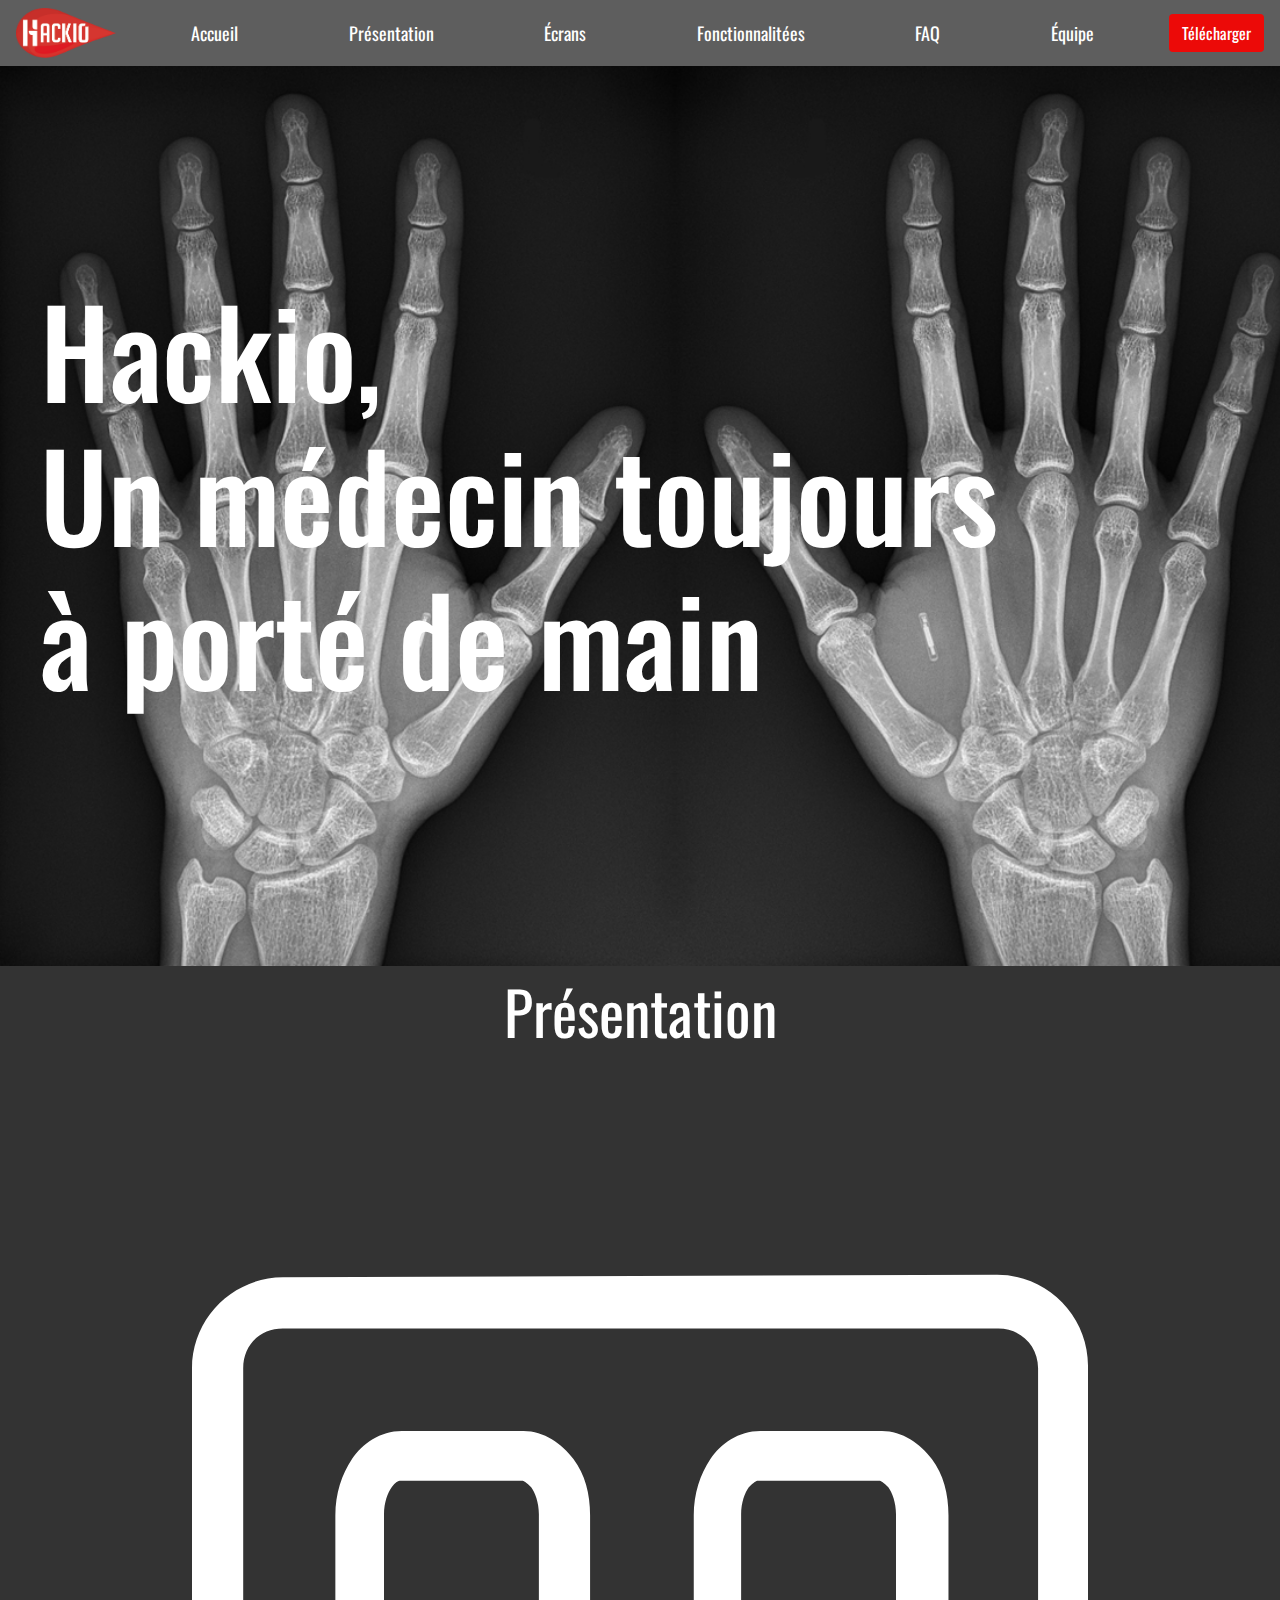
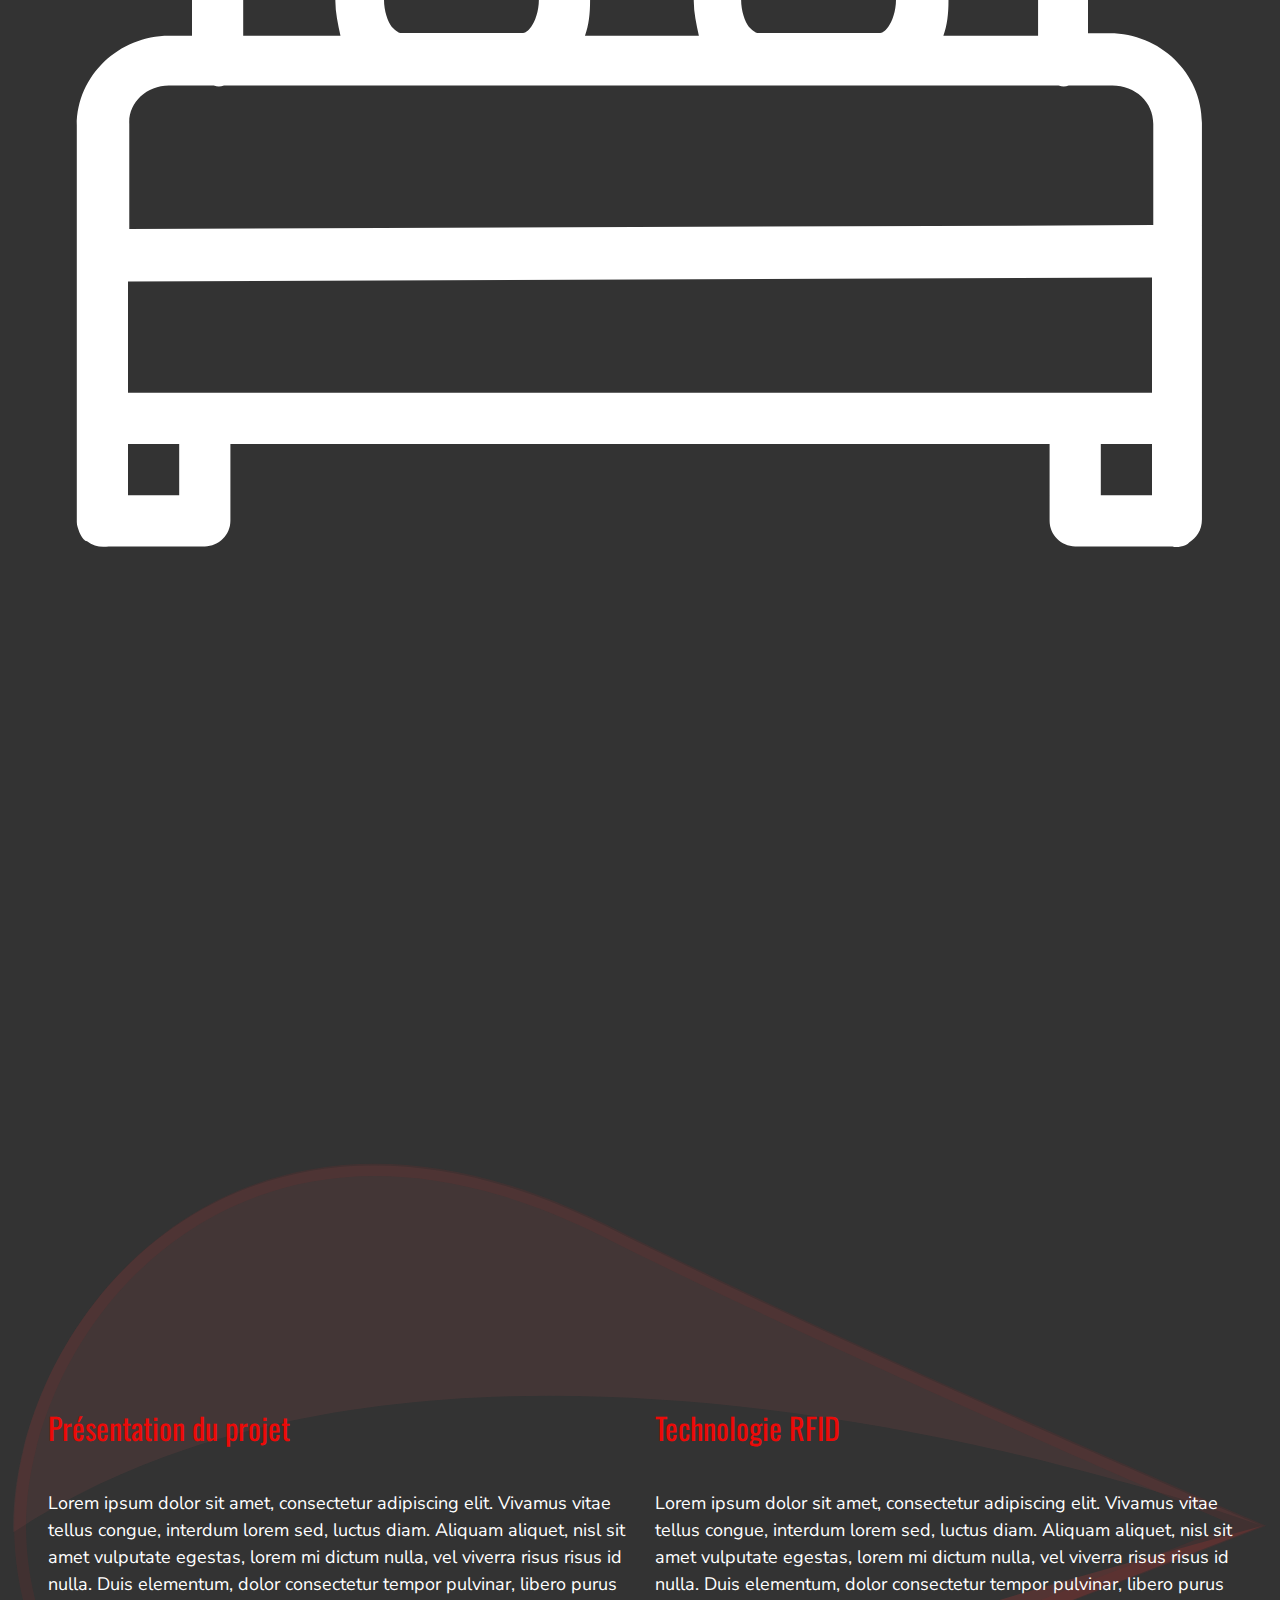
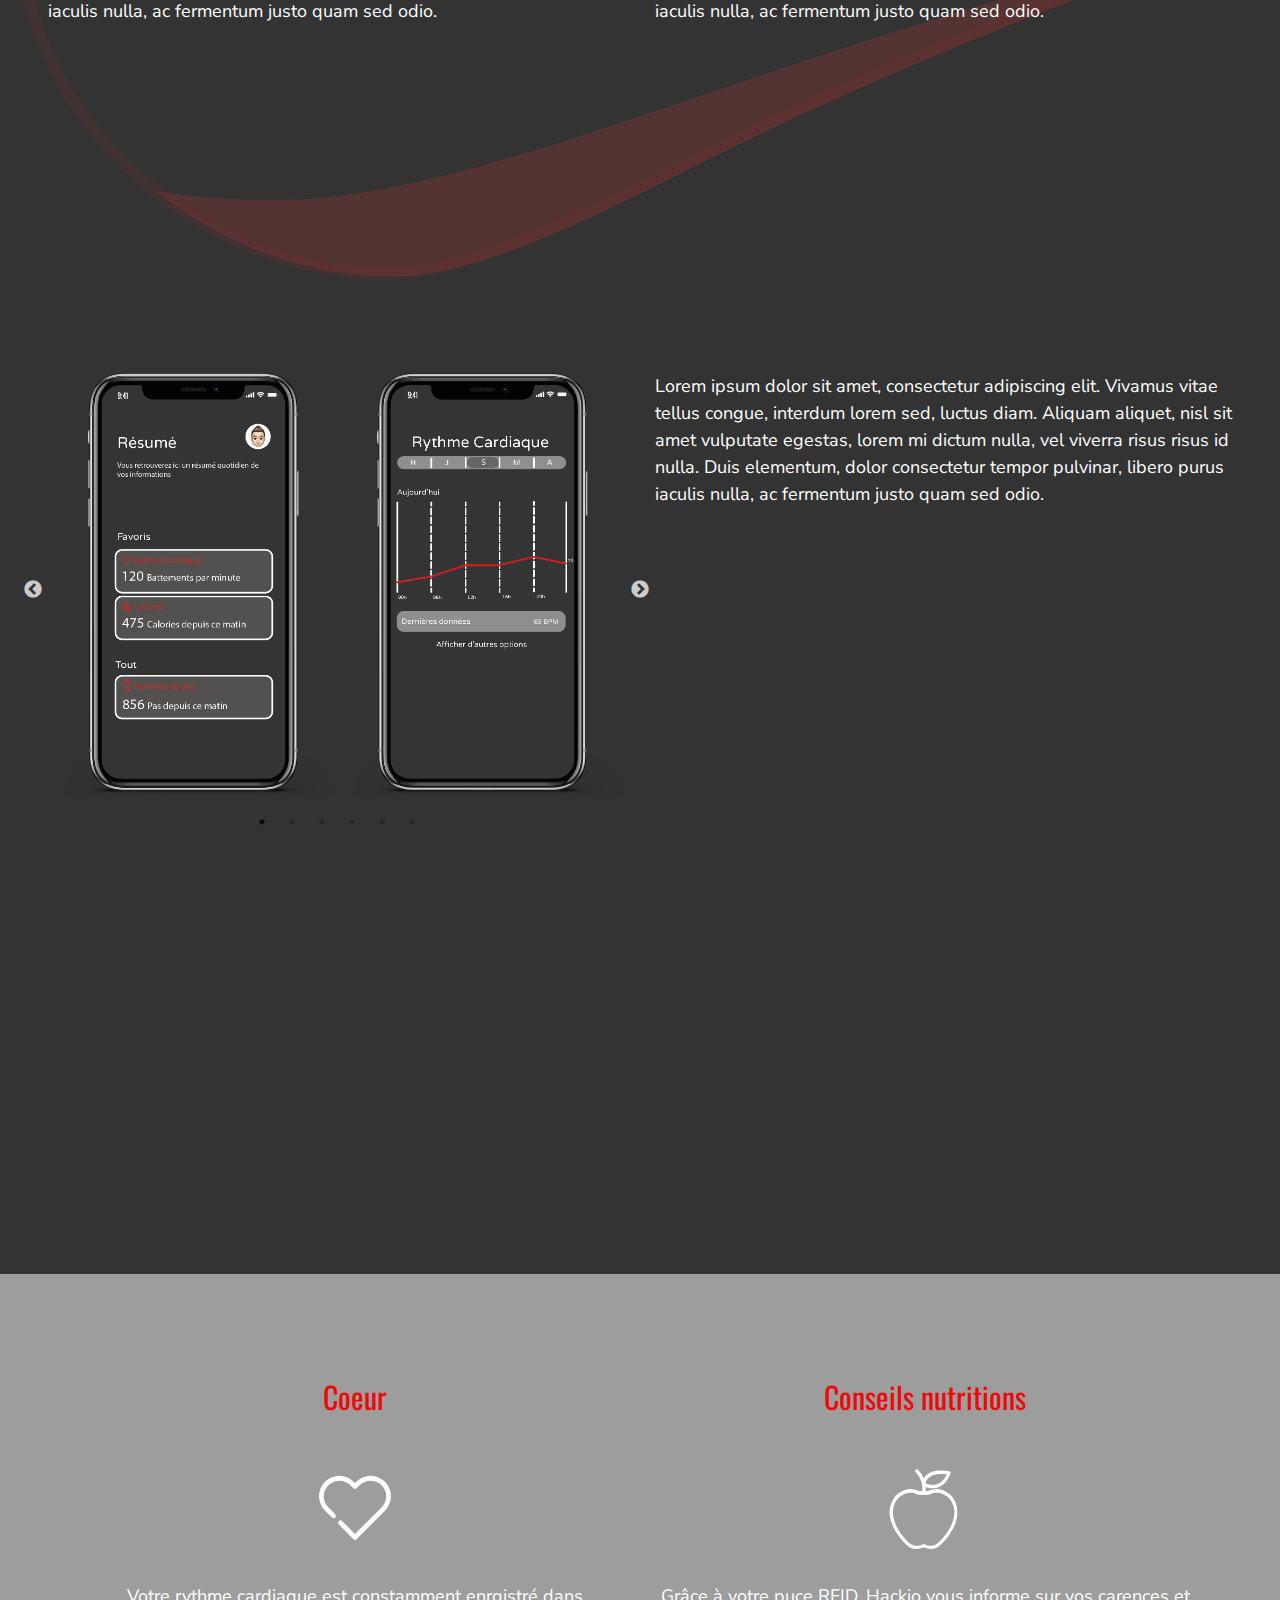
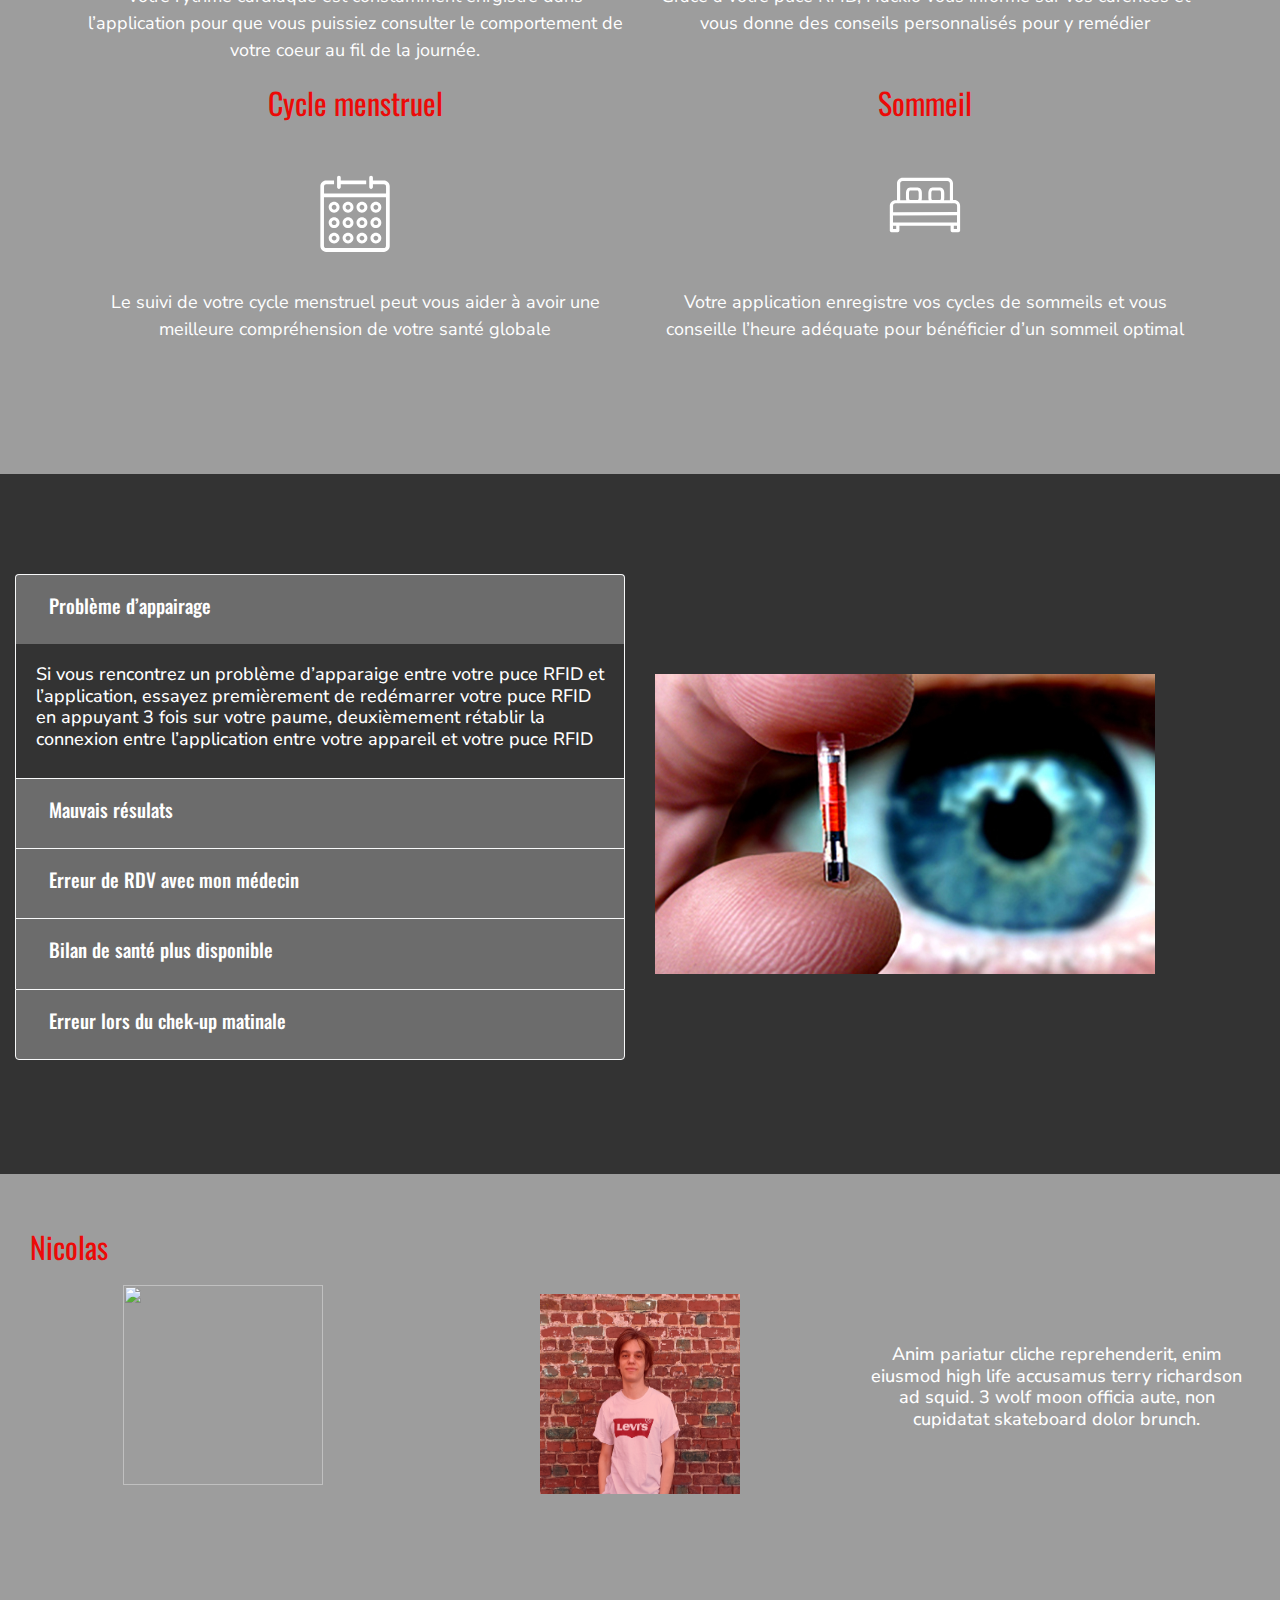
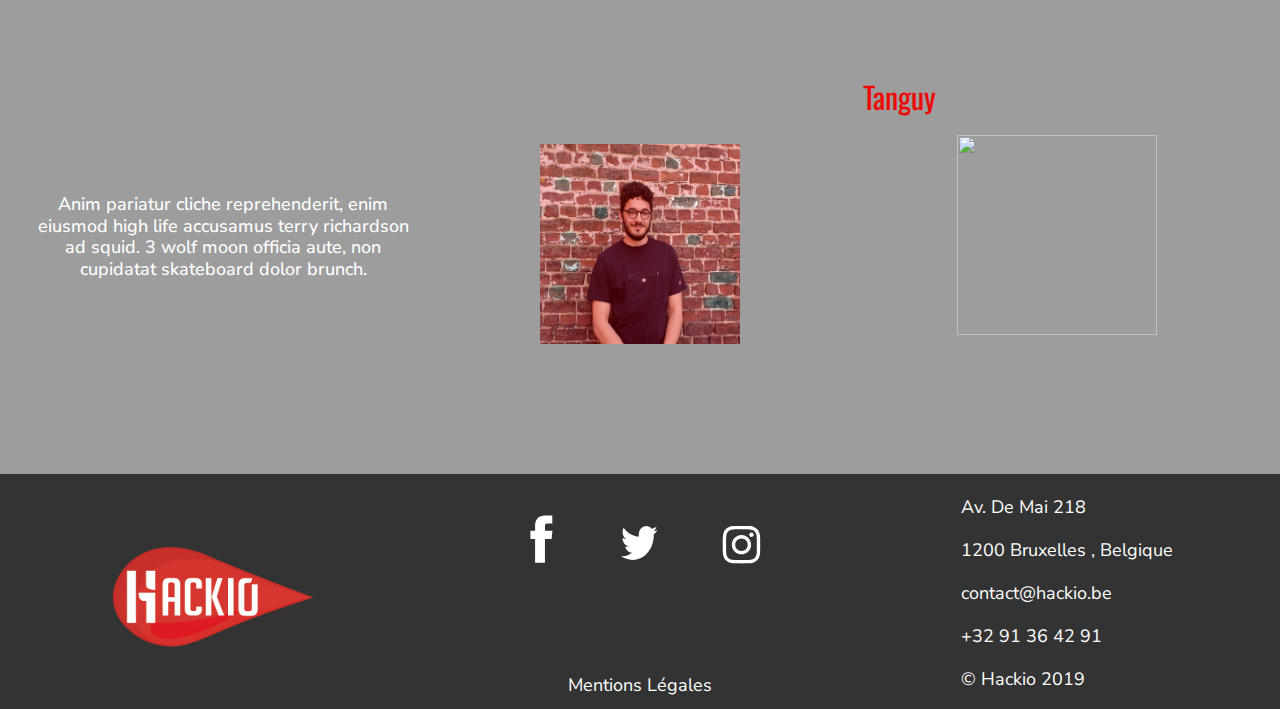
==== index.html @ a970614d "Final integration day3" ====
<!DOCTYPE html>
<!--
 ___  ___  ________  ________  ___  __    ___  ________     
|\  \|\  \|\   __  \|\   ____\|\  \|\  \ |\  \|\   __  \    
\ \  \\\  \ \  \|\  \ \  \___|\ \  \/  /|\ \  \ \  \|\  \   
 \ \   __  \ \   __  \ \  \    \ \   ___  \ \  \ \  \\\  \  
  \ \  \ \  \ \  \ \  \ \  \____\ \  \\ \  \ \  \ \  \\\  \ 
   \ \__\ \__\ \__\ \__\ \_______\ \__\\ \__\ \__\ \_______\
    \|__|\|__|\|__|\|__|\|_______|\|__| \|__|\|__|\|_______|                                                                                                                         
-->
<html lang="fr">
<head>
    <meta charset="UTF-8">
    <meta name="viewport" content="width=device-width, initial-scale=1.0">
    <meta http-equiv="X-UA-Compatible" content="ie=edge">
    <link href="https://fonts.googleapis.com/css?family=Nunito+Sans&display=swap" rel="stylesheet">
    <link href="https://fonts.googleapis.com/css?family=Oswald:400,700&display=swap" rel="stylesheet">
    <link rel="stylesheet" href="https://stackpath.bootstrapcdn.com/bootstrap/4.4.1/css/bootstrap.min.css" integrity="sha384-Vkoo8x4CGsO3+Hhxv8T/Q5PaXtkKtu6ug5TOeNV6gBiFeWPGFN9MuhOf23Q9Ifjh" crossorigin="anonymous">
    <link rel="stylesheet" href="style.css">
    <link rel="stylesheet" type="text/css" href="slick/slick.css"/>
    <link rel="stylesheet" type="text/css" href="slick/slick-theme.css"/>
    <title>Hackio</title>
</head>
<body class="body">

<!--NAV BAR-->
    <nav class="navbar navbar-expand-lg navbar-light mynavbar-bg sticky-top">
      <img src="images/Logogo.png" class="logo" alt="Responsive image">
        <button class="navbar-toggler" type="button" data-toggle="collapse" data-target="#navbarSupportedContent" aria-controls="navbarSupportedContent" aria-expanded="false" aria-label="Toggle navigation">
          <span class="navbar-toggler-icon"></span>
        </button>

        <div class="collapse navbar-collapse" id="navbarSupportedContent">
          <ul class="navbar-nav mr-auto">
            <li class="nav-item active navelement">
              <a class="nav-link" href="#">Accueil </a>
            </li>
            <li class="nav-item navelement">
              <a class="nav-link" href="#">Présentation</a>
            </li>
            <li class="nav-item navelement">
              <a class="nav-link" href="#">Écrans</a>
            </li>
            <li class="nav-item navelement">
              <a class="nav-link" href="#functions">Fonctionnalitées </a>
            </li>
            <li class="nav-item navelement">
              <a class="nav-link" href="#">FAQ</a>
            </li>
            <li class="nav-item navelement">
             <a class="nav-link" href="#">Équipe</a>
            </li>
          </ul>
          <button class="btn  btncolor:hover btncolor" href="#">Télécharger</button>
        </div>
    </nav>

<!--HOME-->
<div class="containerhome container-fluid">
  <h1 class="titre paddingtitre"> Hackio, <br> Un médecin toujours <br> à porté de main</h1>
</div>

<!--PRESENTATION-->
<p class="titresection text-center">Présentation</p>
<img classe="icon rounded mx-auto d-block" src="images/sommeil.svg">

<div class="containerpres">


<section class="min-vh-100 d-flex align-items-center px-5">
  
  <div class="row">
    <div class="col-md-6">
      <p class="soustitre">Présentation du projet</p>
      <br>
      <p class="txt">Lorem ipsum dolor sit amet, consectetur adipiscing elit. Vivamus vitae tellus congue, interdum lorem sed, luctus diam. Aliquam aliquet, nisl sit amet vulputate egestas, lorem mi dictum nulla, vel viverra risus risus id nulla. Duis elementum, dolor consectetur tempor pulvinar, libero purus iaculis nulla, ac fermentum justo quam sed odio. </p>
    </div>

    <div class="col-md-6">
        <p class="soustitre">Technologie RFID</p>
        <br>
        <p class="txt">Lorem ipsum dolor sit amet, consectetur adipiscing elit. Vivamus vitae tellus congue, interdum lorem sed, luctus diam. Aliquam aliquet, nisl sit amet vulputate egestas, lorem mi dictum nulla, vel viverra risus risus id nulla. Duis elementum, dolor consectetur tempor pulvinar, libero purus iaculis nulla, ac fermentum justo quam sed odio. </p>
    </div>
  </div>

</section>

<section class="w-100 min-vh-100 px-5">

  <div class="row">
    <div class="col-md-6">
      <div class="slider">
        <div>
          <img src="images/CA1.png" class="imgslider">
        </div>
        <div>
          <img src="images/CA2.png" class="imgslider">
        </div>
        <div>
          <img src="images/CA3.png" class="imgslider">
        </div>
        <div>
          <img src="images/CA1.png" class="imgslider">
        </div>
        <div>
          <img src="images/CA2.png" class="imgslider">
        </div>
        <div>
          <img src="images/CA3.png" class="imgslider">
        </div>
      </div>
    </div>

    <div class="col-md-6">
        <p class="txt">Lorem ipsum dolor sit amet, consectetur adipiscing elit. Vivamus vitae tellus congue, interdum lorem sed, luctus diam. Aliquam aliquet, nisl sit amet vulputate egestas, lorem mi dictum nulla, vel viverra risus risus id nulla. Duis elementum, dolor consectetur tempor pulvinar, libero purus iaculis nulla, ac fermentum justo quam sed odio. </p>
    </div>
  </div>

</section>

</div>

<!--ÉCRANS-->

<!--FONCTIONNALITES-->
<div class="container-fluid fonctionnaliteesbkn" id="#functions">

  <div class="container paddingfonctio">
     <div class="row">
      <div class="col-md">
       <p class="soustitre text-center">Coeur</p>
       <br>
       <img class="icon rounded mx-auto d-block" src="images/coeur.svg">
       <br>
       <p class="txt text-center">Votre rythme cardiaque est constamment enrgistré dans l’application pour que vous puissiez consulter le comportement de votre coeur au fil de la journée. </p>
      </div>
      <div class="col-md">
       <p class="soustitre text-center">Conseils nutritions</p>
       <br>
       <img class="icon rounded mx-auto d-block" src="images/nutri.svg">
       <br>
       <p class="txt text-center">Grâce à votre puce RFID, Hackio vous informe sur vos carences et vous donne des conseils personnalisés pour y remédier</p>
      </div>
    </div>
  </div>

  <div class="container">
    <div class="row">
      <div class="col-md">
       <p class="soustitre text-center">Cycle menstruel</p>
       <br>
       <img class="icon rounded mx-auto d-block" src="images/calendrier.svg">
       <br>
       <p class="txt text-center">Le suivi de votre cycle menstruel peut vous aider à avoir une meilleure compréhension de votre santé globale </p>
      </div>
      <div class="col-md">
        <p class="soustitre text-center">Sommeil</p>
        <br>
        <img class="icon rounded mx-auto d-block" src="images/sommeil.svg">
        <br>
        <p class="txt text-center">Votre application enregistre vos cycles de sommeils et vous conseille l’heure adéquate pour bénéficier d’un sommeil optimal</p>
      </div>
    </div>
  </div>

</div>

<!--FAQ-->
<div class="container-fluid paddingfaq">
  <div class="row">
    <div class="col-md">
      <div class="accordion" id="accordionExample">

      <div class="card faqsections border-light">
        <div class="card-header" id="headingOne">
            <button class="btn btn-link" type="button" data-toggle="collapse" data-target="#collapseOne" aria-expanded="true" aria-controls="collapseOne">
              <h1 class="titrefaq">Problème d’appairage</h1>
            </button>
        </div>
        <div id="collapseOne" class="collapse show faqsousections" aria-labelledby="headingOne" data-parent="#accordionExample">
          <div class="card-body">
            <h1 class="txt">Si vous rencontrez un problème d’apparaige entre votre puce RFID et l’application, essayez premièrement de redémarrer votre puce RFID en appuyant 3 fois sur votre paume, deuxièmement rétablir la connexion entre l’application entre votre appareil et votre puce RFID </h1>
          </div>
        </div>
      </div>

      <div class="card faqsections border-light">
        <div class="card-header" id="headingTwo">
            <button class="btn btn-link collapsed" type="button" data-toggle="collapse" data-target="#collapseTwo" aria-expanded="false" aria-controls="collapseTwo"> 
              <h1 class="titrefaq">Mauvais résulats</h1>
            </button>
       </div>
        <div id="collapseTwo" class="collapse faqsousections" aria-labelledby="headingTwo" data-parent="#accordionExample">
          <div class="card-body">
            <h1 class="txt">Anim pariatur cliche reprehenderit, enim eiusmod high life accusamus terry richardson ad squid. 3 wolf moon officia aute, non cupidatat skateboard dolor brunch. Food truck quinoa nesciunt laborum eiusmod. Brunch 3 wolf moon tempor, sunt aliqua put a bird on it squid single-origin coffee nulla assumenda shoreditch et. Nihil anim keffiyeh helvetica, craft beer labore wes anderson cred nesciunt sapiente ea proident. Ad vegan excepteur butcher vice lomo. Leggings occaecat craft beer farm-to-table, raw denim aesthetic synth nesciunt you probably haven't heard of them accusamus labore sustainable VHS.</h1>
          </div>
        </div>
      </div>

      <div class="card faqsections border-light">
        <div class="card-header" id="headingThree">
            <button class="btn btn-link collapsed" type="button" data-toggle="collapse" data-target="#collapseThree" aria-expanded="false" aria-controls="collapseThree">
              <h1 class="titrefaq">Erreur de RDV avec mon médecin</h1>
            </button>
        </div>
        <div id="collapseThree" class="collapse faqsousections" aria-labelledby="headingThree" data-parent="#accordionExample">
          <div class="card-body">
            <h1 class="txt">Anim pariatur cliche reprehenderit, enim eiusmod high life accusamus terry richardson ad squid. 3 wolf moon officia aute, non cupidatat skateboard dolor brunch. Food truck quinoa nesciunt laborum eiusmod. Brunch 3 wolf moon tempor, sunt aliqua put a bird on it squid single-origin coffee nulla assumenda shoreditch et. Nihil anim keffiyeh helvetica, craft beer labore wes anderson cred nesciunt sapiente ea proident. Ad vegan excepteur butcher vice lomo. Leggings occaecat craft beer farm-to-table, raw denim aesthetic synth nesciunt you probably haven't heard of them accusamus labore sustainable VHS.</h1>
          </div>
        </div>
      </div>

      <div class="card faqsections border-light">
        <div class="card-header" id="headingFour">
            <button class="btn btn-link collapsed" type="button" data-toggle="collapse" data-target="#collapseFour" aria-expanded="false" aria-controls="collapseFour">
              <h1 class="titrefaq">Bilan de santé plus disponible</h1>
            </button>
        </div>
        <div id="collapseFour" class="collapse faqsousections" aria-labelledby="headingFour" data-parent="#accordionExample">
          <div class="card-body">
            <h1 class="txt">Anim pariatur cliche reprehenderit, enim eiusmod high life accusamus terry richardson ad squid. 3 wolf moon officia aute, non cupidatat skateboard dolor brunch. Food truck quinoa nesciunt laborum eiusmod. Brunch 3 wolf moon tempor, sunt aliqua put a bird on it squid single-origin coffee nulla assumenda shoreditch et. Nihil anim keffiyeh helvetica, craft beer labore wes anderson cred nesciunt sapiente ea proident. Ad vegan excepteur butcher vice lomo. Leggings occaecat craft beer farm-to-table, raw denim aesthetic synth nesciunt you probably haven't heard of them accusamus labore sustainable VHS.</h1>
          </div>
        </div>
      </div>

      <div class="card faqsections border-light">
        <div class="card-header" id="headingFive">
            <button class="btn btn-link collapsed" type="button" data-toggle="collapse" data-target="#collapseFive" aria-expanded="false" aria-controls="collapseFive">
              <h1 class="titrefaq">Erreur lors du chek-up matinale </h1>
            </button>
        </div>
        <div id="collapseFive" class="collapse faqsousections" aria-labelledby="headingThree" data-parent="#accordionExample">
          <div class="card-body">
            <h1 class="txt">Anim pariatur cliche reprehenderit, enim eiusmod high life accusamus terry richardson ad squid. 3 wolf moon officia aute, non cupidatat skateboard dolor brunch. Food truck quinoa nesciunt laborum eiusmod. Brunch 3 wolf moon tempor, sunt aliqua put a bird on it squid single-origin coffee nulla assumenda shoreditch et. Nihil anim keffiyeh helvetica, craft beer labore wes anderson cred nesciunt sapiente ea proident. Ad vegan excepteur butcher vice lomo. Leggings occaecat craft beer farm-to-table, raw denim aesthetic synth nesciunt you probably haven't heard of them accusamus labore sustainable VHS.</h1>
          </div>
        </div>
      </div>
    </div>
  </div>

    <div class="col-md paddingfaq ">
      <img class="img-fluid" src="images/petition-img-31184-fr.jpeg" alt="Responsive image">
    </div>

  </div>
</div>

<!--Équipe-->
<div class="container-fluid equipebkn paddingequipe">
  <div class="container-fluid">
    <div class="row">
      <div class="col-md">
        <p class="soustitre">Nicolas</p>
        <img class="imgequipe mx-auto d-block" src="images/nicolo.png">
      </div>

      <div class="col-md paddingphotoequipe">
          <img class="imgequipe mx-auto d-block" src="images/photonico.jpg">
      </div>

      <div class="col-md">
        <h1 class="txt text-center paddingtxtequipe">Anim pariatur cliche reprehenderit, enim eiusmod high life accusamus terry richardson ad squid. 3 wolf moon officia aute, non cupidatat skateboard dolor brunch.</h1>
      </div>
    </div> 
  </div>
</div>

<div class="container-fluid equipebkn paddingequipe">
    <div class="container-fluid">
      <div class="row">
        <div class="col-md order-3 order-md-1">
          <h1 class="txt text-center paddingtxtequipe">Anim pariatur cliche reprehenderit, enim eiusmod high life accusamus terry richardson ad squid. 3 wolf moon officia aute, non cupidatat skateboard dolor brunch.</h1>
        </div>

        <div class="col-md paddingphotoequipe order-2">
            <img class="imgequipe mx-auto d-block" src="images/phototang.jpg">
        </div>
  
        <div class="col-md order-1 order-md-3">
            <p class="soustitre">Tanguy</p>
            <img class="imgequipe mx-auto d-block" src="images/tanguyte.png">
        </div>
      </div> 
    </div>
  </div>

<!--Footer-->
<footer class="footer paddingfooter">
  <div class="container-fluid">
    <div class="row">

      <div class="col-md footer_column">
        <img src="images/Logogo.png" class="logo2" alt="Responsive image">
      </div>

      <div class="col-md footer_column flexml">
          <ul class="flexicon list-unstyled">
            <li>
              <img class="icon rounded mx-auto d-block" src="images/face.svg">
            </li>
            <li>
              <img class="icon rounded mx-auto d-block" src="images/twitter.svg">
            </li>
            <li>
              <img class="icon rounded mx-auto d-block" src="images/lebonDuFinaldeInsta.svg">
            </li>
          </ul>
          <br>
            <a class="txt text-center" href="mentionslegales.html"> Mentions Légales </a>
      </div>

      <div class="col-md footer_column paddingfooter">
          <div>
            <p class="txt">Av. De Mai 218</p>
            <p class="txt">1200 Bruxelles , Belgique</p>
            <p class="txt">contact@hackio.be</p>
            <p class="txt">+32 91 36 42 91</p>
            <p class="txt">© Hackio 2019</p>
          </div>
       </div>

    </div>
  </div>
</footer>


<script src="https://code.jquery.com/jquery-3.4.1.slim.min.js" integrity="sha384-J6qa4849blE2+poT4WnyKhv5vZF5SrPo0iEjwBvKU7imGFAV0wwj1yYfoRSJoZ+n" crossorigin="anonymous"></script>
<script src="https://cdn.jsdelivr.net/npm/popper.js@1.16.0/dist/umd/popper.min.js" integrity="sha384-Q6E9RHvbIyZFJoft+2mJbHaEWldlvI9IOYy5n3zV9zzTtmI3UksdQRVvoxMfooAo" crossorigin="anonymous"></script>
<script src="https://stackpath.bootstrapcdn.com/bootstrap/4.4.1/js/bootstrap.min.js" integrity="sha384-wfSDF2E50Y2D1uUdj0O3uMBJnjuUD4Ih7YwaYd1iqfktj0Uod8GCExl3Og8ifwB6" crossorigin="anonymous"></script>
<script type="text/javascript" src="//code.jquery.com/jquery-1.11.0.min.js"></script>
<script type="text/javascript" src="//code.jquery.com/jquery-migrate-1.2.1.min.js"></script>
<script type="text/javascript" src="slick/slick.min.js"></script>
<script src="caroussel.js"></script>

</body>
</html>
---- style.css ----
/*ALL*/
.imgresponsive {
    object-fit: cover;
    width: 100%;
    height: 100%;
}

.txt {
    color:white !important;
    font-family: 'Nunito Sans', sans-serif;
    font-size: large;
    justify-content: flex-start;
}

.titre {
    font-family: 'Oswald', sans-serif;
    font-size: 120px;
    color: white;
    margin-left:40px;
    margin-top: 60px;
    margin-bottom: 60px;
}

.soustitre {
    font-family: 'Oswald', sans-serif;
    font-size: 30px;
    color: #EC0A08;
}

.body {
    background-color: #333333;
}

.titresection{
    font-family: 'Oswald', sans-serif;
    font-size: 60px;
    color: white;
}

.sizeicon{
    height: 10px;
    width: 10px;
}

/*NAVBAR*/
.logo {
    width: 100px;
    height: 50px;
}

.mynavbar-bg {
    background-color: #5E5E5E;
}

nav>div>ul>li>a {
    color:white !important;
    font-family: 'Oswald', sans-serif;
    font-size: large;
    justify-content: flex-start;
}

.navelement:hover {
    text-decoration: underline;
    text-decoration-color:#EC0A08;
}

.myburger {
    color: white;
}

.btncolor {
    background-color: #EC0A08;
    color: white;
    font-family: 'Oswald', sans-serif;
}

.btncolor:hover {
    background-color:white;
    color:#EC0A08;
    font-family: 'Oswald', sans-serif;
}

.navbar-nav {
    justify-content: space-around;
    width: 100%;
    padding-left: 20px;
    padding-right: 20px;
}

/*HOME*/
.containerhome {
    background-image: url(images/clafoutis.jpg);
    background-size: cover;
    height: 100vh;
    padding:1px 0;
}

.paddingtitre {
    padding-top: 150px;
}

/*PRESENTATION*/
.containerpres{
    background-image: url(images/Sans\ titre\ -\ 2.svg);
    background-size: auto;
    background-repeat: no-repeat;
    padding:1px 0;
}

.marginpres{
    margin-top: 200px;
}

@media (min-width: 320px) and (max-width: 480px) {
    .txt{
      text-align: center;
    }
  }

/*ÉCRANS*/
.containerecrans{
    min-height: 600px;
}

.imgslider {
    width: 100%;
    height: auto;
}

/*FONCTIONNALITÉ*/
.fonctionnaliteesbkn{
    background-size: cover;
    background-color: #9D9D9D;
    min-height: 800px;
}

.icon {
    width: 100px;
    height: 100px;
}

.paddingfonctio {
    padding-top: 100px;
}

/*FAQ*/
.btn-link:hover {
    text-decoration: none;
}

.faqsections {
    background-color: #707070;
    color:white !important;
    font-family: 'Oswald', sans-serif;
    font-size: large;
    justify-content: flex-start;
}

.faqsousections {
    background-color: #333333;
    color:white !important;
    font-family: 'Oswald', sans-serif;
    font-size: large;
    justify-content: flex-start;
}

@media (min-width: 320px) and (max-width: 480px) {
    .titre{
      font-size: 65px;
    }
  }

  .titrefaq {
    font-family: 'Oswald', sans-serif;
    font-size: larger;
    color: white;
}

.paddingfaq {
    padding-bottom: 100px;
    padding-top: 100px;
}

/*ÉQUIPE*/
.equipebkn{
    background-color: #9D9D9D;
    min-height: 450px;
}

.imgequipe {
    width: 200px;
    height: 200px;
}

.paddingequipe {
    padding-top: 50px;
    padding-bottom: 50px;
}

.paddingphotoequipe{
    padding-top: 70px;
}

.paddingtxtequipe {
    padding-top:120px;
}

/*FOOTER*/
.paddingfooter{
    padding-top: 10px;
}

.footer {
    text-align: none;
}

.footer_column {
    display:flex;
    justify-content:center; 
    align-items: center;
}

.flexicon {
    display: flex;
    flex-direction: row;
    flex-wrap: nowrap;
    justify-content: center;
    align-items: center;
    align-content: stretch;
}

.flexml {
    display: flex;
    flex-direction: column;
    flex-wrap: nowrap;
    justify-content: space-around;
    align-items: stretch;
    align-content: center;
}
.logo2 {
    width: 200px;
    height: 100px;
}

@media (min-width: 320px) and (max-width: 480px) {
    .paddingfooter{
      padding-top: 50px;
    }
}

/*Mentionslégales*/
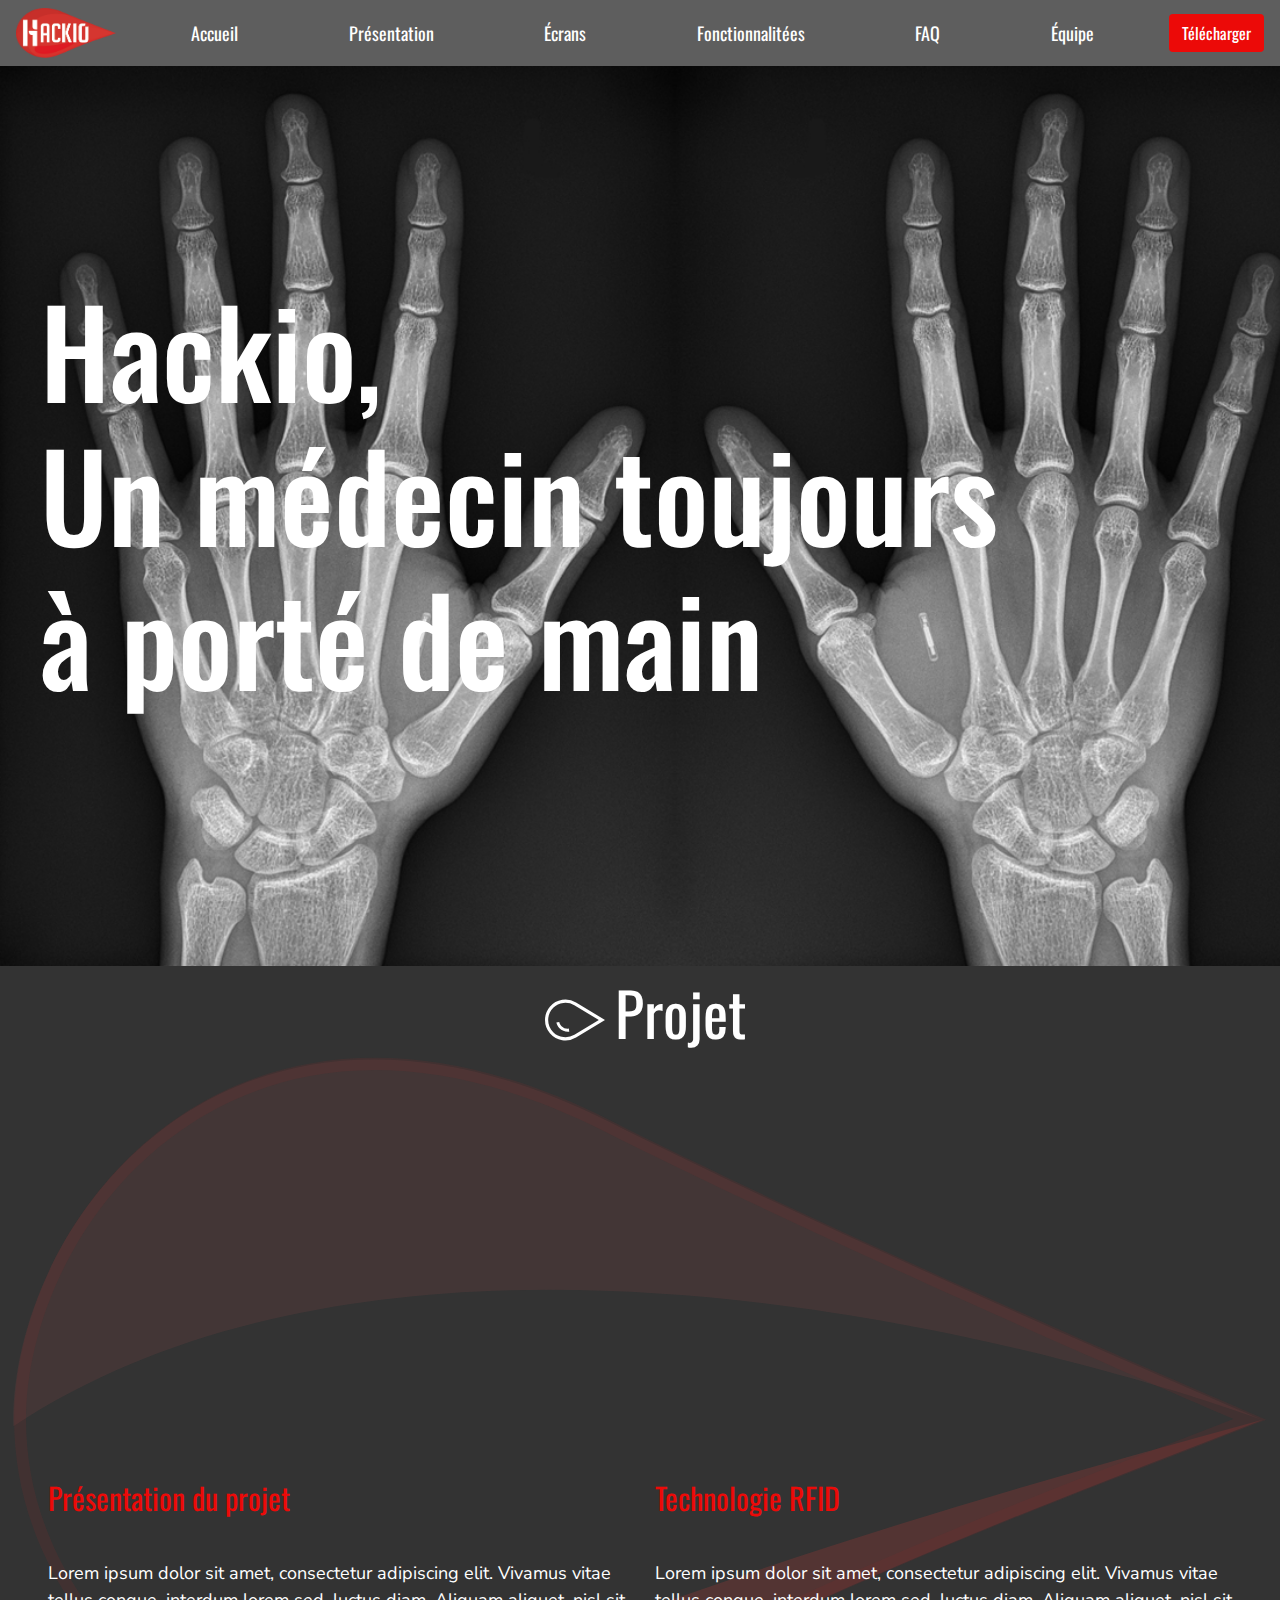
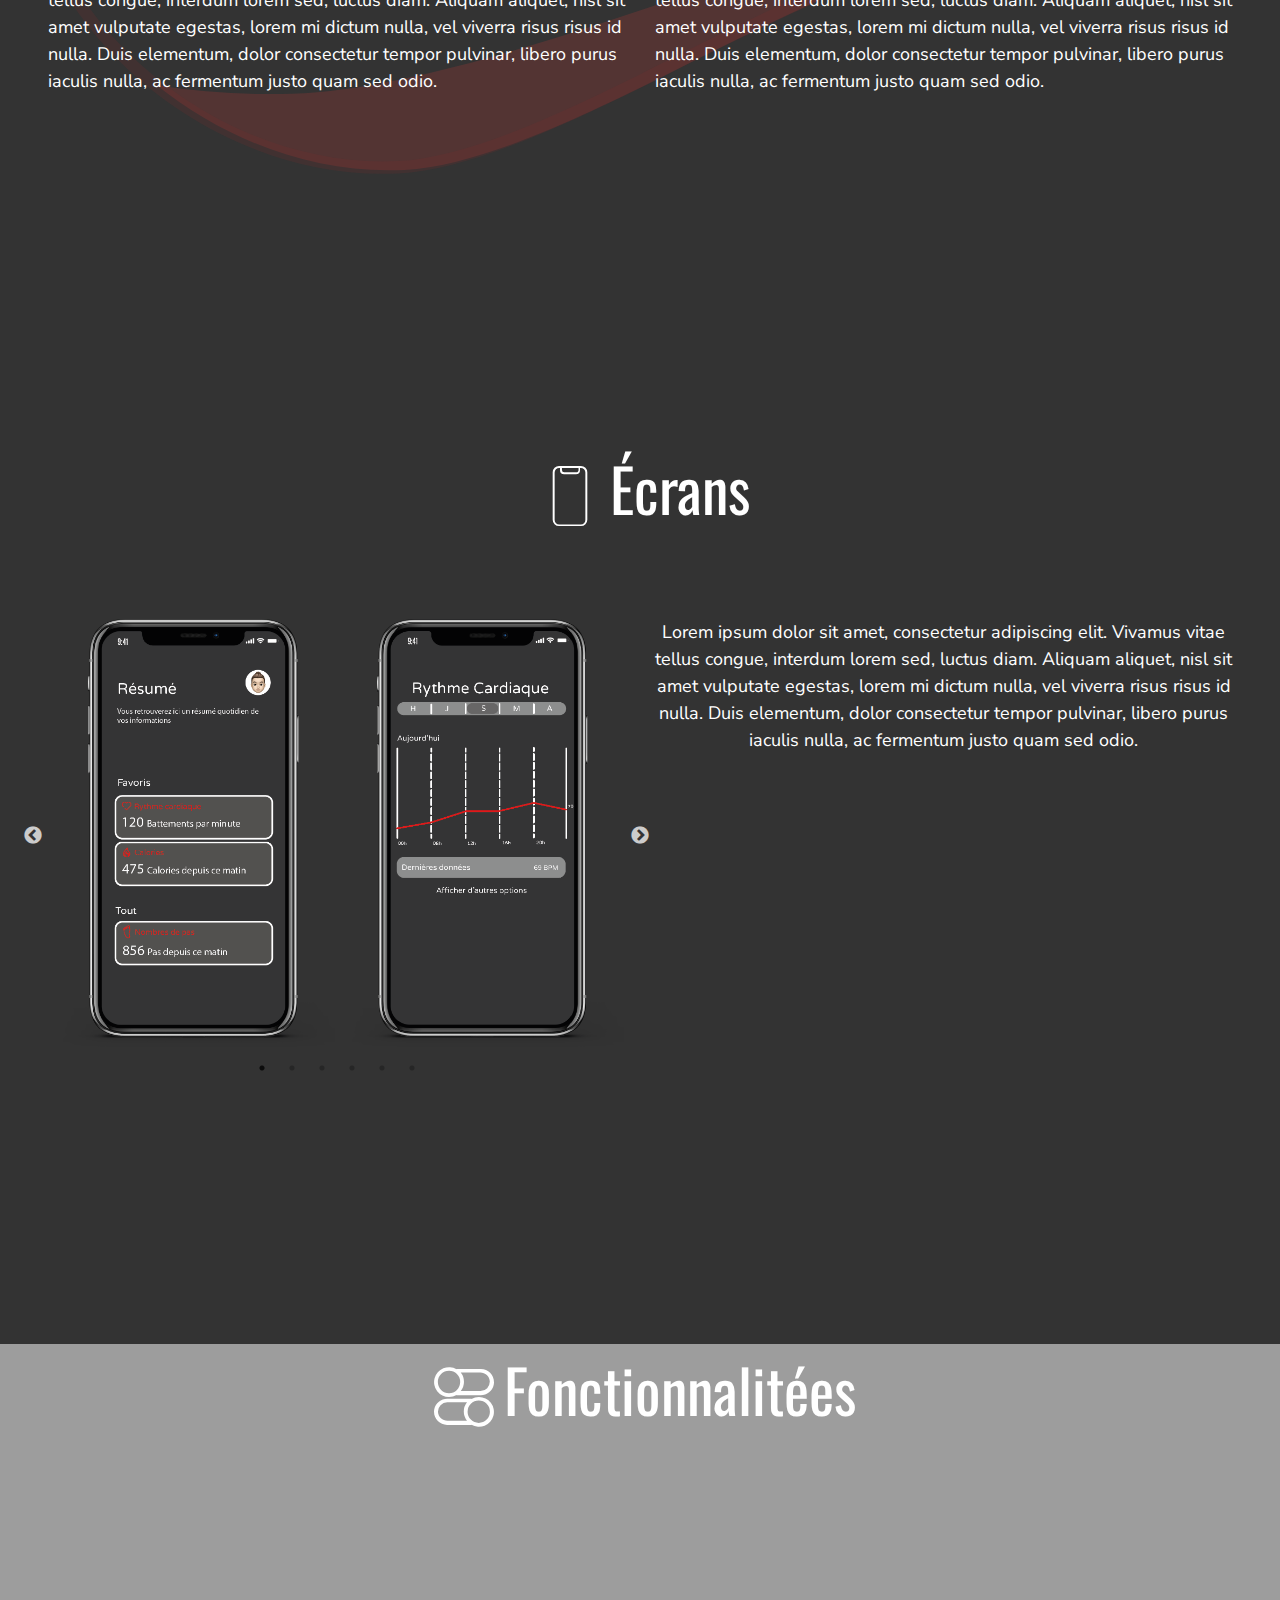
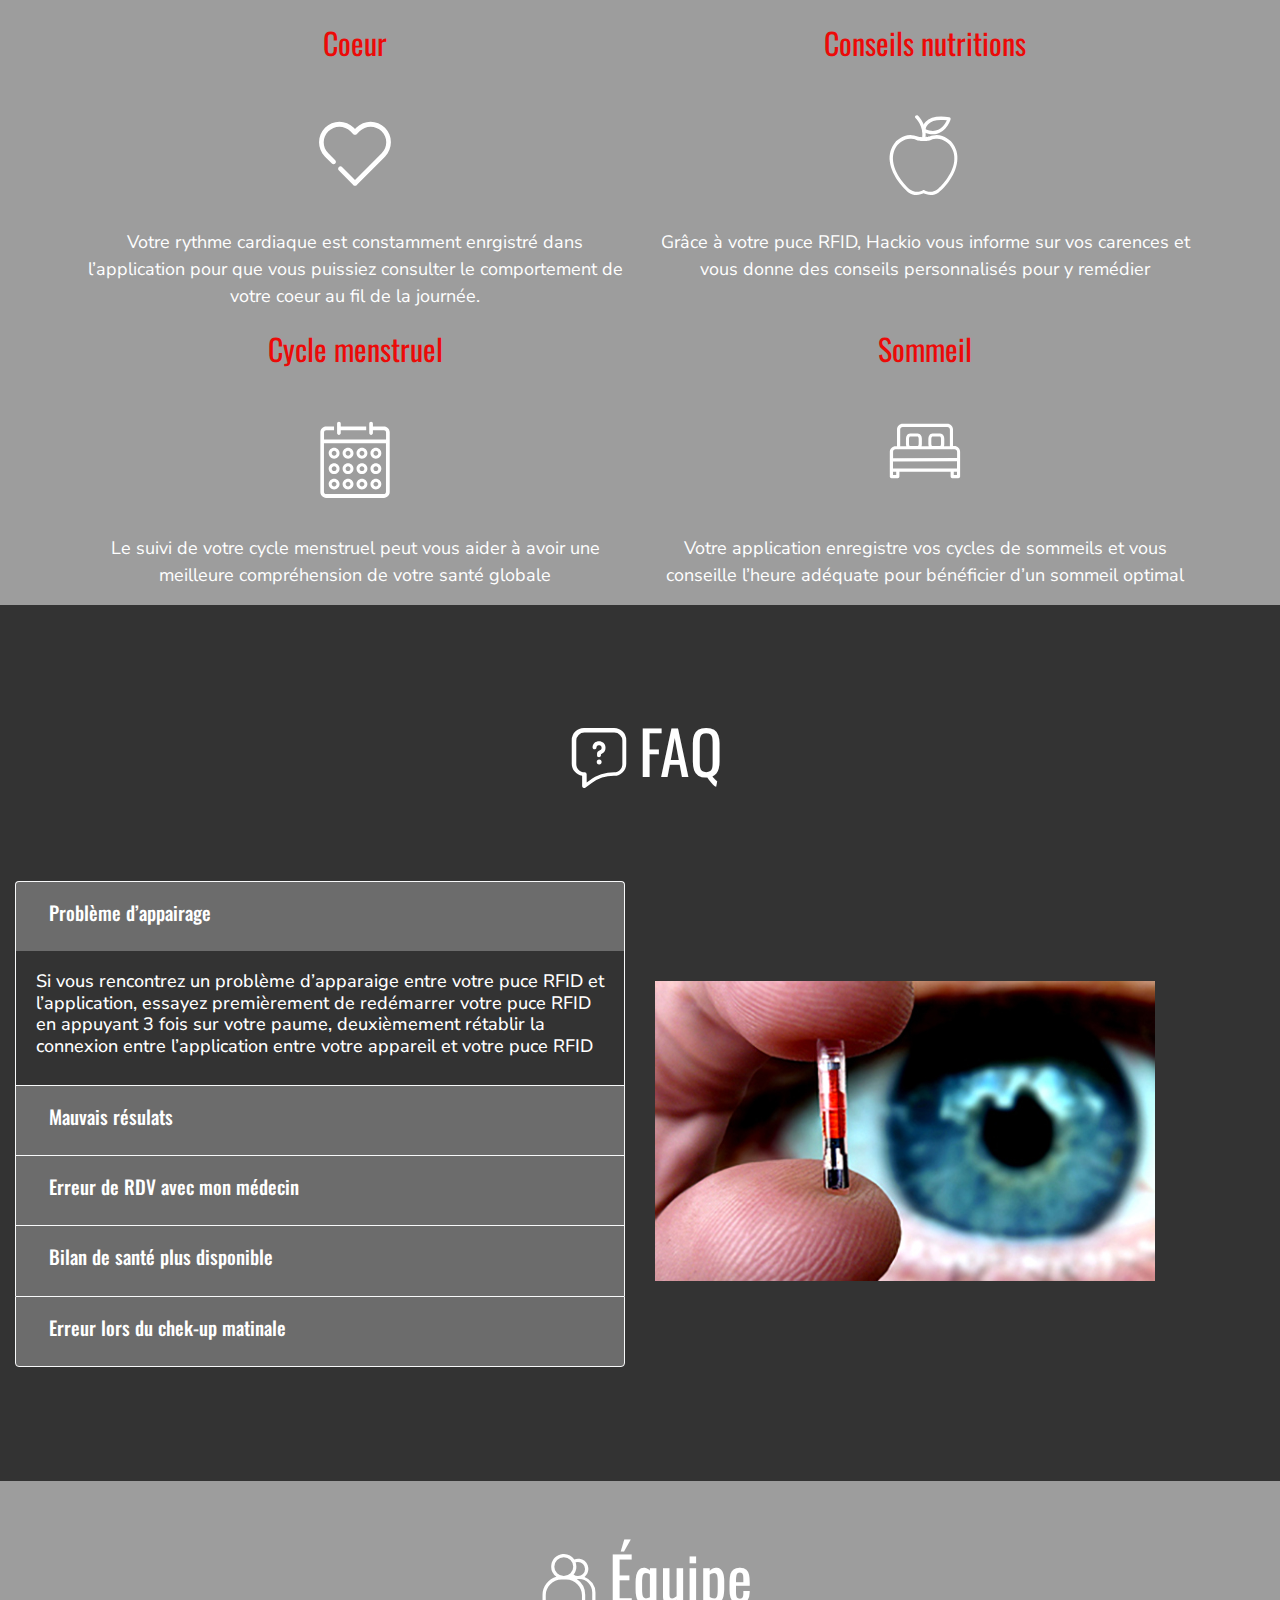
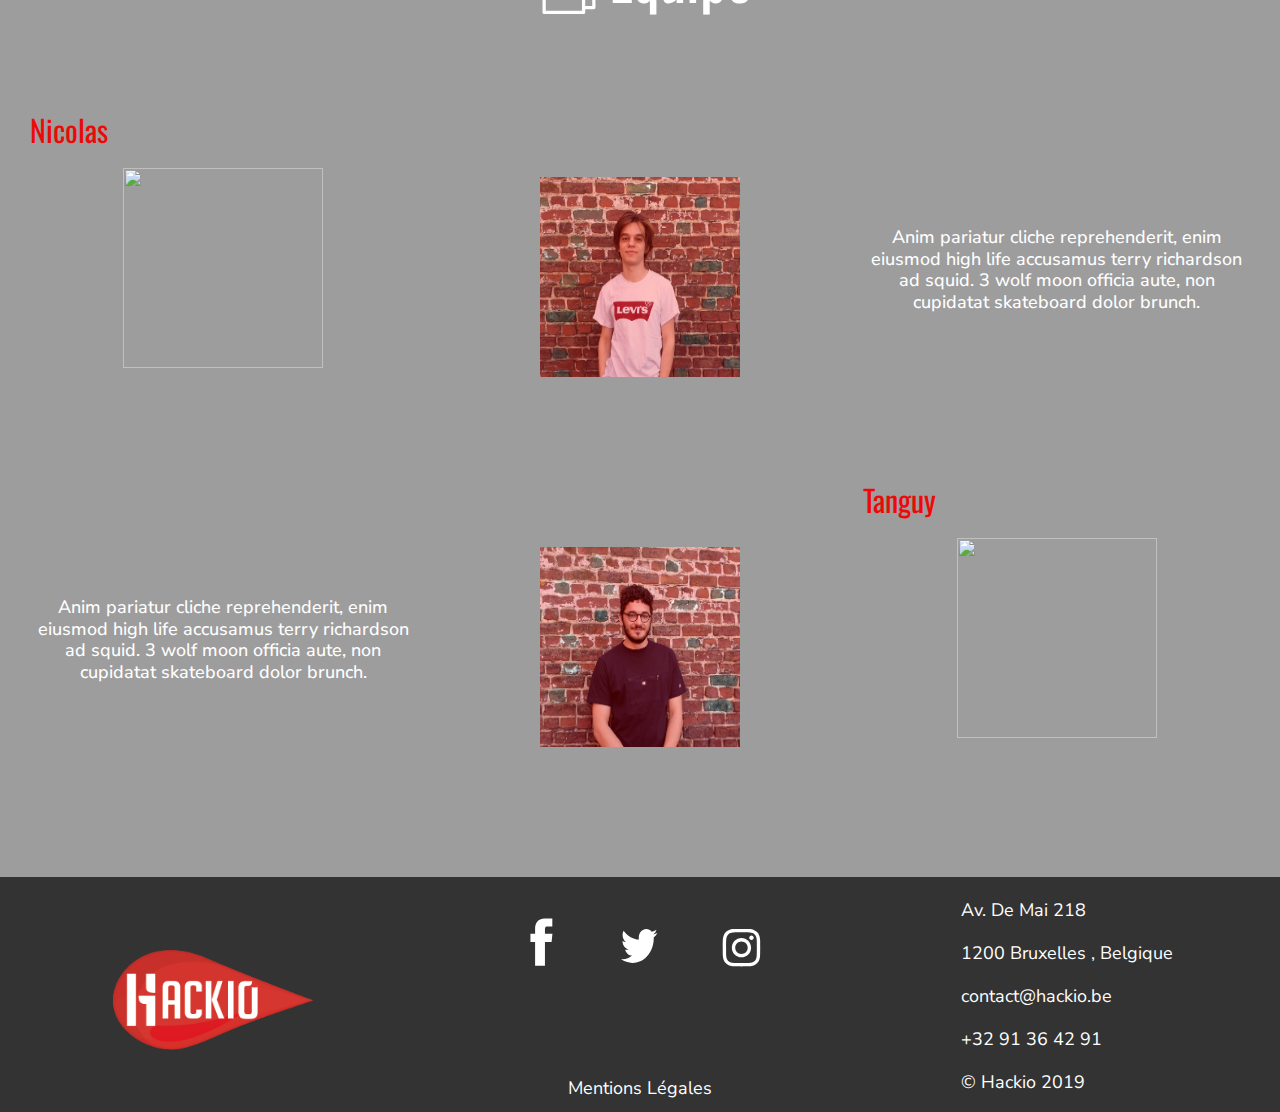
==== commit 076f3163: "titres sections + icones" ====
--- a/index.html
+++ b/index.html
@@ -61,11 +61,12 @@
 </div>
 
 <!--PRESENTATION-->
-<p class="titresection text-center">Présentation</p>
-<img classe="icon rounded mx-auto d-block" src="images/sommeil.svg">
-
 <div class="containerpres">
 
+<div class="goute">
+    <img class="sizeicon" src="images/Projet.svg">
+  <p class="titresection text-center">Projet</p>
+</div>
 
 <section class="min-vh-100 d-flex align-items-center px-5">
   
@@ -85,7 +86,13 @@
 
 </section>
 
+<!--ÉCRANS-->
 <section class="w-100 min-vh-100 px-5">
+
+    <div class="goute">
+        <img class="sizeicon" src="images/ecrans.svg">
+      <p class="titresection text-center">Écrans</p>
+    </div>
 
   <div class="row">
     <div class="col-md-6">
@@ -112,18 +119,21 @@
     </div>
 
     <div class="col-md-6">
-        <p class="txt">Lorem ipsum dolor sit amet, consectetur adipiscing elit. Vivamus vitae tellus congue, interdum lorem sed, luctus diam. Aliquam aliquet, nisl sit amet vulputate egestas, lorem mi dictum nulla, vel viverra risus risus id nulla. Duis elementum, dolor consectetur tempor pulvinar, libero purus iaculis nulla, ac fermentum justo quam sed odio. </p>
+        <p class="txt text-center">Lorem ipsum dolor sit amet, consectetur adipiscing elit. Vivamus vitae tellus congue, interdum lorem sed, luctus diam. Aliquam aliquet, nisl sit amet vulputate egestas, lorem mi dictum nulla, vel viverra risus risus id nulla. Duis elementum, dolor consectetur tempor pulvinar, libero purus iaculis nulla, ac fermentum justo quam sed odio. </p>
     </div>
   </div>
 
 </section>
 
 </div>
-
-<!--ÉCRANS-->
 
 <!--FONCTIONNALITES-->
 <div class="container-fluid fonctionnaliteesbkn" id="#functions">
+
+    <div class="goute">
+        <img class="sizeicon" src="images/Fonction.svg">
+      <p class="titresection text-center">Fonctionnalitées</p>
+    </div>
 
   <div class="container paddingfonctio">
      <div class="row">
@@ -167,6 +177,12 @@
 
 <!--FAQ-->
 <div class="container-fluid paddingfaq">
+
+    <div class="goute">
+        <img class="sizeicon" src="images/faq.svg">
+      <p class="titresection text-center">FAQ</p>
+    </div>
+
   <div class="row">
     <div class="col-md">
       <div class="accordion" id="accordionExample">
@@ -247,6 +263,12 @@
 
 <!--Équipe-->
 <div class="container-fluid equipebkn paddingequipe">
+
+    <div class="goute">
+        <img class="sizeicon" src="images/equipo.svg">
+      <p class="titresection text-center">Équipe</p>
+    </div>
+
   <div class="container-fluid">
     <div class="row">
       <div class="col-md">
--- a/style.css
+++ b/style.css
@@ -38,8 +38,25 @@
 }
 
 .sizeicon{
-    height: 10px;
-    width: 10px;
+    height: 80px;
+    width: 80px;
+    padding: 10px;
+}
+
+.goute{
+        display: flex;
+        flex-direction: row;
+        flex-wrap: nowrap;
+        justify-content: center;
+        align-items: center;
+        align-content: center;
+        padding-bottom: 70px;
+    }
+
+@media (min-width: 320px) and (max-width: 480px) {
+    .titresection{
+          font-size: 40px;
+    }
 }
 
 /*NAVBAR*/
@@ -108,7 +125,7 @@
 }
 
 .marginpres{
-    margin-top: 200px;
+    margin-top: 10px;
 }
 
 @media (min-width: 320px) and (max-width: 480px) {
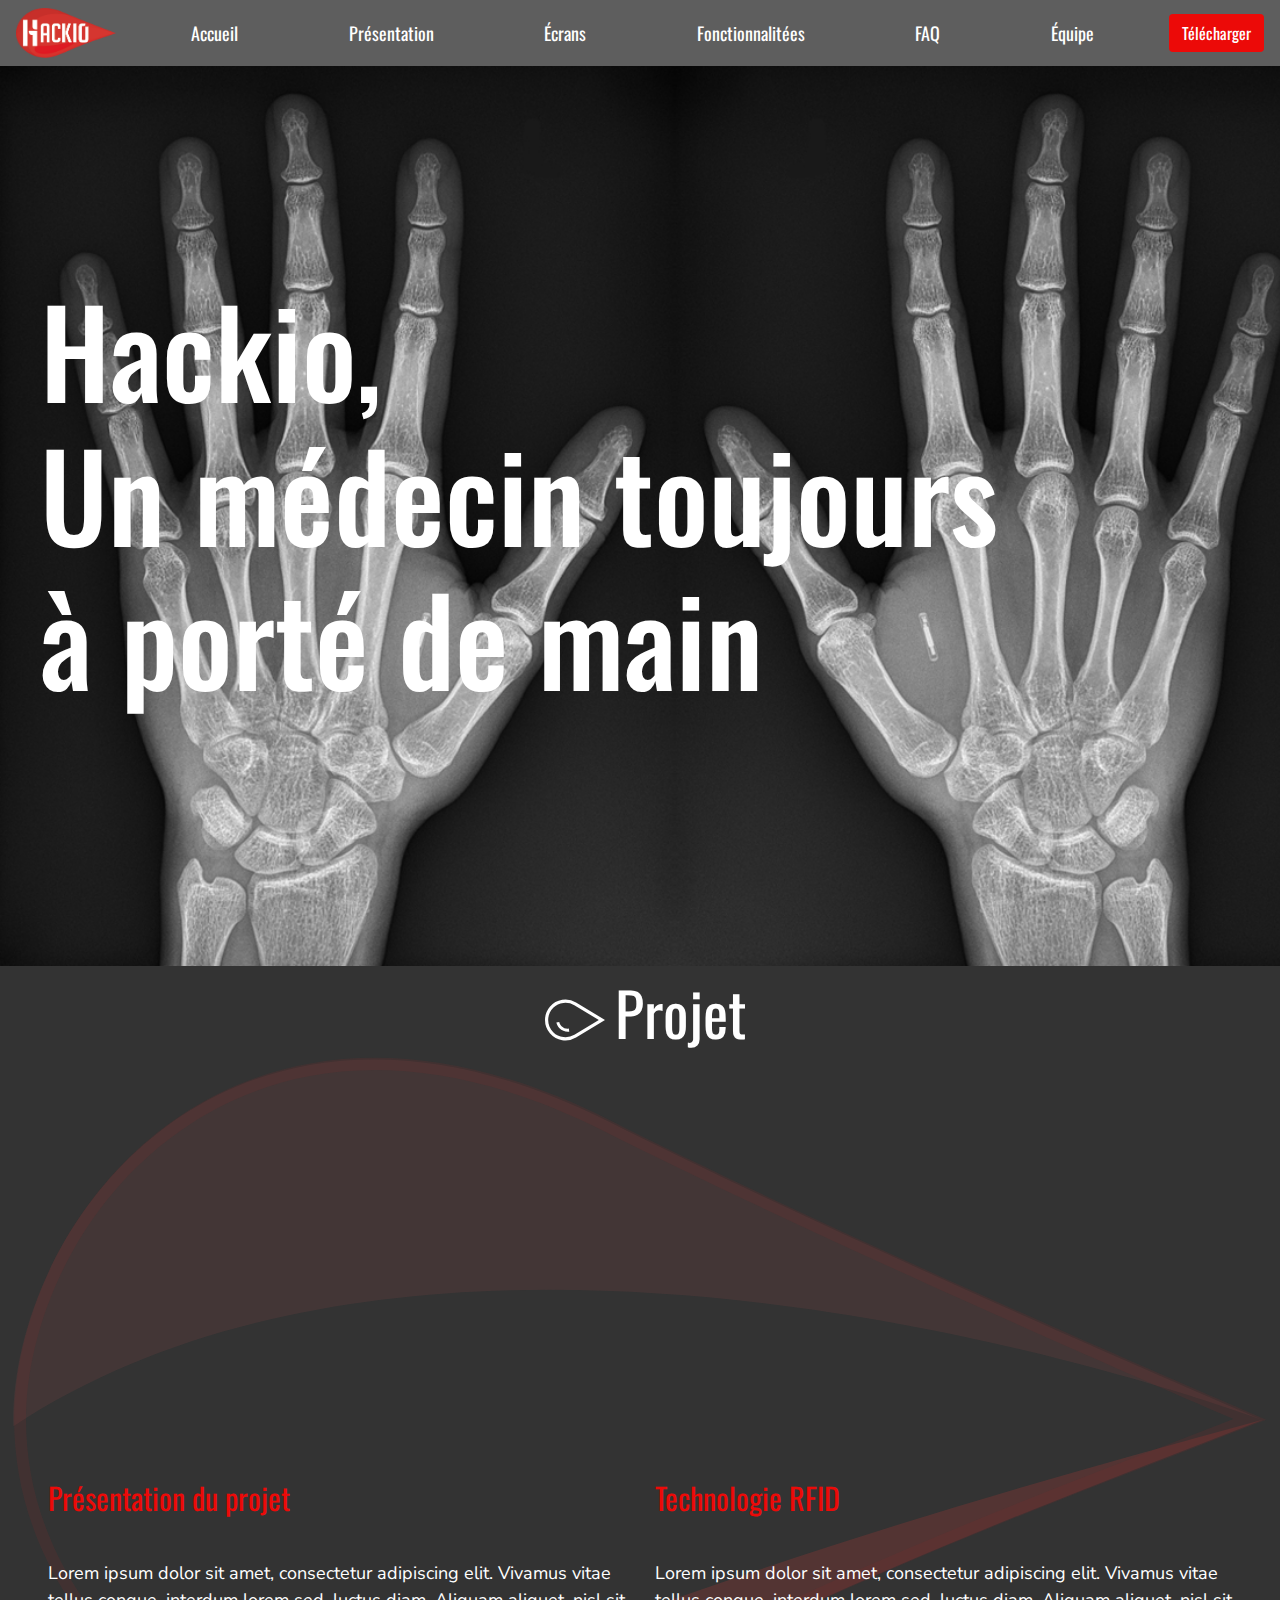
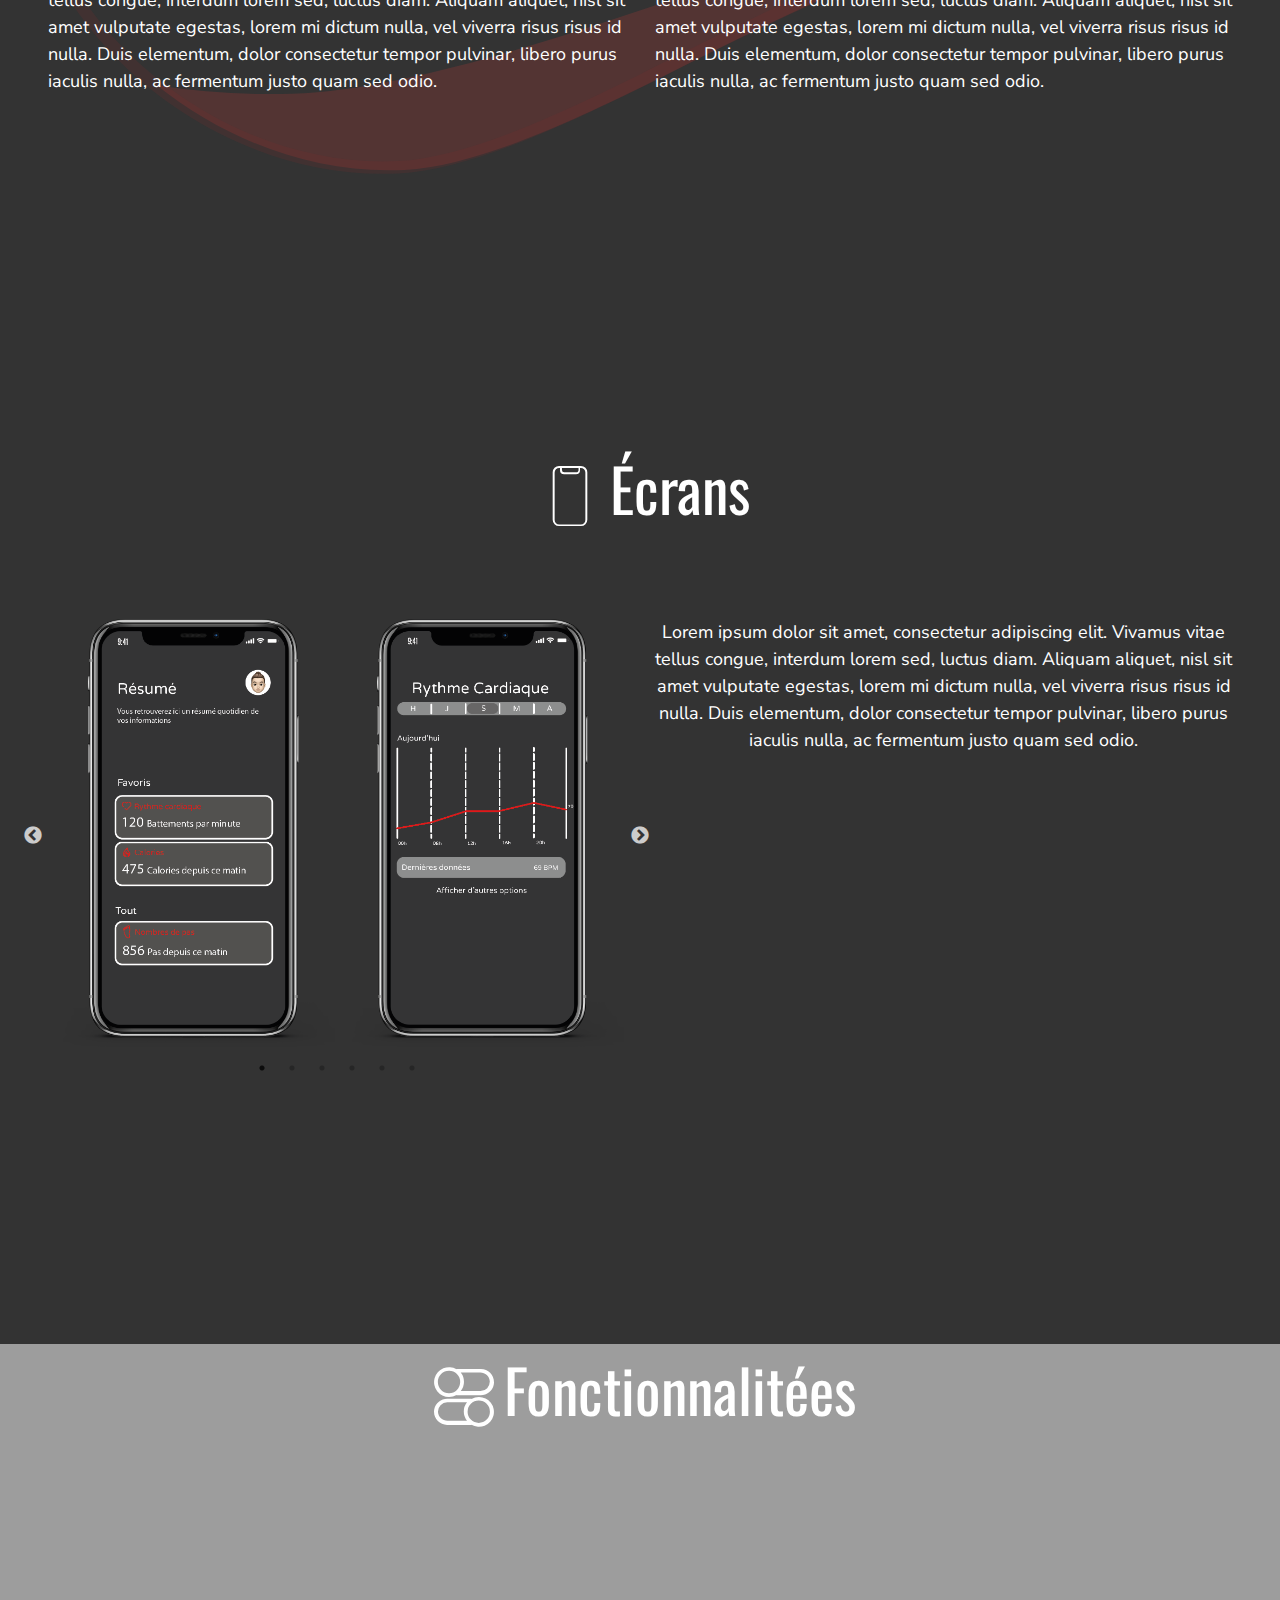
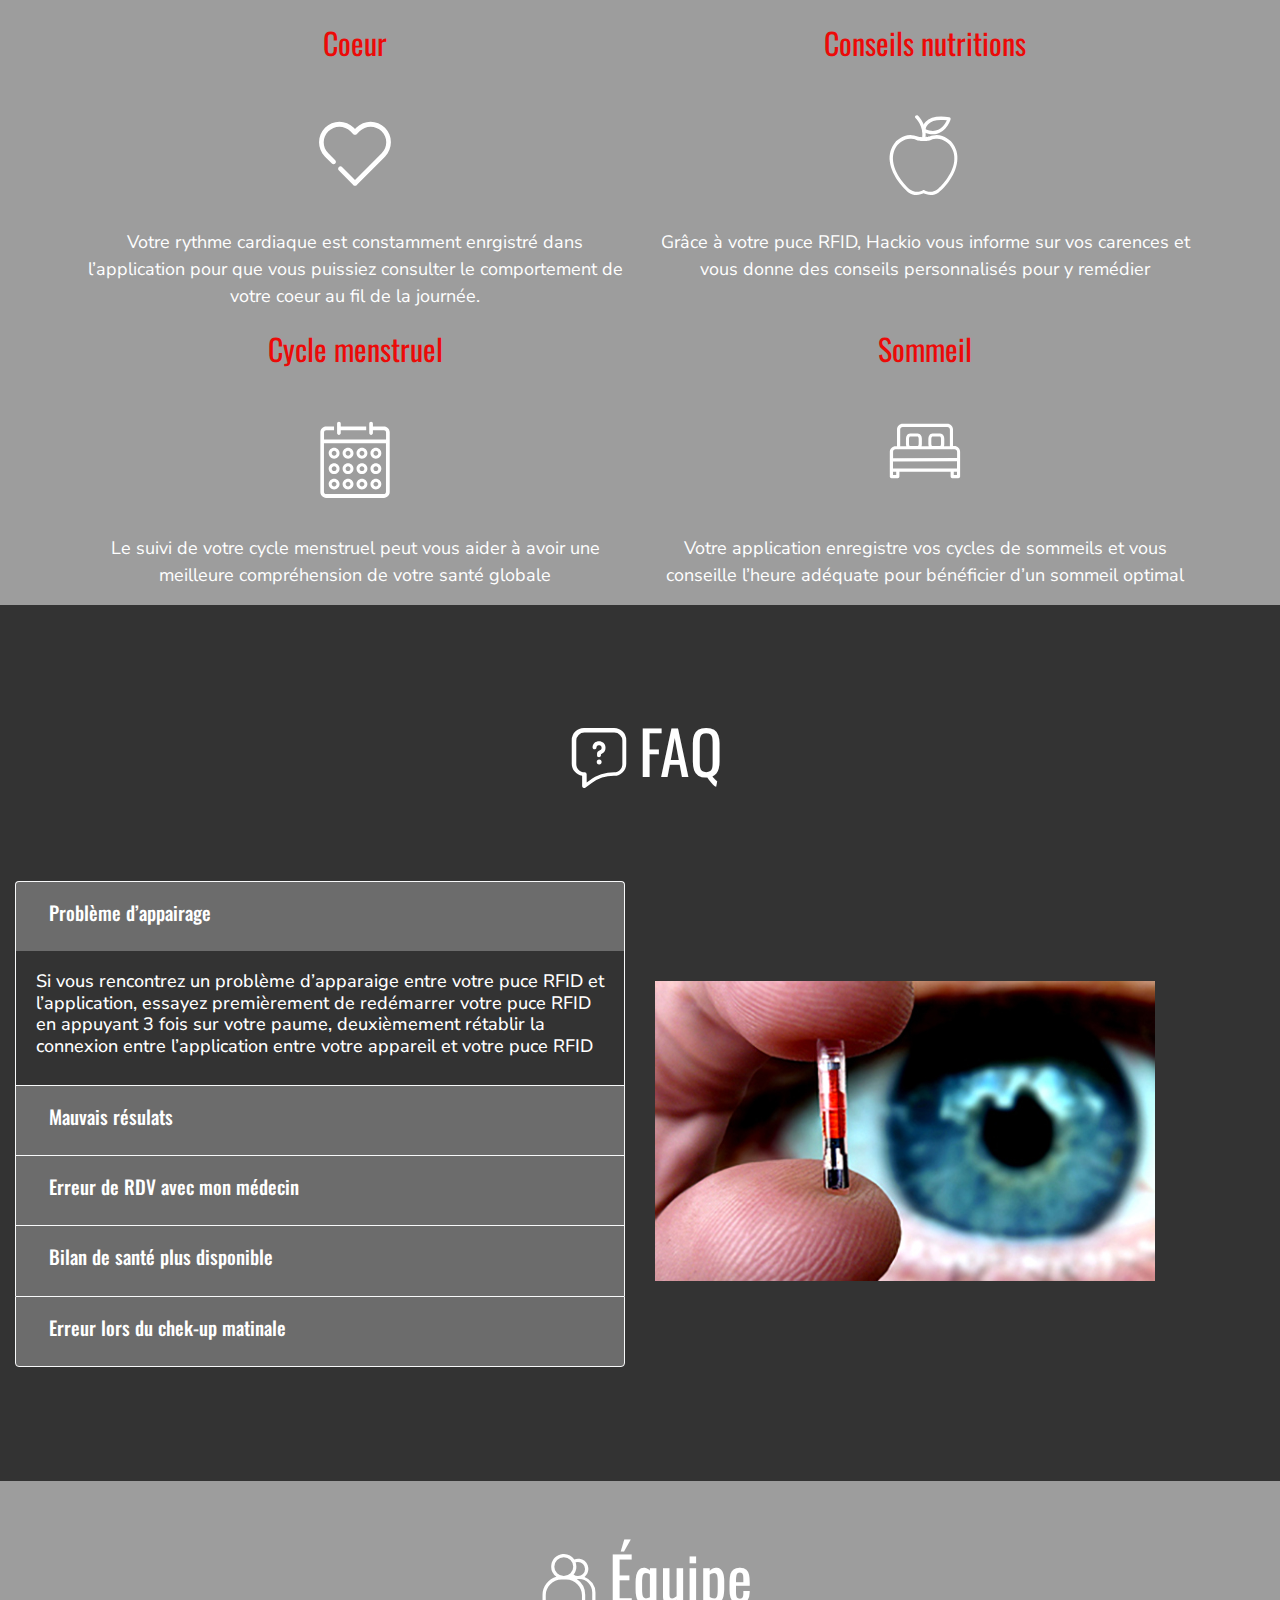
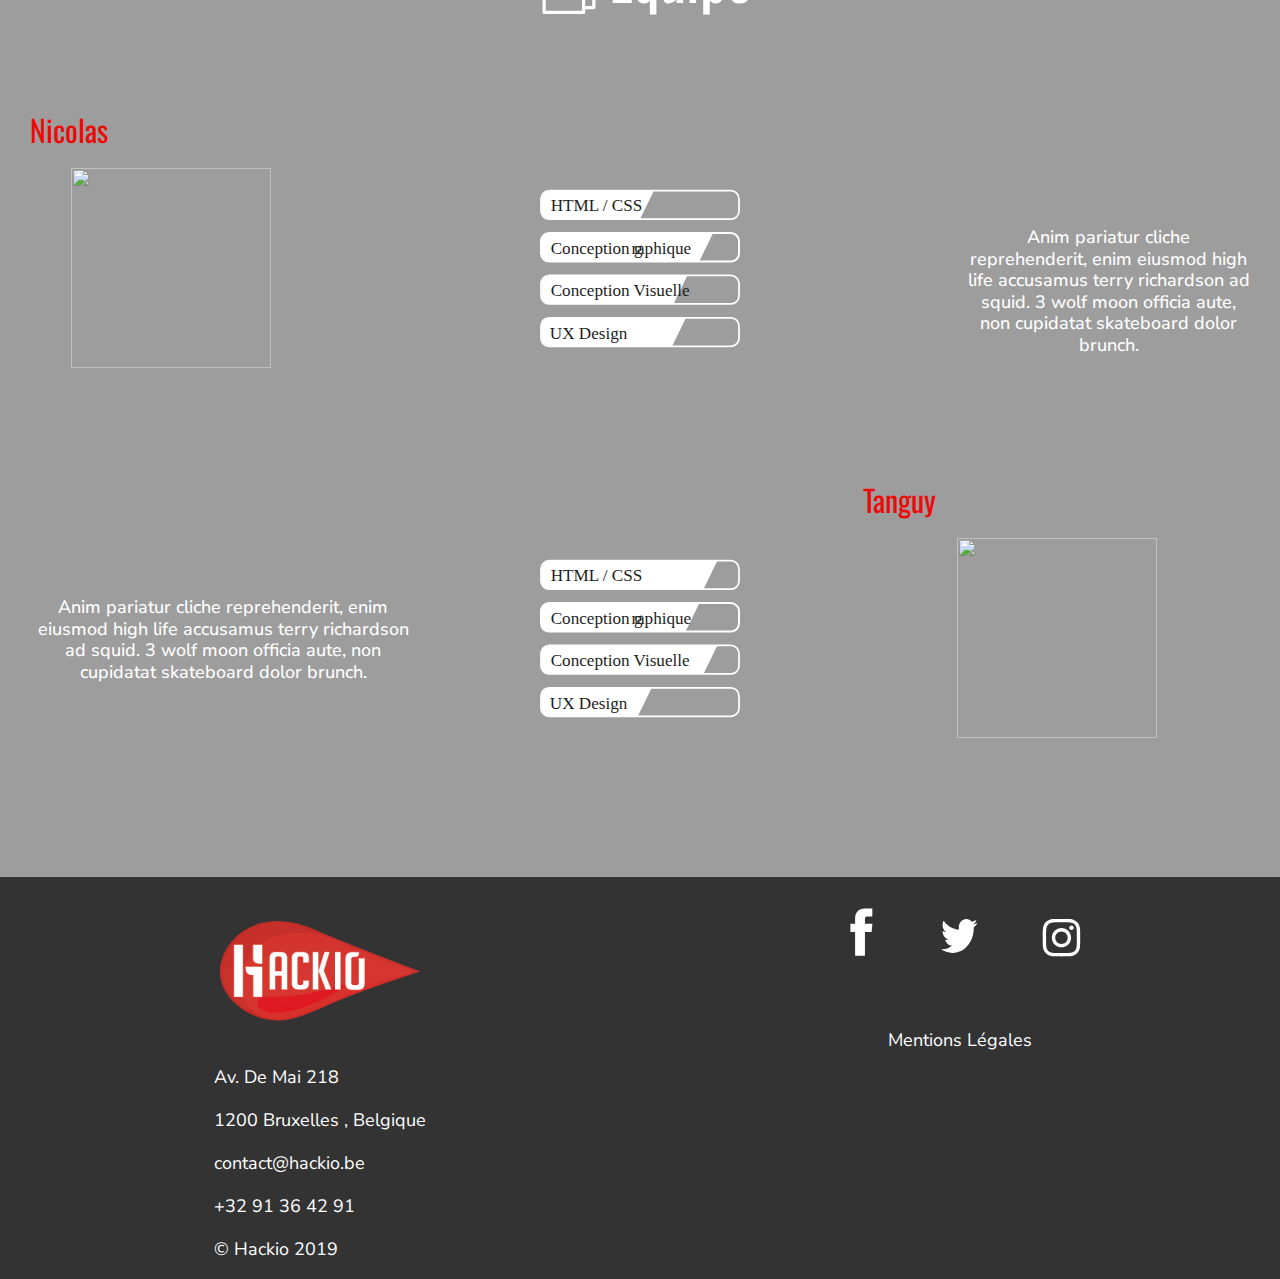
==== commit f0f2993b: "hh" ====
--- a/index.html
+++ b/index.html
@@ -137,7 +137,7 @@
 
   <div class="container paddingfonctio">
      <div class="row">
-      <div class="col-md">
+      <div class="col-md-6">
        <p class="soustitre text-center">Coeur</p>
        <br>
        <img class="icon rounded mx-auto d-block" src="images/coeur.svg">
@@ -156,14 +156,14 @@
 
   <div class="container">
     <div class="row">
-      <div class="col-md">
+      <div class="col-md-6">
        <p class="soustitre text-center">Cycle menstruel</p>
        <br>
        <img class="icon rounded mx-auto d-block" src="images/calendrier.svg">
        <br>
        <p class="txt text-center">Le suivi de votre cycle menstruel peut vous aider à avoir une meilleure compréhension de votre santé globale </p>
       </div>
-      <div class="col-md">
+      <div class="col-md-6">
         <p class="soustitre text-center">Sommeil</p>
         <br>
         <img class="icon rounded mx-auto d-block" src="images/sommeil.svg">
@@ -184,7 +184,7 @@
     </div>
 
   <div class="row">
-    <div class="col-md">
+    <div class="col-md-6">
       <div class="accordion" id="accordionExample">
 
       <div class="card faqsections border-light">
@@ -254,7 +254,7 @@
     </div>
   </div>
 
-    <div class="col-md paddingfaq ">
+    <div class="col-md-6 paddingfaq">
       <img class="img-fluid" src="images/petition-img-31184-fr.jpeg" alt="Responsive image">
     </div>
 
@@ -276,8 +276,8 @@
         <img class="imgequipe mx-auto d-block" src="images/nicolo.png">
       </div>
 
-      <div class="col-md paddingphotoequipe">
-          <img class="imgequipe mx-auto d-block" src="images/photonico.jpg">
+      <div class="col-md-6 paddingphotoequipe">
+          <img class="imgequipe mx-auto d-block" src="images/Quali1.svg">
       </div>
 
       <div class="col-md">
@@ -295,7 +295,7 @@
         </div>
 
         <div class="col-md paddingphotoequipe order-2">
-            <img class="imgequipe mx-auto d-block" src="images/phototang.jpg">
+            <img class="imgequipe mx-auto d-block" src="images/Quali2.svg">
         </div>
   
         <div class="col-md order-1 order-md-3">
@@ -311,11 +311,11 @@
   <div class="container-fluid">
     <div class="row">
 
-      <div class="col-md footer_column">
+      <div class="col-md-6 footer_column">
         <img src="images/Logogo.png" class="logo2" alt="Responsive image">
       </div>
 
-      <div class="col-md footer_column flexml">
+      <div class="col-md-6 footer_column flexml">
           <ul class="flexicon list-unstyled">
             <li>
               <img class="icon rounded mx-auto d-block" src="images/face.svg">
@@ -331,14 +331,14 @@
             <a class="txt text-center" href="mentionslegales.html"> Mentions Légales </a>
       </div>
 
-      <div class="col-md footer_column paddingfooter">
-          <div>
-            <p class="txt">Av. De Mai 218</p>
-            <p class="txt">1200 Bruxelles , Belgique</p>
-            <p class="txt">contact@hackio.be</p>
-            <p class="txt">+32 91 36 42 91</p>
-            <p class="txt">© Hackio 2019</p>
-          </div>
+      <div class="col-md-6 footer_column paddingfooter">
+        <div>
+          <p class="txt">Av. De Mai 218</p>
+          <p class="txt">1200 Bruxelles , Belgique</p>
+          <p class="txt">contact@hackio.be</p>
+          <p class="txt">+32 91 36 42 91</p>
+          <p class="txt">© Hackio 2019</p>
+        </div>
        </div>
 
     </div>
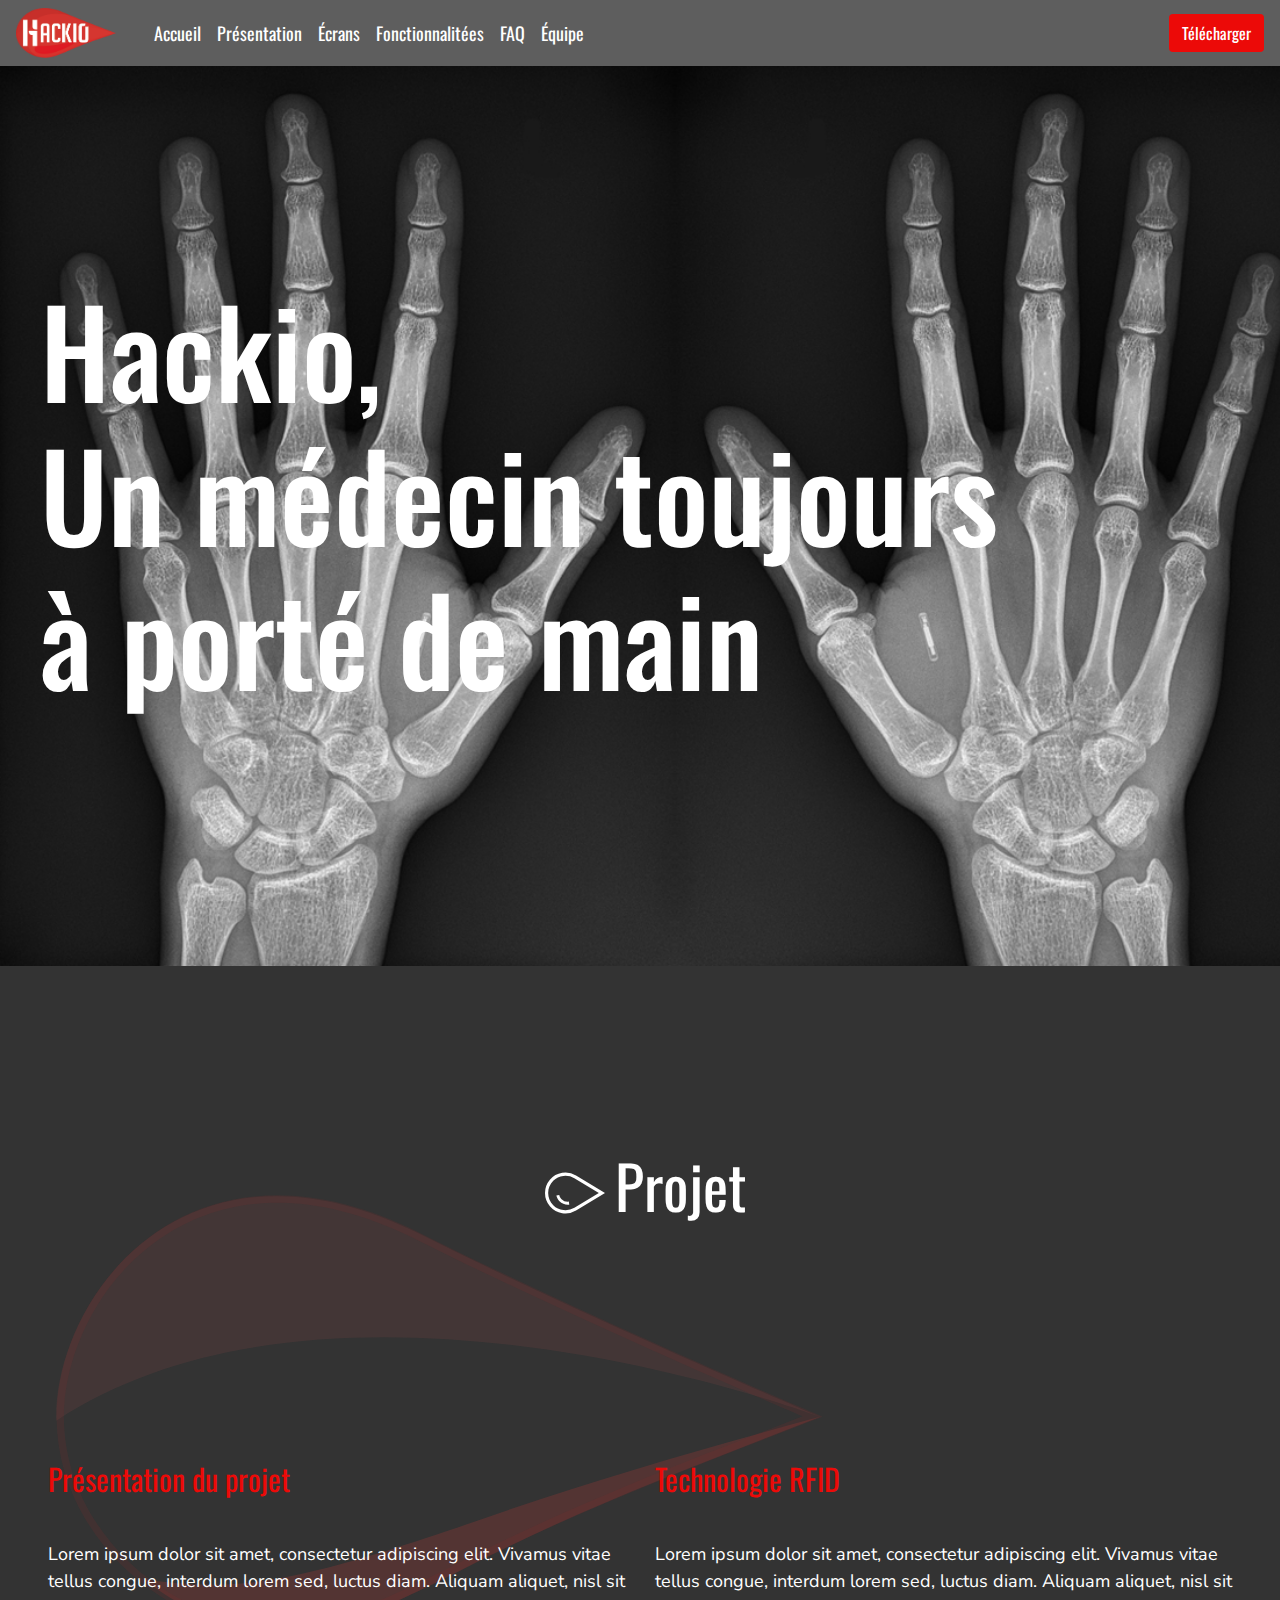
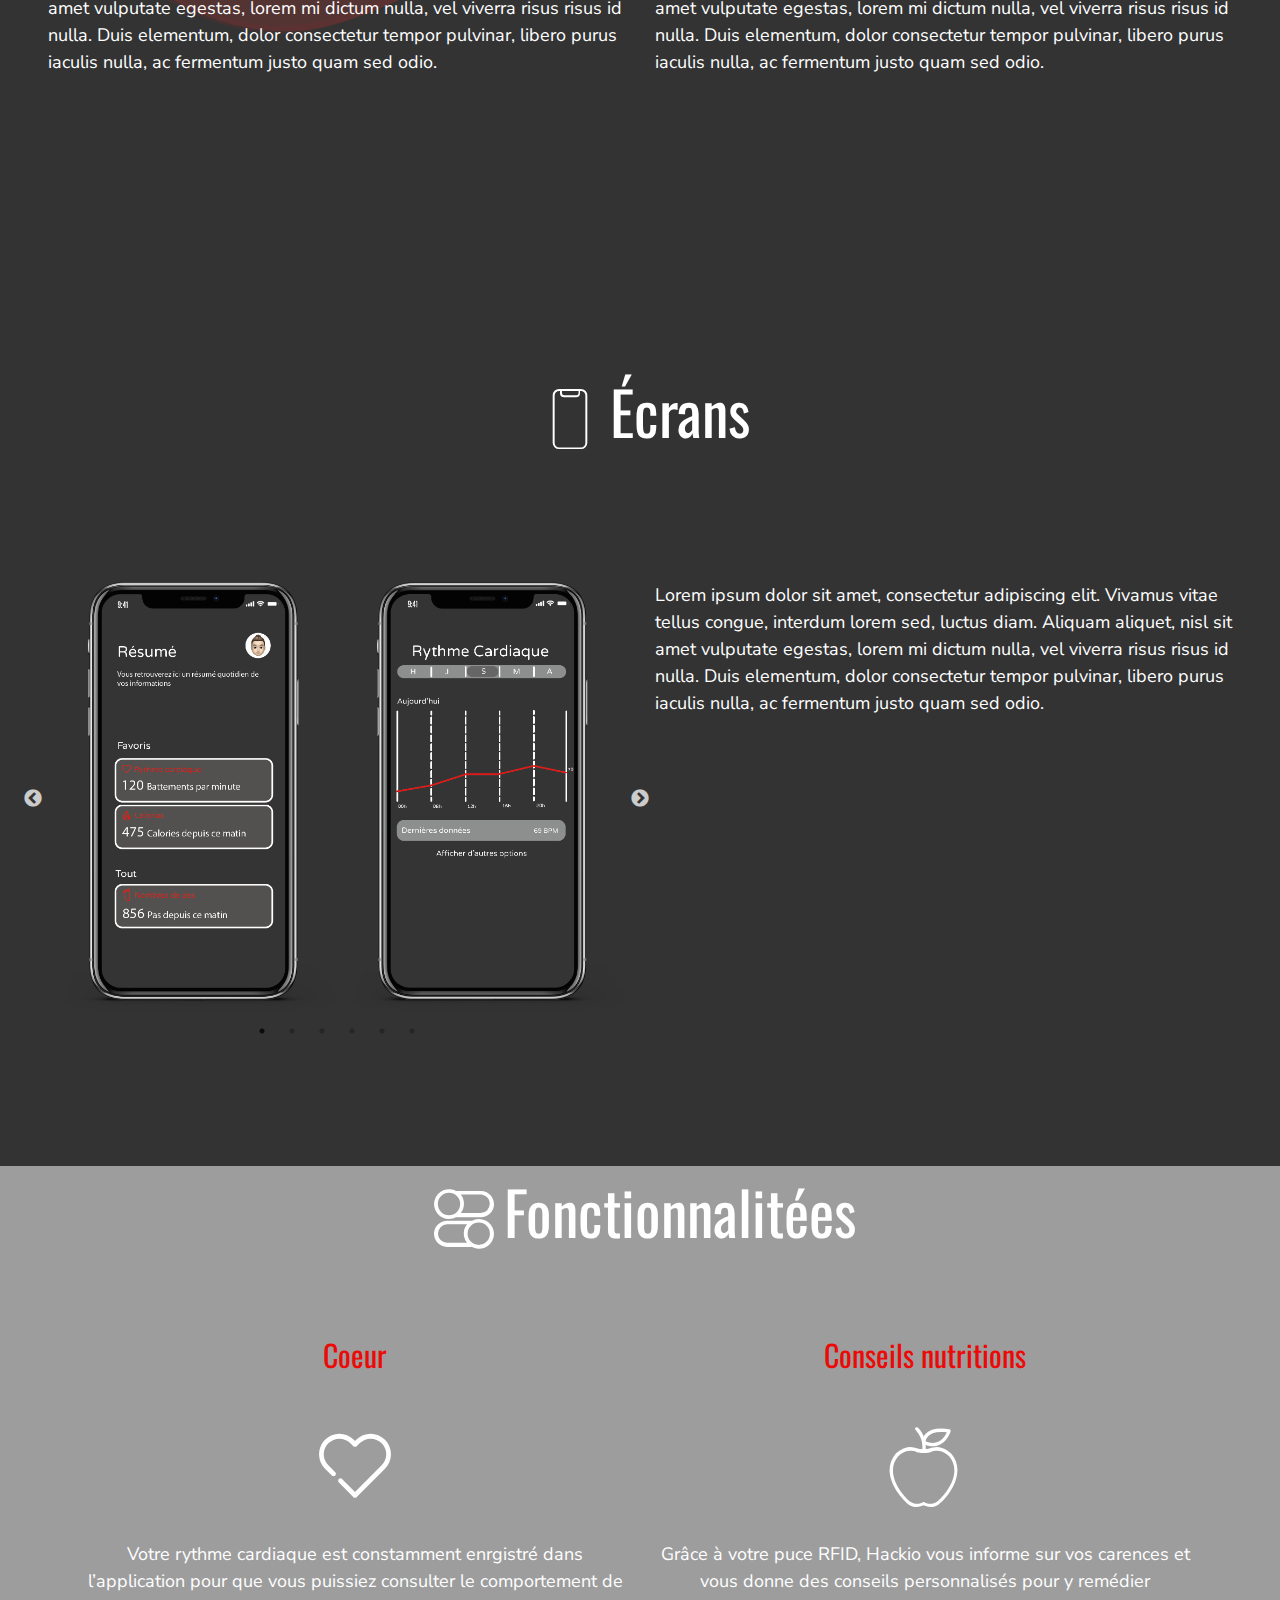
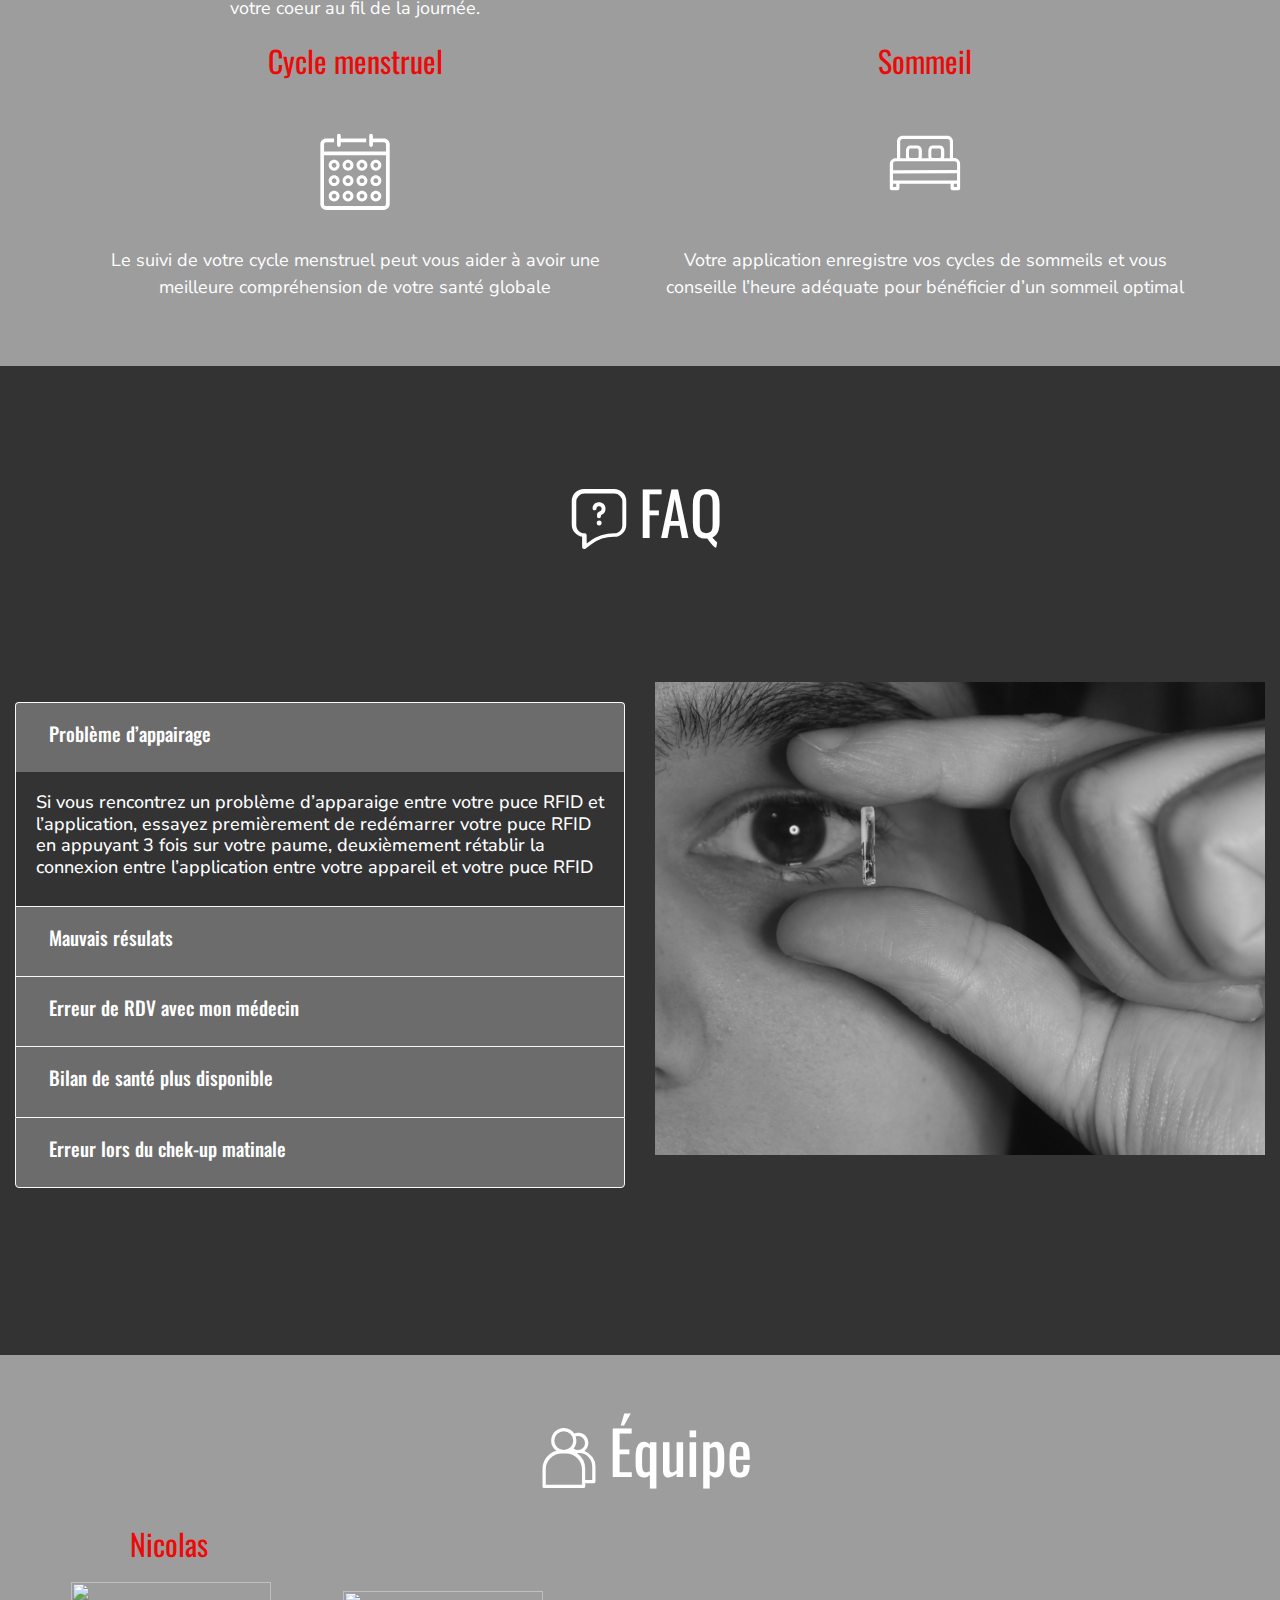
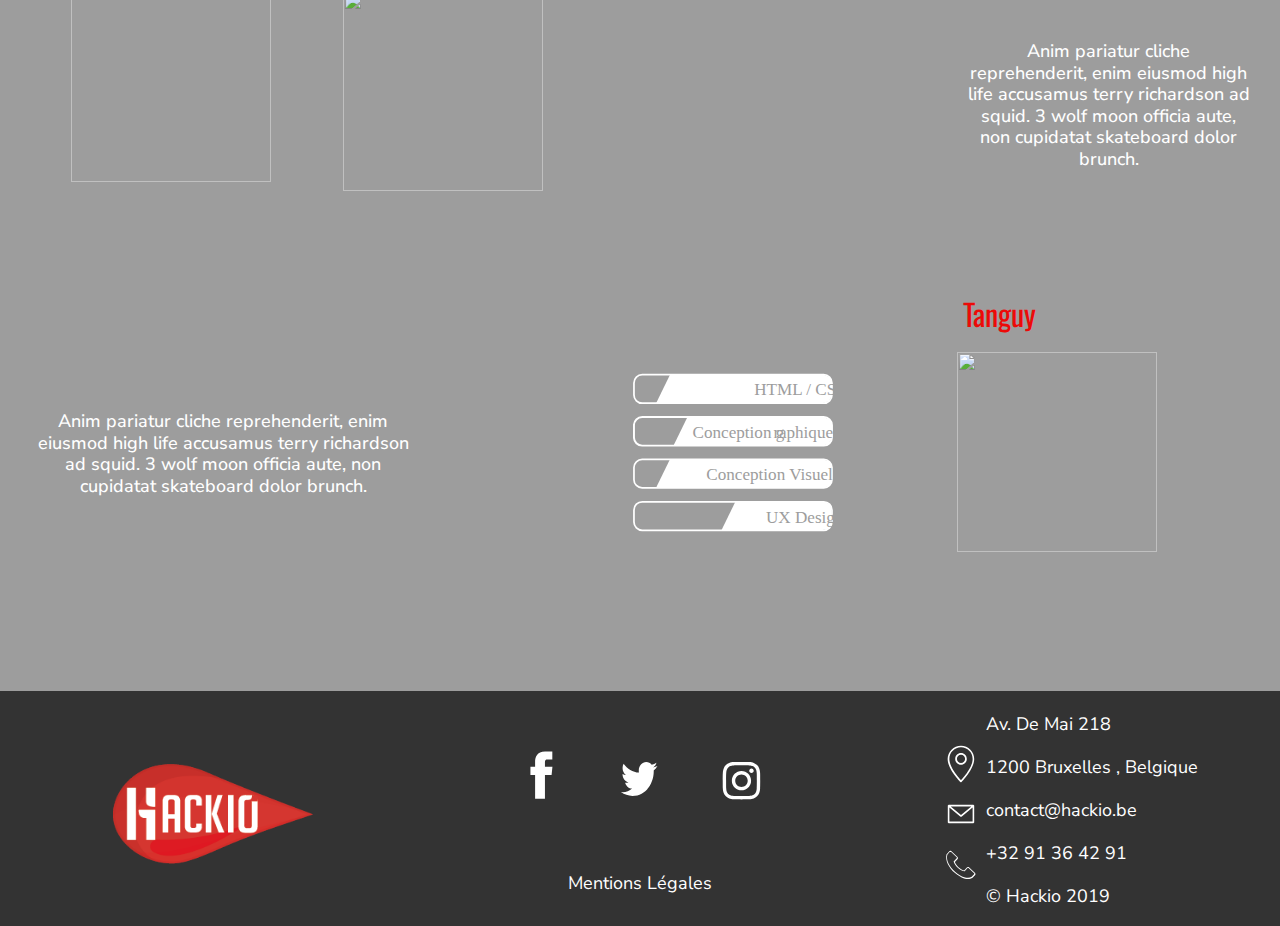
==== commit d203dc0a: "integration day4" ====
--- a/index.html
+++ b/index.html
@@ -61,16 +61,18 @@
 </div>
 
 <!--PRESENTATION-->
+<section class="min-vh-100 d-flex align-items-center px-5">
+
 <div class="containerpres">
 
-<div class="goute">
-    <img class="sizeicon" src="images/Projet.svg">
-  <p class="titresection text-center">Projet</p>
-</div>
-
-<section class="min-vh-100 d-flex align-items-center px-5">
+    <div class="goute">
+        <img class="sizeicon" src="images/Projet.svg">
+      <p class="titresection text-center">Projet</p>
+    </div>
+
+
   
-  <div class="row">
+  <div class="row paddingpres">
     <div class="col-md-6">
       <p class="soustitre">Présentation du projet</p>
       <br>
@@ -89,12 +91,12 @@
 <!--ÉCRANS-->
 <section class="w-100 min-vh-100 px-5">
 
-    <div class="goute">
+    <div class="goute paddingecrans">
         <img class="sizeicon" src="images/ecrans.svg">
       <p class="titresection text-center">Écrans</p>
     </div>
 
-  <div class="row">
+  <div class="row paddingecrans">
     <div class="col-md-6">
       <div class="slider">
         <div>
@@ -119,7 +121,7 @@
     </div>
 
     <div class="col-md-6">
-        <p class="txt text-center">Lorem ipsum dolor sit amet, consectetur adipiscing elit. Vivamus vitae tellus congue, interdum lorem sed, luctus diam. Aliquam aliquet, nisl sit amet vulputate egestas, lorem mi dictum nulla, vel viverra risus risus id nulla. Duis elementum, dolor consectetur tempor pulvinar, libero purus iaculis nulla, ac fermentum justo quam sed odio. </p>
+        <p class="txt">Lorem ipsum dolor sit amet, consectetur adipiscing elit. Vivamus vitae tellus congue, interdum lorem sed, luctus diam. Aliquam aliquet, nisl sit amet vulputate egestas, lorem mi dictum nulla, vel viverra risus risus id nulla. Duis elementum, dolor consectetur tempor pulvinar, libero purus iaculis nulla, ac fermentum justo quam sed odio. </p>
     </div>
   </div>
 
@@ -144,7 +146,7 @@
        <br>
        <p class="txt text-center">Votre rythme cardiaque est constamment enrgistré dans l’application pour que vous puissiez consulter le comportement de votre coeur au fil de la journée. </p>
       </div>
-      <div class="col-md">
+      <div class="col-md-6">
        <p class="soustitre text-center">Conseils nutritions</p>
        <br>
        <img class="icon rounded mx-auto d-block" src="images/nutri.svg">
@@ -184,7 +186,7 @@
     </div>
 
   <div class="row">
-    <div class="col-md-6">
+    <div class="col-md-6 paddingfaq2">
       <div class="accordion" id="accordionExample">
 
       <div class="card faqsections border-light">
@@ -255,7 +257,7 @@
   </div>
 
     <div class="col-md-6 paddingfaq">
-      <img class="img-fluid" src="images/petition-img-31184-fr.jpeg" alt="Responsive image">
+      <img class="img-fluid" src="images/photo_faq.jpg" alt="Responsive image">
     </div>
 
   </div>
@@ -272,12 +274,12 @@
   <div class="container-fluid">
     <div class="row">
       <div class="col-md">
-        <p class="soustitre">Nicolas</p>
+        <p class="soustitre marginnico">Nicolas</p>
         <img class="imgequipe mx-auto d-block" src="images/nicolo.png">
       </div>
 
       <div class="col-md-6 paddingphotoequipe">
-          <img class="imgequipe mx-auto d-block" src="images/Quali1.svg">
+          <img class="imgequipe mr-auto d-block" src="images/Quali1.1.svg">
       </div>
 
       <div class="col-md">
@@ -295,12 +297,12 @@
         </div>
 
         <div class="col-md paddingphotoequipe order-2">
-            <img class="imgequipe mx-auto d-block" src="images/Quali2.svg">
+            <img class="imgequipe ml-auto d-block" src="images/quali2.2.svg">
         </div>
   
         <div class="col-md order-1 order-md-3">
-            <p class="soustitre">Tanguy</p>
-            <img class="imgequipe mx-auto d-block" src="images/tanguyte.png">
+            <p class="soustitre margintang">Tanguy</p>
+            <img  class="imgequipe mx-auto d-block" src="images/tanguyte.png">
         </div>
       </div> 
     </div>
@@ -309,13 +311,13 @@
 <!--Footer-->
 <footer class="footer paddingfooter">
   <div class="container-fluid">
-    <div class="row">
-
-      <div class="col-md-6 footer_column">
+    <div class="row flexfooter">
+
+      <div class="col-md-4 footer_column">
         <img src="images/Logogo.png" class="logo2" alt="Responsive image">
       </div>
 
-      <div class="col-md-6 footer_column flexml">
+      <div class="col-md-4 footer_column flexml">
           <ul class="flexicon list-unstyled">
             <li>
               <img class="icon rounded mx-auto d-block" src="images/face.svg">
@@ -331,7 +333,12 @@
             <a class="txt text-center" href="mentionslegales.html"> Mentions Légales </a>
       </div>
 
-      <div class="col-md-6 footer_column paddingfooter">
+      <div class="col-md-4 footer_column paddingfooter">
+        <div>
+            <img class="icon rounded mx-auto d-block sizeicones" src="images/gps.svg">
+            <img class="icon rounded mx-auto d-block sizeicones" src="images/mail.svg">
+            <img class="icon rounded mx-auto d-block sizeicones" src="images/tel.svg">
+        </div>
         <div>
           <p class="txt">Av. De Mai 218</p>
           <p class="txt">1200 Bruxelles , Belgique</p>
@@ -339,7 +346,7 @@
           <p class="txt">+32 91 36 42 91</p>
           <p class="txt">© Hackio 2019</p>
         </div>
-       </div>
+      </div>
 
     </div>
   </div>
--- a/style.css
+++ b/style.css
@@ -43,16 +43,6 @@
     padding: 10px;
 }
 
-.goute{
-        display: flex;
-        flex-direction: row;
-        flex-wrap: nowrap;
-        justify-content: center;
-        align-items: center;
-        align-content: center;
-        padding-bottom: 70px;
-    }
-
 @media (min-width: 320px) and (max-width: 480px) {
     .titresection{
           font-size: 40px;
@@ -98,10 +88,9 @@
 }
 
 .navbar-nav {
-    justify-content: space-around;
     width: 100%;
-    padding-left: 20px;
-    padding-right: 20px;
+    padding-left: 30px;
+    padding-right: 300px;
 }
 
 /*HOME*/
@@ -117,6 +106,19 @@
 }
 
 /*PRESENTATION*/
+.paddingpres{
+    padding-top: 200px;
+}
+.goute{
+    display: flex;
+    flex-direction: row;
+    flex-wrap: nowrap;
+    justify-content: center;
+    align-items: center;
+    align-content: center;
+    padding-bottom: 10px;
+}
+
 .containerpres{
     background-image: url(images/Sans\ titre\ -\ 2.svg);
     background-size: auto;
@@ -144,6 +146,10 @@
     height: auto;
 }
 
+.paddingecrans{
+    padding-top: 100px ;
+}
+
 /*FONCTIONNALITÉ*/
 .fonctionnaliteesbkn{
     background-size: cover;
@@ -157,7 +163,7 @@
 }
 
 .paddingfonctio {
-    padding-top: 100px;
+    padding-top: 50px;
 }
 
 /*FAQ*/
@@ -198,7 +204,19 @@
     padding-top: 100px;
 }
 
+.paddingfaq2 {
+    padding-top: 120px;
+}
+
 /*ÉQUIPE*/
+.marginnico {
+    margin-left: 100px;
+}
+
+.margintang {
+    margin-left: 100px;
+}
+
 .equipebkn{
     background-color: #9D9D9D;
     min-height: 450px;
@@ -246,6 +264,15 @@
     align-content: stretch;
 }
 
+.flexfooter {
+        display: flex;
+        flex-direction: row;
+        flex-wrap: nowrap;
+        justify-content: center;
+        align-items: center;
+        align-content: stretch;
+}
+
 .flexml {
     display: flex;
     flex-direction: column;
@@ -263,7 +290,23 @@
     .paddingfooter{
       padding-top: 50px;
     }
-}
-
-/*Mentionslégales*/
-
+    .flexfooter {
+            display: flex;
+            flex-direction: column;
+            flex-wrap: nowrap;
+            justify-content: center;
+            align-items: center;
+            align-content: stretch;
+    }
+}
+
+.sizeicones{
+    height: 50px;
+    width: 50px;
+}
+
+.paddingiconegps{
+    padding-top: 30px;
+}
+
+/*Mentionslégales*/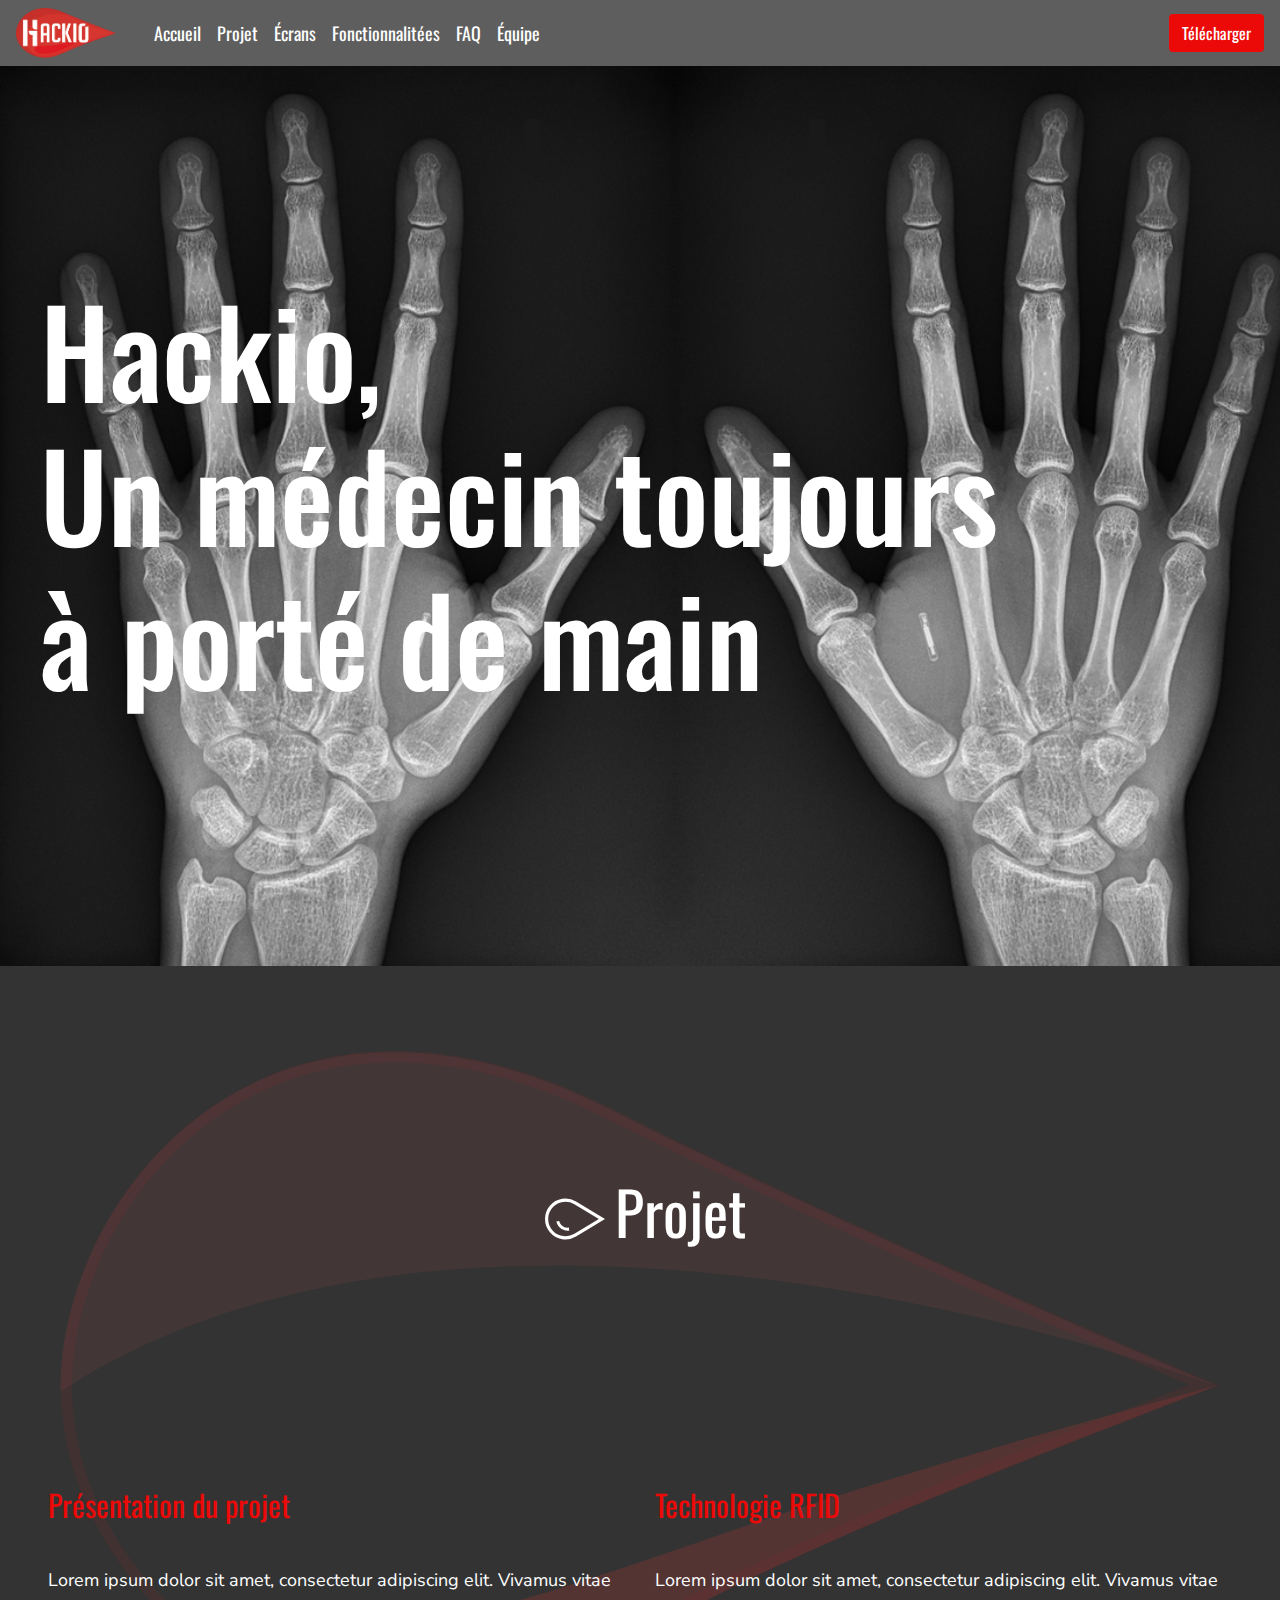
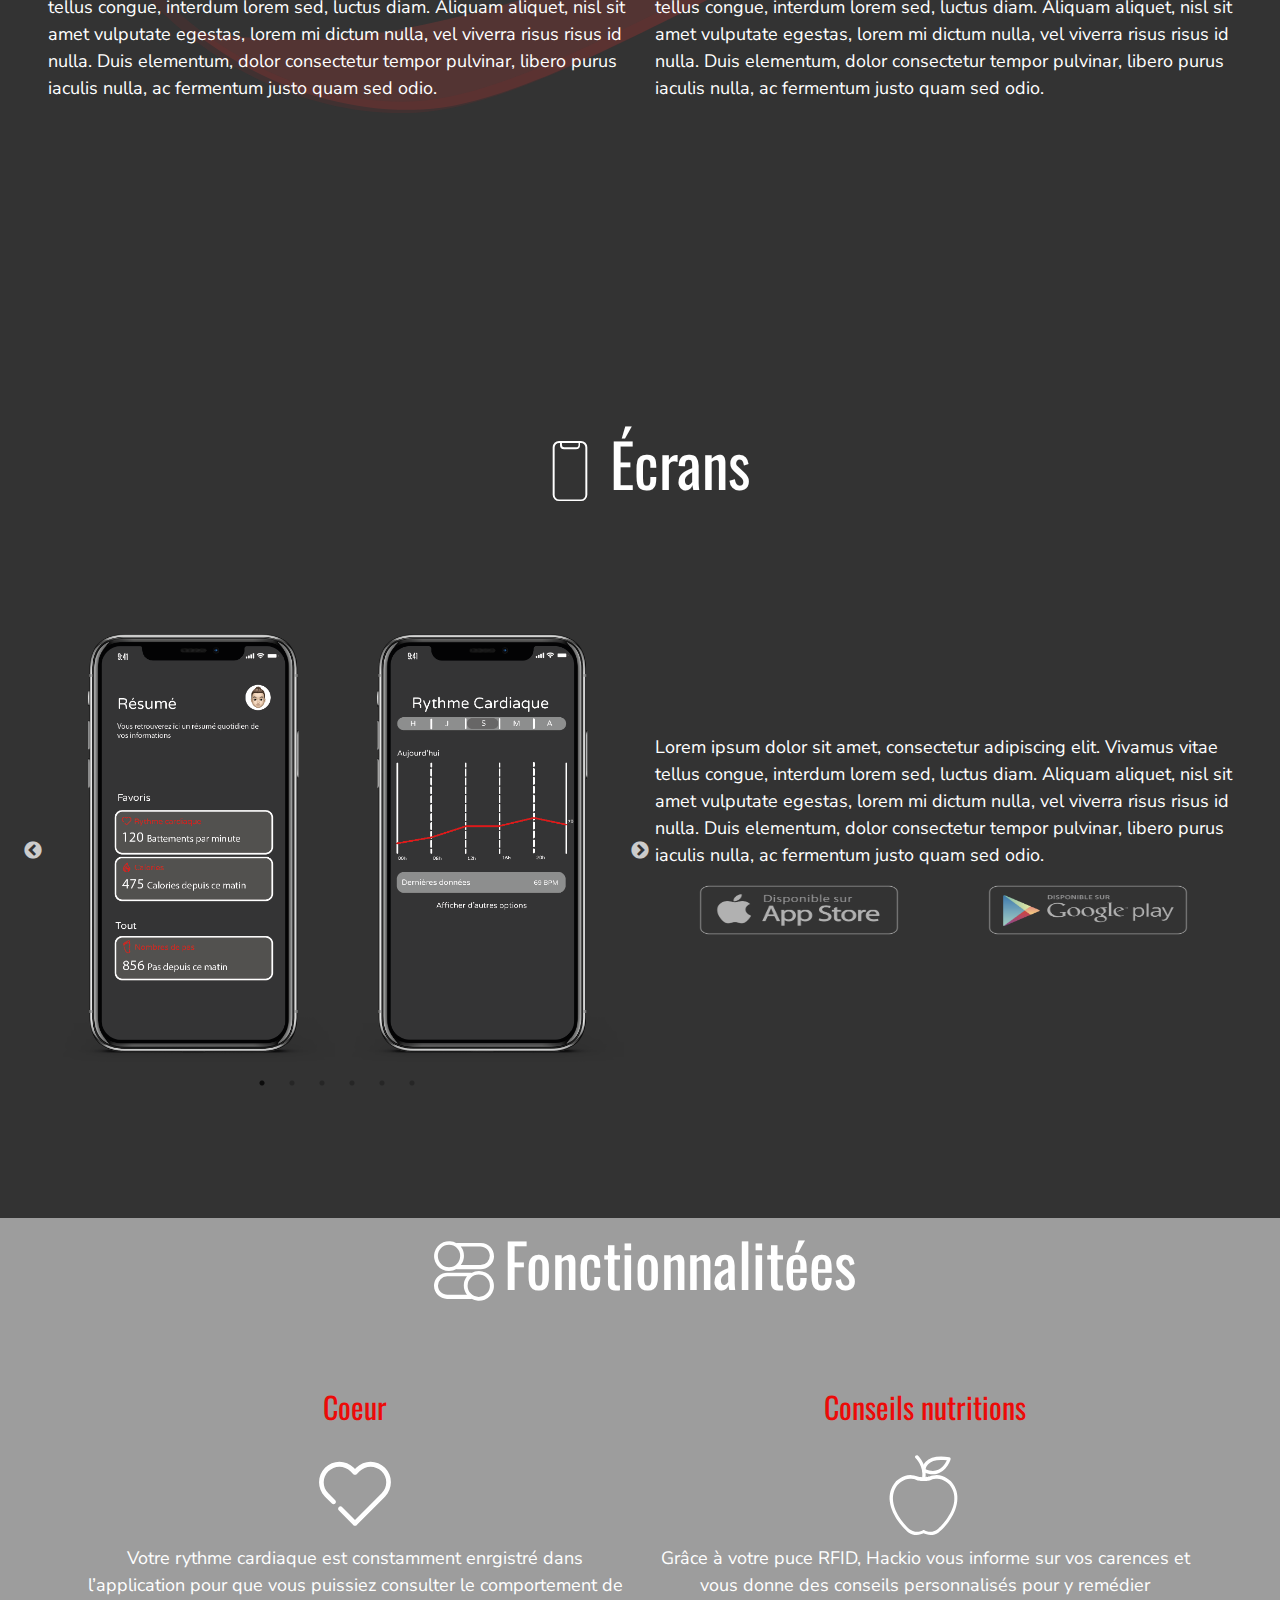
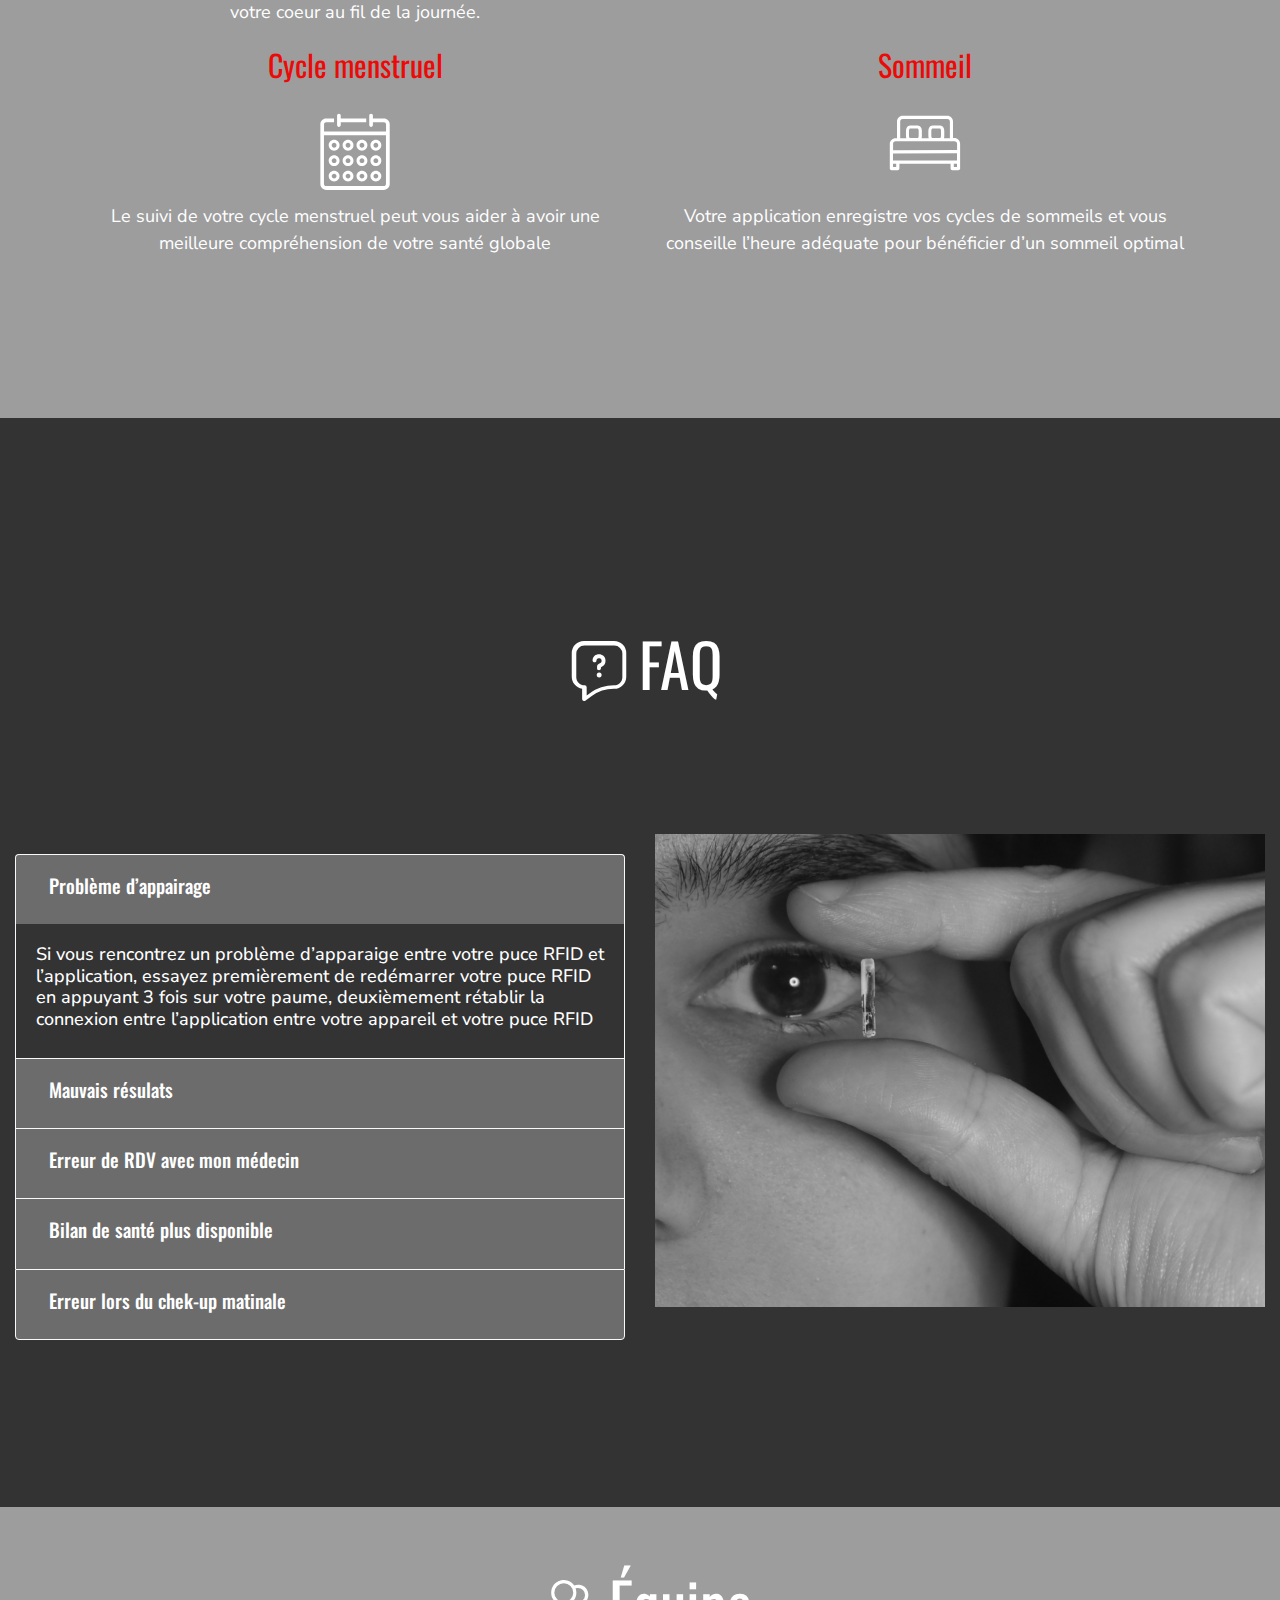
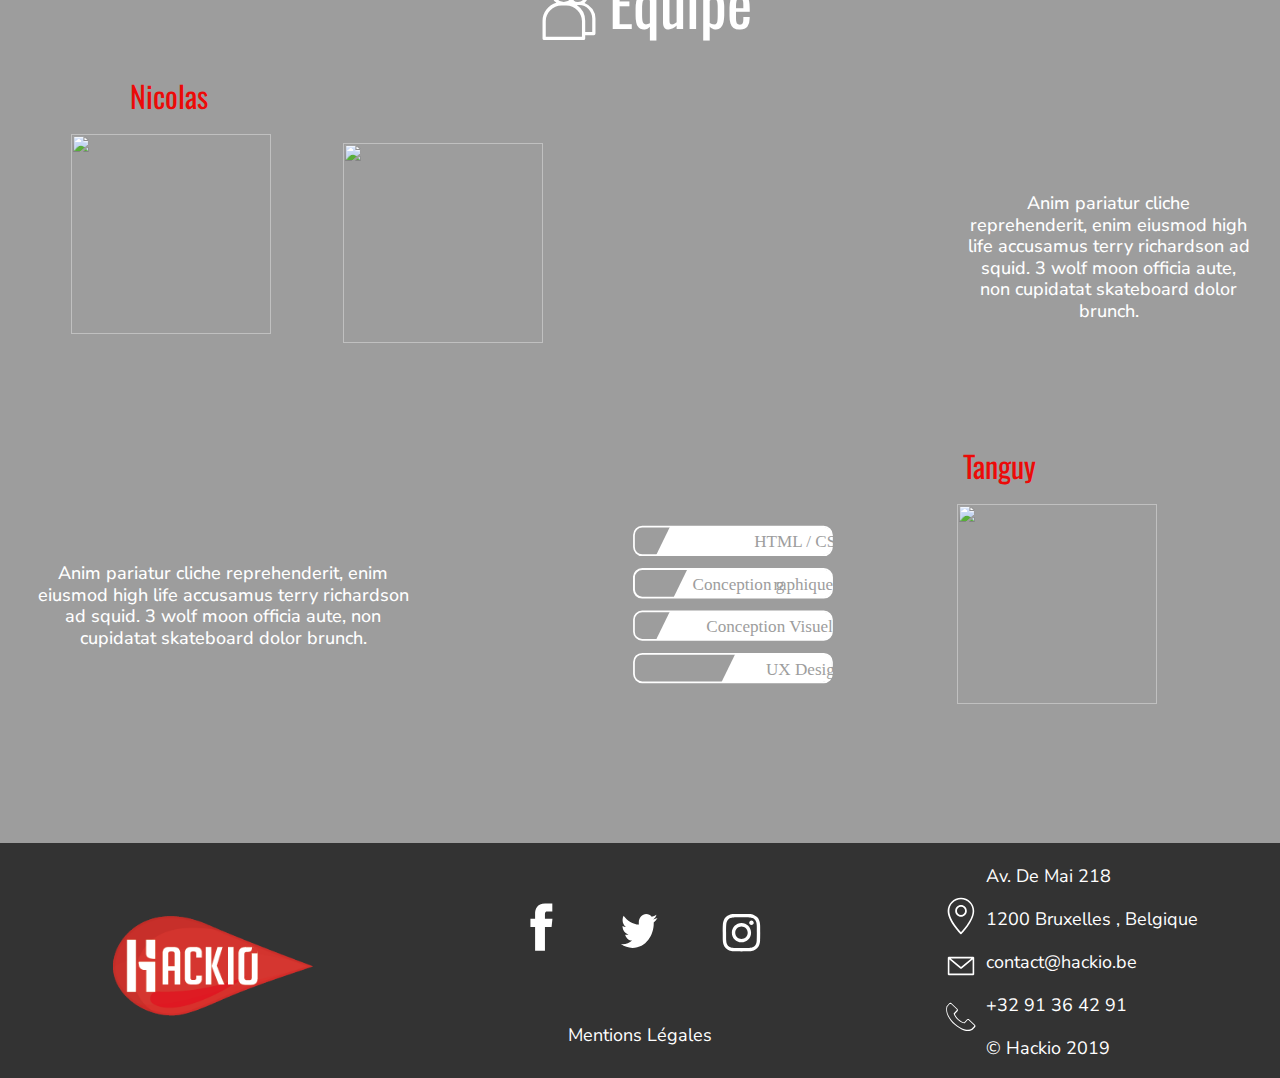
==== commit 04383474: "hey maj" ====
--- a/index.html
+++ b/index.html
@@ -33,35 +33,39 @@
         <div class="collapse navbar-collapse" id="navbarSupportedContent">
           <ul class="navbar-nav mr-auto">
             <li class="nav-item active navelement">
-              <a class="nav-link" href="#">Accueil </a>
-            </li>
-            <li class="nav-item navelement">
-              <a class="nav-link" href="#">Présentation</a>
-            </li>
-            <li class="nav-item navelement">
-              <a class="nav-link" href="#">Écrans</a>
-            </li>
-            <li class="nav-item navelement">
-              <a class="nav-link" href="#functions">Fonctionnalitées </a>
-            </li>
-            <li class="nav-item navelement">
-              <a class="nav-link" href="#">FAQ</a>
-            </li>
-            <li class="nav-item navelement">
-             <a class="nav-link" href="#">Équipe</a>
+              <a class="nav-link" href="#sectionhome">Accueil </a>
+            </li>
+            <li class="nav-item navelement">
+              <a class="nav-link" href="#sectionprojet">Projet</a>
+            </li>
+            <li class="nav-item navelement">
+              <a class="nav-link" href="#sectionecrans">Écrans</a>
+            </li>
+            <li class="nav-item navelement">
+              <a class="nav-link" href="#sectionfunctions">Fonctionnalitées </a>
+            </li>
+            <li class="nav-item navelement">
+              <a class="nav-link" href="#sectionfaq">FAQ</a>
+            </li>
+            <li class="nav-item navelement">
+             <a class="nav-link" href="#sectionequipe">Équipe</a>
             </li>
           </ul>
-          <button class="btn  btncolor:hover btncolor" href="#">Télécharger</button>
+          <button class="btn  btncolor:hover btncolor" href="#sectionecrans">Télécharger</button>
         </div>
     </nav>
 
 <!--HOME-->
-<div class="containerhome container-fluid">
-  <h1 class="titre paddingtitre"> Hackio, <br> Un médecin toujours <br> à porté de main</h1>
-</div>
+<section class="w-100 min-vh-100" id="sectionhome">
+
+    <div class="containerhome container-fluid"id="sectionhome">
+        <h1 class="titre paddingtitre"> Hackio, <br> Un médecin toujours <br> à porté de main</h1>
+    </div>
+
+</section>
 
 <!--PRESENTATION-->
-<section class="min-vh-100 d-flex align-items-center px-5">
+<section class="min-vh-100 d-flex align-items-center px-5" id="sectionprojet">
 
 <div class="containerpres">
 
@@ -89,7 +93,7 @@
 </section>
 
 <!--ÉCRANS-->
-<section class="w-100 min-vh-100 px-5">
+<section class="w-100 min-vh-100 px-5" id="sectionecrans">
 
     <div class="goute paddingecrans">
         <img class="sizeicon" src="images/ecrans.svg">
@@ -120,8 +124,14 @@
       </div>
     </div>
 
-    <div class="col-md-6">
+    <div class="col-md-6 paddingtxtfaq">
         <p class="txt">Lorem ipsum dolor sit amet, consectetur adipiscing elit. Vivamus vitae tellus congue, interdum lorem sed, luctus diam. Aliquam aliquet, nisl sit amet vulputate egestas, lorem mi dictum nulla, vel viverra risus risus id nulla. Duis elementum, dolor consectetur tempor pulvinar, libero purus iaculis nulla, ac fermentum justo quam sed odio. </p>
+
+      <div class="btndonlowd">
+        <img class="sizedonlowdbtn" src="images/AppStore-FR.png">
+        <img class="sizedonlowdbtn" src="images/GooglePlay-FR.png">
+      </div>
+
     </div>
   </div>
 
@@ -130,7 +140,9 @@
 </div>
 
 <!--FONCTIONNALITES-->
-<div class="container-fluid fonctionnaliteesbkn" id="#functions">
+<section class="w-100 min-vh-100" id="sectionfunctions">
+
+<div class="container-fluid fonctionnaliteesbkn">
 
     <div class="goute">
         <img class="sizeicon" src="images/Fonction.svg">
@@ -141,16 +153,16 @@
      <div class="row">
       <div class="col-md-6">
        <p class="soustitre text-center">Coeur</p>
-       <br>
+
        <img class="icon rounded mx-auto d-block" src="images/coeur.svg">
-       <br>
+       
        <p class="txt text-center">Votre rythme cardiaque est constamment enrgistré dans l’application pour que vous puissiez consulter le comportement de votre coeur au fil de la journée. </p>
       </div>
       <div class="col-md-6">
        <p class="soustitre text-center">Conseils nutritions</p>
-       <br>
+      
        <img class="icon rounded mx-auto d-block" src="images/nutri.svg">
-       <br>
+      
        <p class="txt text-center">Grâce à votre puce RFID, Hackio vous informe sur vos carences et vous donne des conseils personnalisés pour y remédier</p>
       </div>
     </div>
@@ -160,16 +172,16 @@
     <div class="row">
       <div class="col-md-6">
        <p class="soustitre text-center">Cycle menstruel</p>
-       <br>
+      
        <img class="icon rounded mx-auto d-block" src="images/calendrier.svg">
-       <br>
+     
        <p class="txt text-center">Le suivi de votre cycle menstruel peut vous aider à avoir une meilleure compréhension de votre santé globale </p>
       </div>
       <div class="col-md-6">
         <p class="soustitre text-center">Sommeil</p>
-        <br>
+     
         <img class="icon rounded mx-auto d-block" src="images/sommeil.svg">
-        <br>
+     
         <p class="txt text-center">Votre application enregistre vos cycles de sommeils et vous conseille l’heure adéquate pour bénéficier d’un sommeil optimal</p>
       </div>
     </div>
@@ -177,8 +189,11 @@
 
 </div>
 
+</section>
+
 <!--FAQ-->
-<div class="container-fluid paddingfaq">
+<section class="w-100 min-vh-100" id="sectionfaq">
+<div class="container-fluid paddingfaq" id="sectionfaq">
 
     <div class="goute">
         <img class="sizeicon" src="images/faq.svg">
@@ -263,7 +278,11 @@
   </div>
 </div>
 
+</section>
+
 <!--Équipe-->
+<section class="w-100 min-vh-100" id="sectionequipe">
+
 <div class="container-fluid equipebkn paddingequipe">
 
     <div class="goute">
@@ -307,6 +326,8 @@
       </div> 
     </div>
   </div>
+
+</section>
 
 <!--Footer-->
 <footer class="footer paddingfooter">
--- a/style.css
+++ b/style.css
@@ -1,4 +1,7 @@
 /*ALL*/
+html{
+    scroll-behavior: smooth;
+}
 .imgresponsive {
     object-fit: cover;
     width: 100%;
@@ -123,7 +126,7 @@
     background-image: url(images/Sans\ titre\ -\ 2.svg);
     background-size: auto;
     background-repeat: no-repeat;
-    padding:1px 0;
+    padding:200px 0;
 }
 
 .marginpres{
@@ -137,6 +140,11 @@
   }
 
 /*ÉCRANS*/
+.sizedonlowdbtn{
+    height: 50px;
+    width:200px;
+}
+
 .containerecrans{
     min-height: 600px;
 }
@@ -148,6 +156,19 @@
 
 .paddingecrans{
     padding-top: 100px ;
+}
+
+.btndonlowd{
+    display: flex;
+    flex-direction: row;
+    flex-wrap: nowrap;
+    justify-content: space-around;
+    align-items: flex-end;
+    align-content: stretch;
+}
+
+.paddingtxtfaq{
+    padding-top: 100px;
 }
 
 /*FONCTIONNALITÉ*/
@@ -193,7 +214,7 @@
     }
   }
 
-  .titrefaq {
+.titrefaq {
     font-family: 'Oswald', sans-serif;
     font-size: larger;
     color: white;
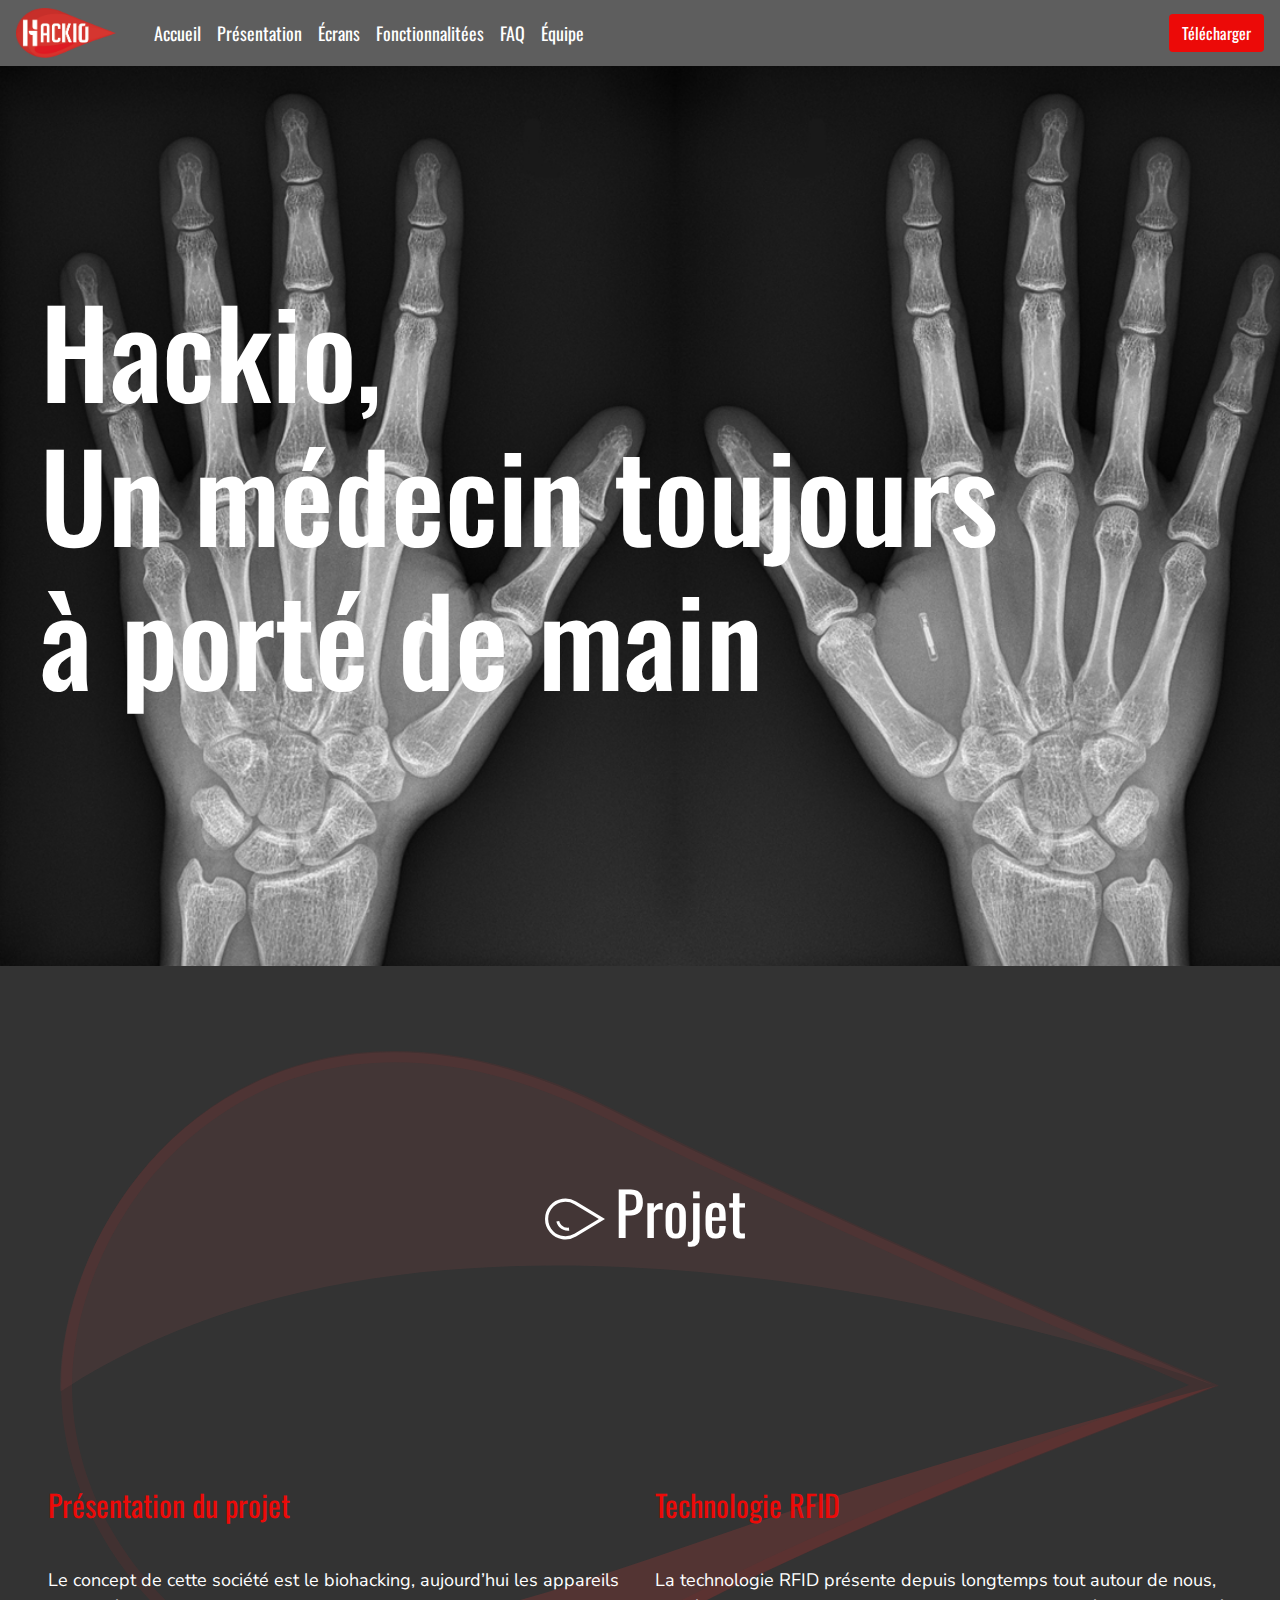
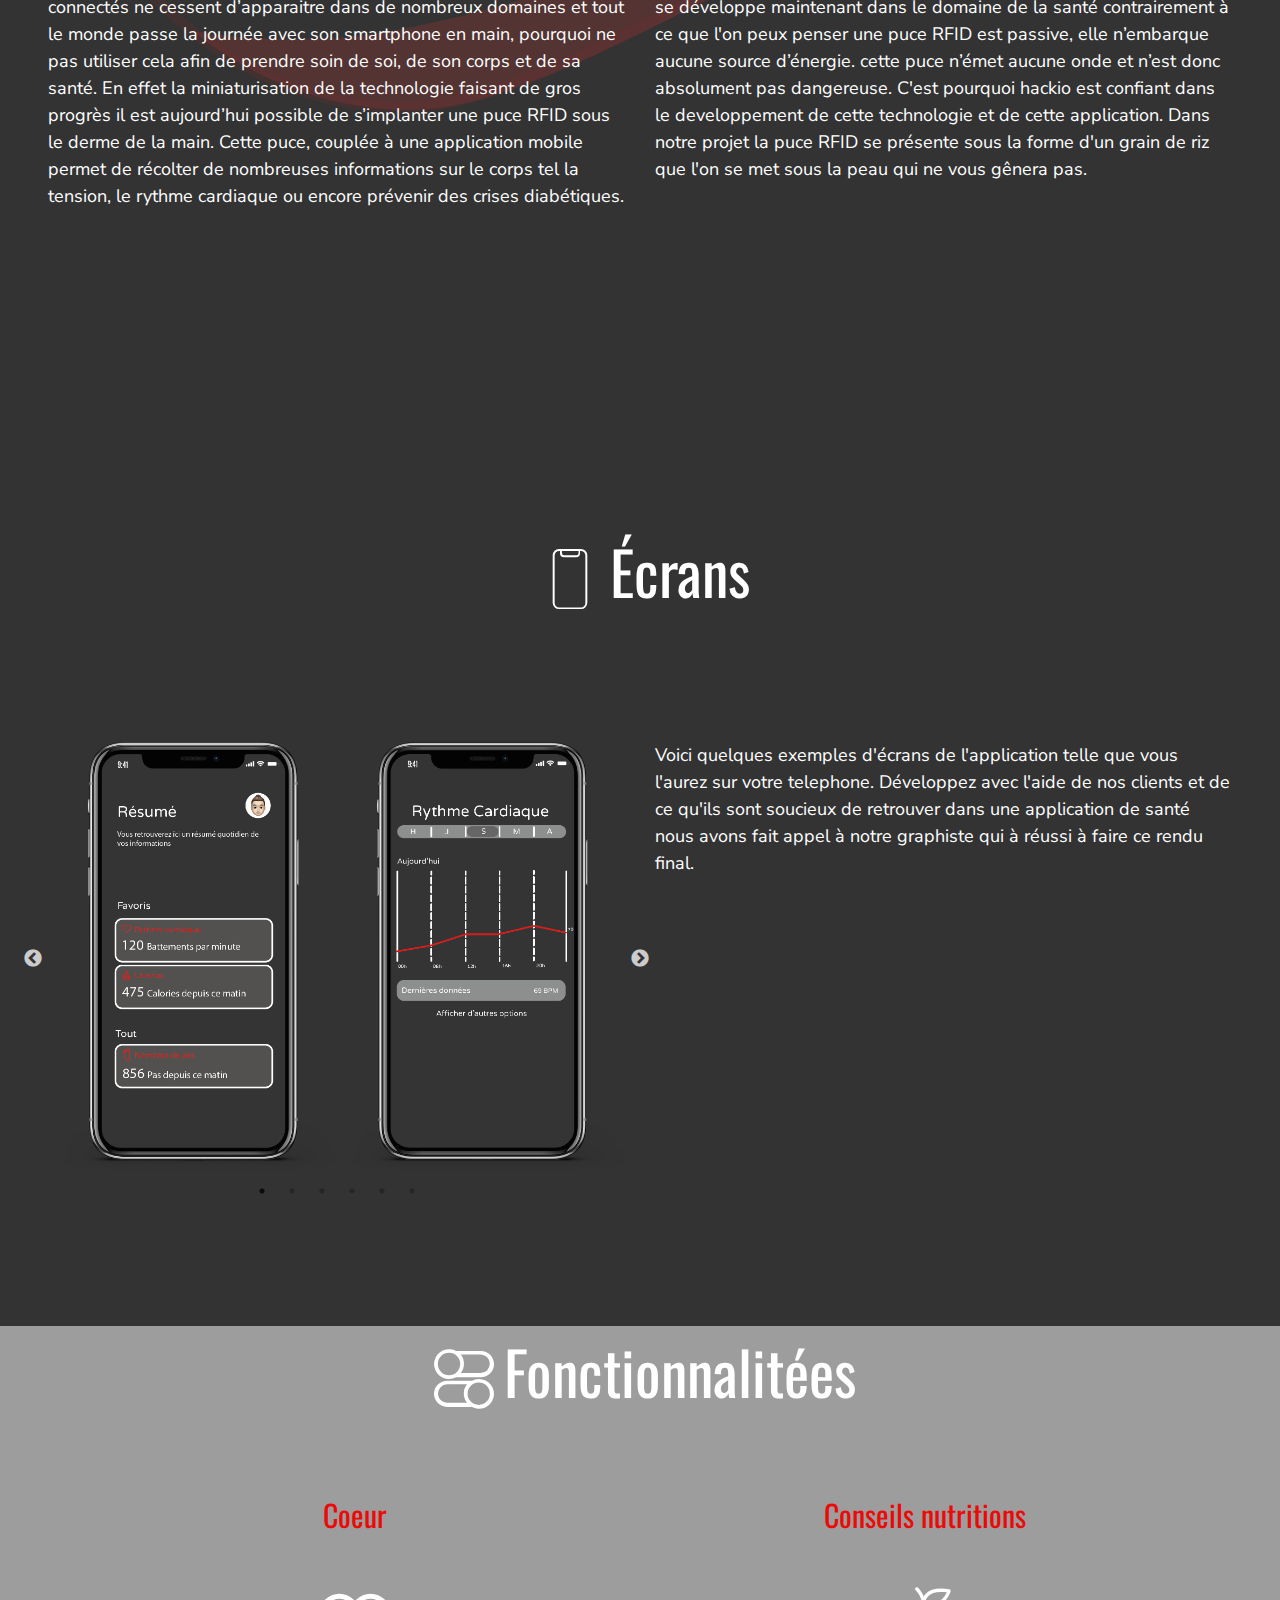
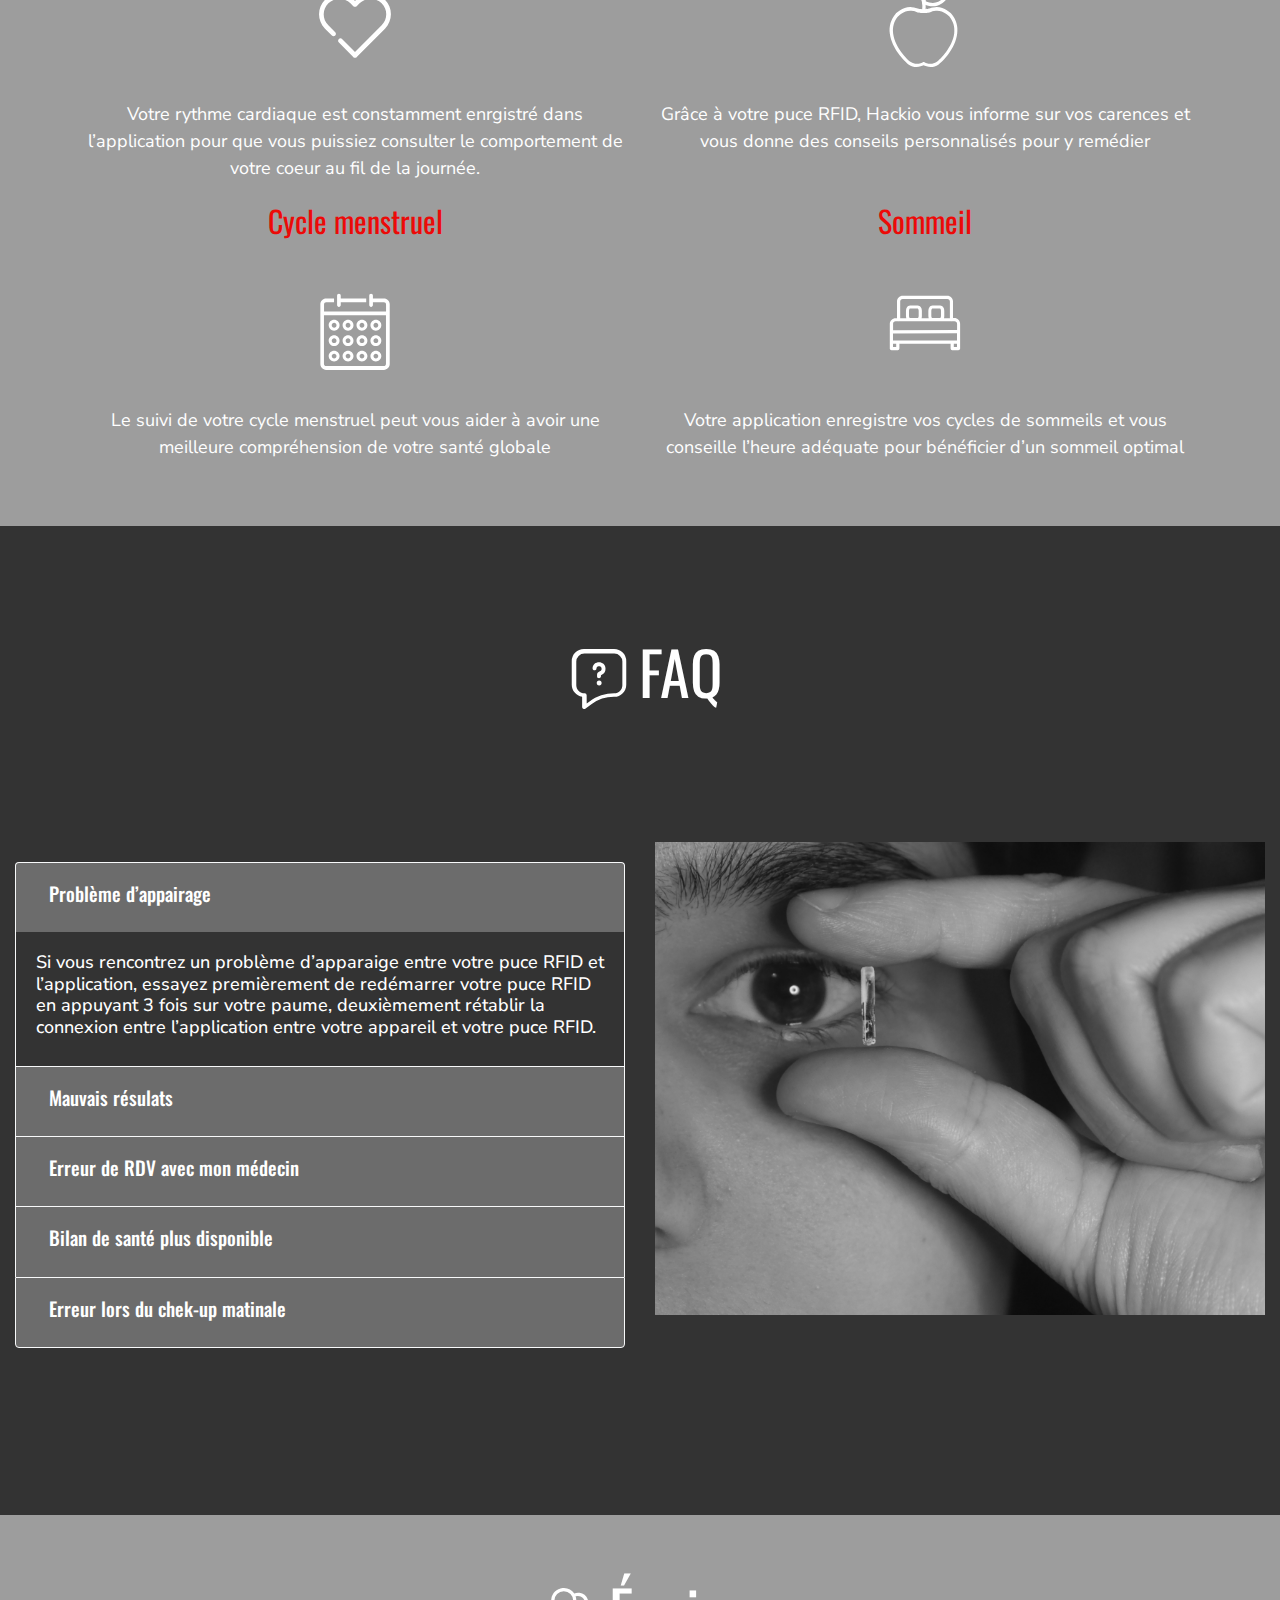
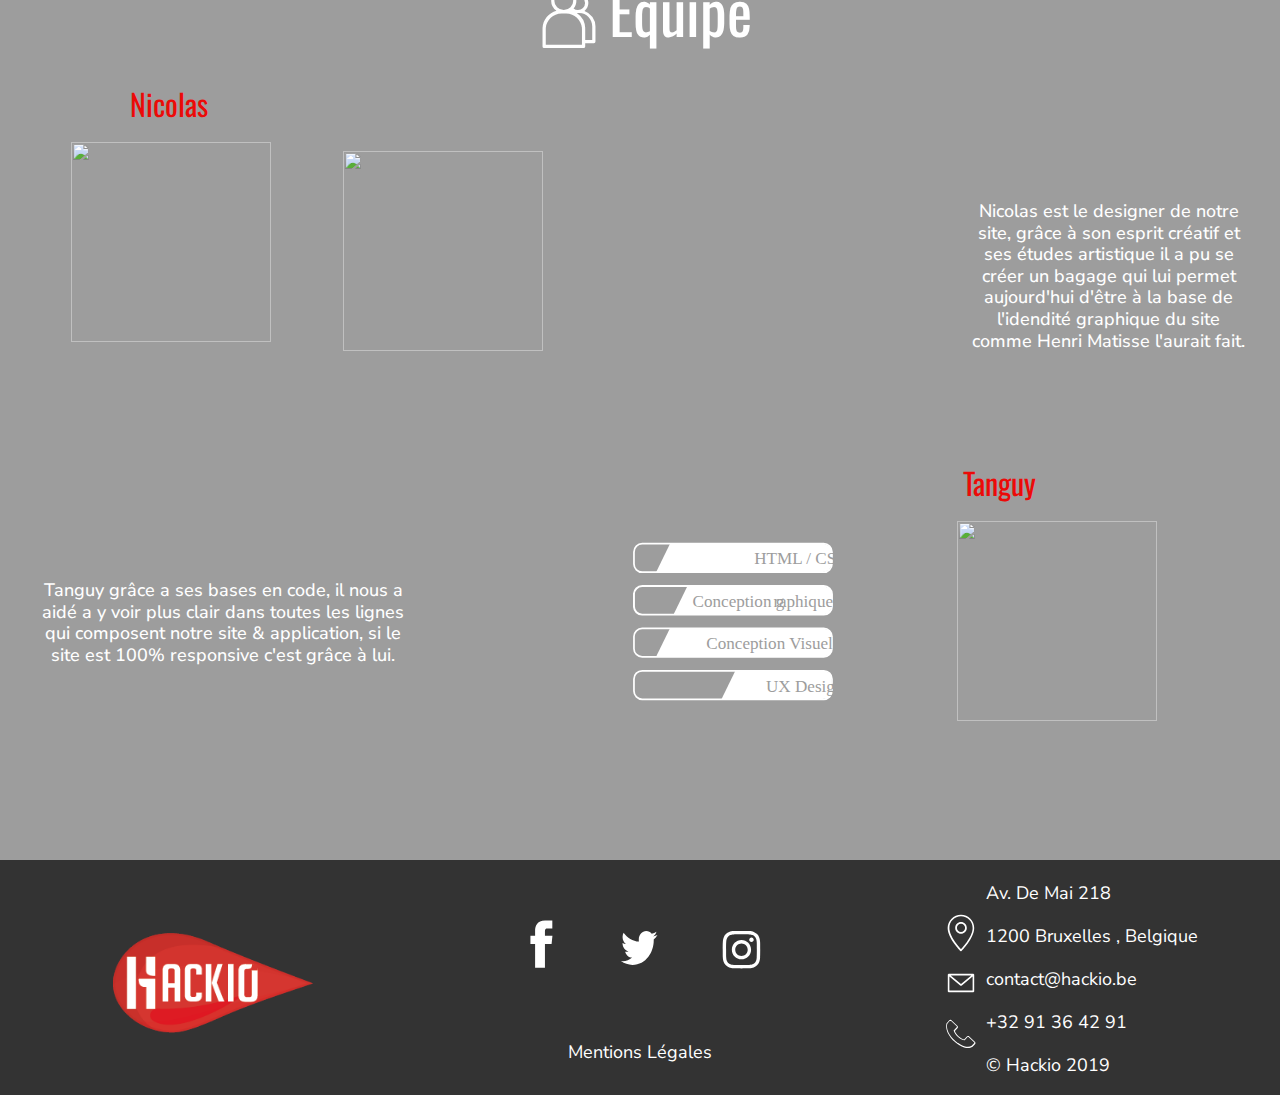
==== commit 13a2163a: "Update index.html" ====
--- a/index.html
+++ b/index.html
@@ -33,39 +33,35 @@
         <div class="collapse navbar-collapse" id="navbarSupportedContent">
           <ul class="navbar-nav mr-auto">
             <li class="nav-item active navelement">
-              <a class="nav-link" href="#sectionhome">Accueil </a>
-            </li>
-            <li class="nav-item navelement">
-              <a class="nav-link" href="#sectionprojet">Projet</a>
-            </li>
-            <li class="nav-item navelement">
-              <a class="nav-link" href="#sectionecrans">Écrans</a>
-            </li>
-            <li class="nav-item navelement">
-              <a class="nav-link" href="#sectionfunctions">Fonctionnalitées </a>
-            </li>
-            <li class="nav-item navelement">
-              <a class="nav-link" href="#sectionfaq">FAQ</a>
-            </li>
-            <li class="nav-item navelement">
-             <a class="nav-link" href="#sectionequipe">Équipe</a>
+              <a class="nav-link" href="#">Accueil </a>
+            </li>
+            <li class="nav-item navelement">
+              <a class="nav-link" href="#">Présentation</a>
+            </li>
+            <li class="nav-item navelement">
+              <a class="nav-link" href="#">Écrans</a>
+            </li>
+            <li class="nav-item navelement">
+              <a class="nav-link" href="#functions">Fonctionnalitées </a>
+            </li>
+            <li class="nav-item navelement">
+              <a class="nav-link" href="#">FAQ</a>
+            </li>
+            <li class="nav-item navelement">
+             <a class="nav-link" href="#">Équipe</a>
             </li>
           </ul>
-          <button class="btn  btncolor:hover btncolor" href="#sectionecrans">Télécharger</button>
+          <button class="btn  btncolor:hover btncolor" href="#">Télécharger</button>
         </div>
     </nav>
 
 <!--HOME-->
-<section class="w-100 min-vh-100" id="sectionhome">
-
-    <div class="containerhome container-fluid"id="sectionhome">
-        <h1 class="titre paddingtitre"> Hackio, <br> Un médecin toujours <br> à porté de main</h1>
-    </div>
-
-</section>
+<div class="containerhome container-fluid">
+  <h1 class="titre paddingtitre"> Hackio, <br> Un médecin toujours <br> à porté de main</h1>
+</div>
 
 <!--PRESENTATION-->
-<section class="min-vh-100 d-flex align-items-center px-5" id="sectionprojet">
+<section class="min-vh-100 d-flex align-items-center px-5">
 
 <div class="containerpres">
 
@@ -80,20 +76,20 @@
     <div class="col-md-6">
       <p class="soustitre">Présentation du projet</p>
       <br>
-      <p class="txt">Lorem ipsum dolor sit amet, consectetur adipiscing elit. Vivamus vitae tellus congue, interdum lorem sed, luctus diam. Aliquam aliquet, nisl sit amet vulputate egestas, lorem mi dictum nulla, vel viverra risus risus id nulla. Duis elementum, dolor consectetur tempor pulvinar, libero purus iaculis nulla, ac fermentum justo quam sed odio. </p>
+      <p class="txt">Le concept de cette société est le biohacking, aujourd’hui les appareils connectés ne cessent d’apparaitre dans de nombreux domaines et tout le monde passe la journée avec son smartphone en main, pourquoi ne pas utiliser cela afin de prendre soin de soi, de son corps et de sa santé. En effet la miniaturisation de la technologie faisant de gros progrès il est aujourd’hui possible de s’implanter une puce RFID sous le derme de la main. Cette puce, couplée à une application mobile permet de récolter de nombreuses informations sur le corps tel la tension, le rythme cardiaque ou encore prévenir des crises diabétiques.</p>
     </div>
 
     <div class="col-md-6">
         <p class="soustitre">Technologie RFID</p>
         <br>
-        <p class="txt">Lorem ipsum dolor sit amet, consectetur adipiscing elit. Vivamus vitae tellus congue, interdum lorem sed, luctus diam. Aliquam aliquet, nisl sit amet vulputate egestas, lorem mi dictum nulla, vel viverra risus risus id nulla. Duis elementum, dolor consectetur tempor pulvinar, libero purus iaculis nulla, ac fermentum justo quam sed odio. </p>
+        <p class="txt">La technologie RFID présente depuis longtemps tout autour de nous, se développe maintenant dans le domaine de la santé contrairement à ce que l'on peux penser une puce RFID est passive, elle n’embarque aucune source d’énergie. cette puce n’émet aucune onde et n’est donc absolument pas dangereuse. C'est pourquoi hackio est confiant dans le developpement de cette technologie et de cette application. Dans notre projet la puce RFID se présente sous la forme d'un grain de riz que l'on se met sous la peau qui ne vous gênera pas.  </p>
     </div>
   </div>
 
 </section>
 
 <!--ÉCRANS-->
-<section class="w-100 min-vh-100 px-5" id="sectionecrans">
+<section class="w-100 min-vh-100 px-5">
 
     <div class="goute paddingecrans">
         <img class="sizeicon" src="images/ecrans.svg">
@@ -124,14 +120,8 @@
       </div>
     </div>
 
-    <div class="col-md-6 paddingtxtfaq">
-        <p class="txt">Lorem ipsum dolor sit amet, consectetur adipiscing elit. Vivamus vitae tellus congue, interdum lorem sed, luctus diam. Aliquam aliquet, nisl sit amet vulputate egestas, lorem mi dictum nulla, vel viverra risus risus id nulla. Duis elementum, dolor consectetur tempor pulvinar, libero purus iaculis nulla, ac fermentum justo quam sed odio. </p>
-
-      <div class="btndonlowd">
-        <img class="sizedonlowdbtn" src="images/AppStore-FR.png">
-        <img class="sizedonlowdbtn" src="images/GooglePlay-FR.png">
-      </div>
-
+    <div class="col-md-6">
+        <p class="txt">Voici quelques exemples d'écrans de l'application telle que vous l'aurez sur votre telephone. Développez avec l'aide de nos clients et de ce qu'ils sont soucieux de retrouver dans une application de santé nous avons fait appel à notre graphiste qui à réussi à faire ce rendu final.  </p>
     </div>
   </div>
 
@@ -140,9 +130,7 @@
 </div>
 
 <!--FONCTIONNALITES-->
-<section class="w-100 min-vh-100" id="sectionfunctions">
-
-<div class="container-fluid fonctionnaliteesbkn">
+<div class="container-fluid fonctionnaliteesbkn" id="#functions">
 
     <div class="goute">
         <img class="sizeicon" src="images/Fonction.svg">
@@ -153,16 +141,16 @@
      <div class="row">
       <div class="col-md-6">
        <p class="soustitre text-center">Coeur</p>
-
+       <br>
        <img class="icon rounded mx-auto d-block" src="images/coeur.svg">
-       
+       <br>
        <p class="txt text-center">Votre rythme cardiaque est constamment enrgistré dans l’application pour que vous puissiez consulter le comportement de votre coeur au fil de la journée. </p>
       </div>
       <div class="col-md-6">
        <p class="soustitre text-center">Conseils nutritions</p>
-      
+       <br>
        <img class="icon rounded mx-auto d-block" src="images/nutri.svg">
-      
+       <br>
        <p class="txt text-center">Grâce à votre puce RFID, Hackio vous informe sur vos carences et vous donne des conseils personnalisés pour y remédier</p>
       </div>
     </div>
@@ -172,16 +160,16 @@
     <div class="row">
       <div class="col-md-6">
        <p class="soustitre text-center">Cycle menstruel</p>
-      
+       <br>
        <img class="icon rounded mx-auto d-block" src="images/calendrier.svg">
-     
+       <br>
        <p class="txt text-center">Le suivi de votre cycle menstruel peut vous aider à avoir une meilleure compréhension de votre santé globale </p>
       </div>
       <div class="col-md-6">
         <p class="soustitre text-center">Sommeil</p>
-     
+        <br>
         <img class="icon rounded mx-auto d-block" src="images/sommeil.svg">
-     
+        <br>
         <p class="txt text-center">Votre application enregistre vos cycles de sommeils et vous conseille l’heure adéquate pour bénéficier d’un sommeil optimal</p>
       </div>
     </div>
@@ -189,11 +177,8 @@
 
 </div>
 
-</section>
-
 <!--FAQ-->
-<section class="w-100 min-vh-100" id="sectionfaq">
-<div class="container-fluid paddingfaq" id="sectionfaq">
+<div class="container-fluid paddingfaq">
 
     <div class="goute">
         <img class="sizeicon" src="images/faq.svg">
@@ -212,7 +197,7 @@
         </div>
         <div id="collapseOne" class="collapse show faqsousections" aria-labelledby="headingOne" data-parent="#accordionExample">
           <div class="card-body">
-            <h1 class="txt">Si vous rencontrez un problème d’apparaige entre votre puce RFID et l’application, essayez premièrement de redémarrer votre puce RFID en appuyant 3 fois sur votre paume, deuxièmement rétablir la connexion entre l’application entre votre appareil et votre puce RFID </h1>
+            <h1 class="txt">Si vous rencontrez un problème d’apparaige entre votre puce RFID et l’application, essayez premièrement de redémarrer votre puce RFID en appuyant 3 fois sur votre paume, deuxièmement rétablir la connexion entre l’application entre votre appareil et votre puce RFID. </h1>
           </div>
         </div>
       </div>
@@ -225,7 +210,7 @@
        </div>
         <div id="collapseTwo" class="collapse faqsousections" aria-labelledby="headingTwo" data-parent="#accordionExample">
           <div class="card-body">
-            <h1 class="txt">Anim pariatur cliche reprehenderit, enim eiusmod high life accusamus terry richardson ad squid. 3 wolf moon officia aute, non cupidatat skateboard dolor brunch. Food truck quinoa nesciunt laborum eiusmod. Brunch 3 wolf moon tempor, sunt aliqua put a bird on it squid single-origin coffee nulla assumenda shoreditch et. Nihil anim keffiyeh helvetica, craft beer labore wes anderson cred nesciunt sapiente ea proident. Ad vegan excepteur butcher vice lomo. Leggings occaecat craft beer farm-to-table, raw denim aesthetic synth nesciunt you probably haven't heard of them accusamus labore sustainable VHS.</h1>
+            <h1 class="txt">Si vous pensez que les résultats obtenu sur l'application sont mauvais, essayer de refaire le test en ne décollant pas votre appareil de la puce jusqu'à ce que l'écran se remplisse et que le chargement s'éffectue.</h1>
           </div>
         </div>
       </div>
@@ -238,7 +223,7 @@
         </div>
         <div id="collapseThree" class="collapse faqsousections" aria-labelledby="headingThree" data-parent="#accordionExample">
           <div class="card-body">
-            <h1 class="txt">Anim pariatur cliche reprehenderit, enim eiusmod high life accusamus terry richardson ad squid. 3 wolf moon officia aute, non cupidatat skateboard dolor brunch. Food truck quinoa nesciunt laborum eiusmod. Brunch 3 wolf moon tempor, sunt aliqua put a bird on it squid single-origin coffee nulla assumenda shoreditch et. Nihil anim keffiyeh helvetica, craft beer labore wes anderson cred nesciunt sapiente ea proident. Ad vegan excepteur butcher vice lomo. Leggings occaecat craft beer farm-to-table, raw denim aesthetic synth nesciunt you probably haven't heard of them accusamus labore sustainable VHS.</h1>
+            <h1 class="txt">Si une erreur se produit lors de la prise de rendez-vous avec votre médecin, cela est peut-être dû au fait que le rdv que vous souhaitez est déjà pris dans ce cas précis c'est à votre docteur de mettre à jour son agenda en ligne, vous pouvez toujours prendre contact avec lui par téléphone pour essayer de fixer un rendez-vous.</h1>
           </div>
         </div>
       </div>
@@ -251,7 +236,7 @@
         </div>
         <div id="collapseFour" class="collapse faqsousections" aria-labelledby="headingFour" data-parent="#accordionExample">
           <div class="card-body">
-            <h1 class="txt">Anim pariatur cliche reprehenderit, enim eiusmod high life accusamus terry richardson ad squid. 3 wolf moon officia aute, non cupidatat skateboard dolor brunch. Food truck quinoa nesciunt laborum eiusmod. Brunch 3 wolf moon tempor, sunt aliqua put a bird on it squid single-origin coffee nulla assumenda shoreditch et. Nihil anim keffiyeh helvetica, craft beer labore wes anderson cred nesciunt sapiente ea proident. Ad vegan excepteur butcher vice lomo. Leggings occaecat craft beer farm-to-table, raw denim aesthetic synth nesciunt you probably haven't heard of them accusamus labore sustainable VHS.</h1>
+            <h1 class="txt">Si vous vous rendez compte qu'un bilan de santé effectué n'est plus disponible, c'est surement parce que votre médecin effectue un check-up de ce bilan dans ce cas essayer de prendre contact avec lui pour avoir plus d'informations.</h1>
           </div>
         </div>
       </div>
@@ -264,7 +249,7 @@
         </div>
         <div id="collapseFive" class="collapse faqsousections" aria-labelledby="headingThree" data-parent="#accordionExample">
           <div class="card-body">
-            <h1 class="txt">Anim pariatur cliche reprehenderit, enim eiusmod high life accusamus terry richardson ad squid. 3 wolf moon officia aute, non cupidatat skateboard dolor brunch. Food truck quinoa nesciunt laborum eiusmod. Brunch 3 wolf moon tempor, sunt aliqua put a bird on it squid single-origin coffee nulla assumenda shoreditch et. Nihil anim keffiyeh helvetica, craft beer labore wes anderson cred nesciunt sapiente ea proident. Ad vegan excepteur butcher vice lomo. Leggings occaecat craft beer farm-to-table, raw denim aesthetic synth nesciunt you probably haven't heard of them accusamus labore sustainable VHS.</h1>
+            <h1 class="txt">l'algorithme d'Hackio peut estimer que votre système interne n'est pas à 100% encore réveillé afin d'éviter de fausser les résultats il est conseiller de réessayer le check-up dans 30 minutes.</h1>
           </div>
         </div>
       </div>
@@ -278,11 +263,7 @@
   </div>
 </div>
 
-</section>
-
 <!--Équipe-->
-<section class="w-100 min-vh-100" id="sectionequipe">
-
 <div class="container-fluid equipebkn paddingequipe">
 
     <div class="goute">
@@ -302,7 +283,7 @@
       </div>
 
       <div class="col-md">
-        <h1 class="txt text-center paddingtxtequipe">Anim pariatur cliche reprehenderit, enim eiusmod high life accusamus terry richardson ad squid. 3 wolf moon officia aute, non cupidatat skateboard dolor brunch.</h1>
+        <h1 class="txt text-center paddingtxtequipe">Nicolas est le designer de notre site, grâce à son esprit créatif et ses études artistique il a pu se créer un bagage qui lui permet aujourd'hui d'être à la base de l'idendité graphique du site comme Henri Matisse l'aurait fait. </h1>
       </div>
     </div> 
   </div>
@@ -312,7 +293,7 @@
     <div class="container-fluid">
       <div class="row">
         <div class="col-md order-3 order-md-1">
-          <h1 class="txt text-center paddingtxtequipe">Anim pariatur cliche reprehenderit, enim eiusmod high life accusamus terry richardson ad squid. 3 wolf moon officia aute, non cupidatat skateboard dolor brunch.</h1>
+          <h1 class="txt text-center paddingtxtequipe">Tanguy grâce a ses bases en code, il nous a aidé a y voir plus clair dans toutes les lignes qui composent notre site & application, si le site est 100% responsive c'est grâce à lui. </h1>
         </div>
 
         <div class="col-md paddingphotoequipe order-2">
@@ -326,8 +307,6 @@
       </div> 
     </div>
   </div>
-
-</section>
 
 <!--Footer-->
 <footer class="footer paddingfooter">
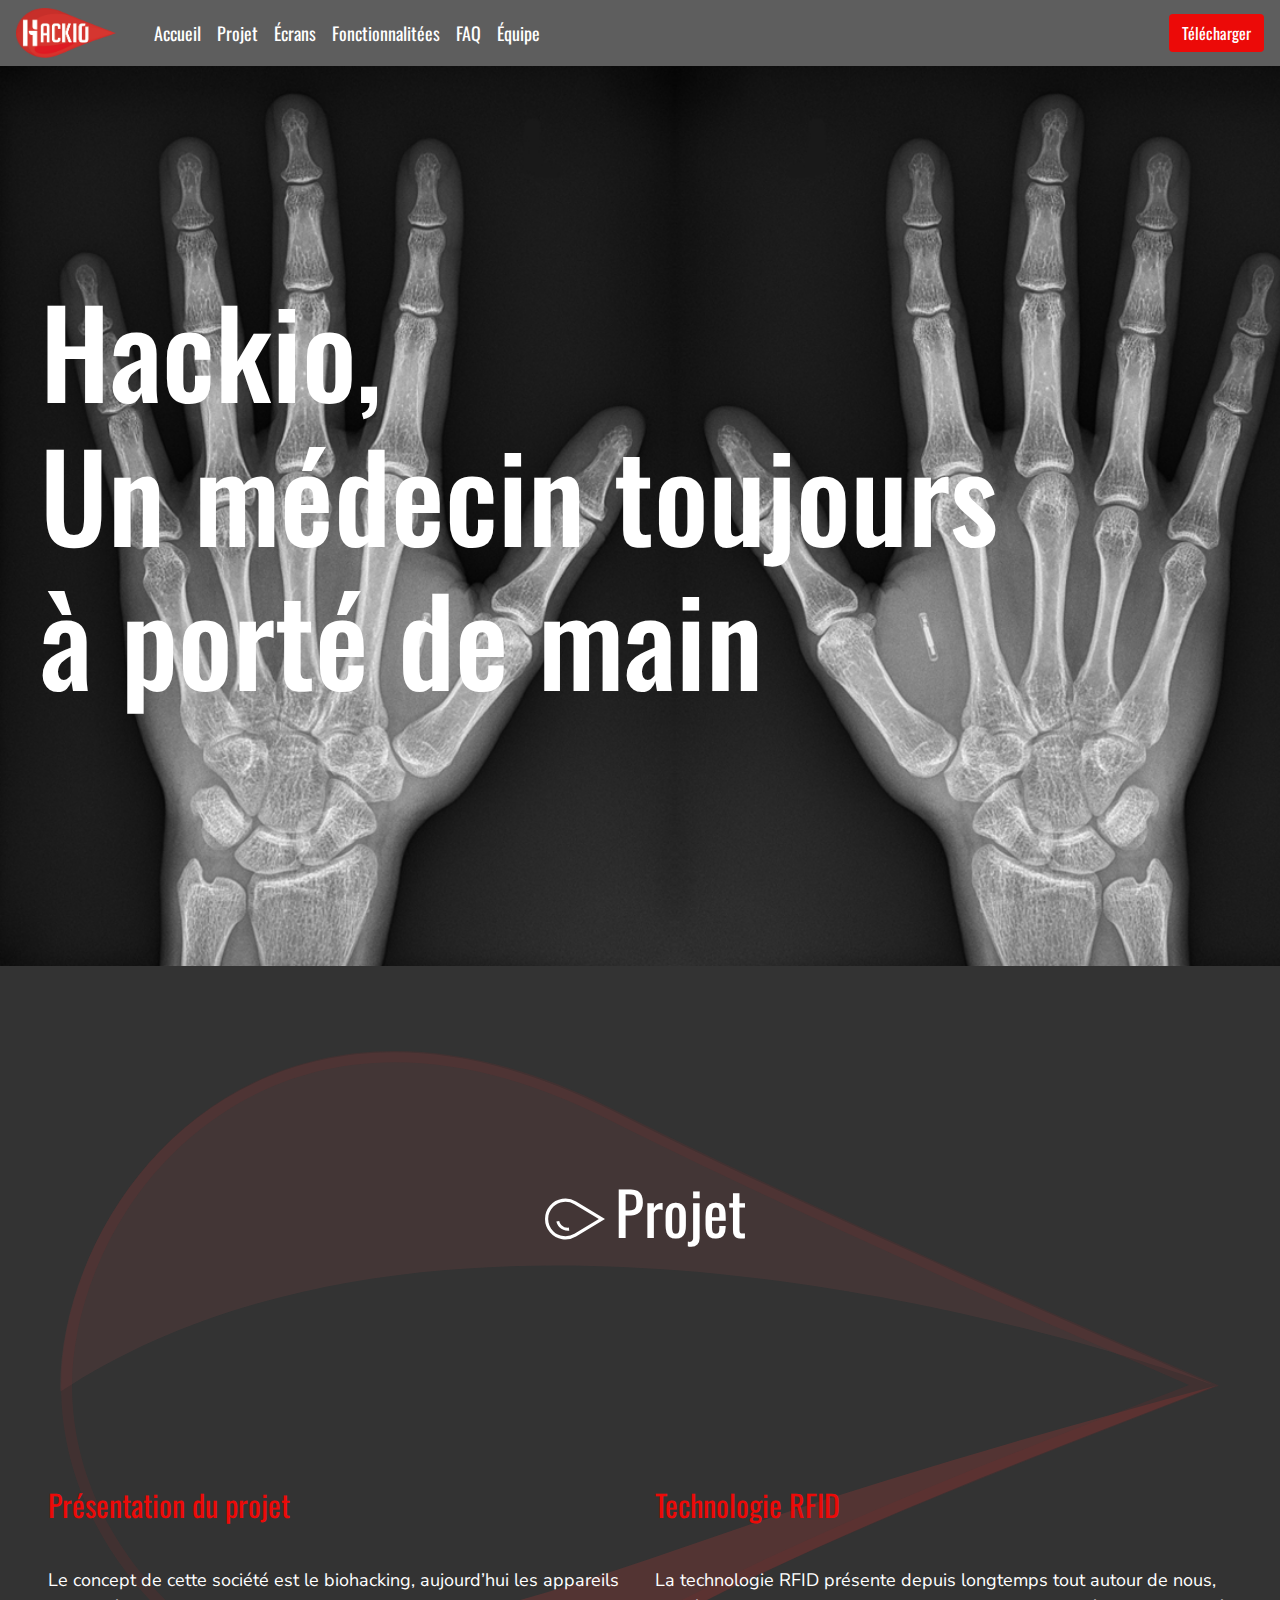
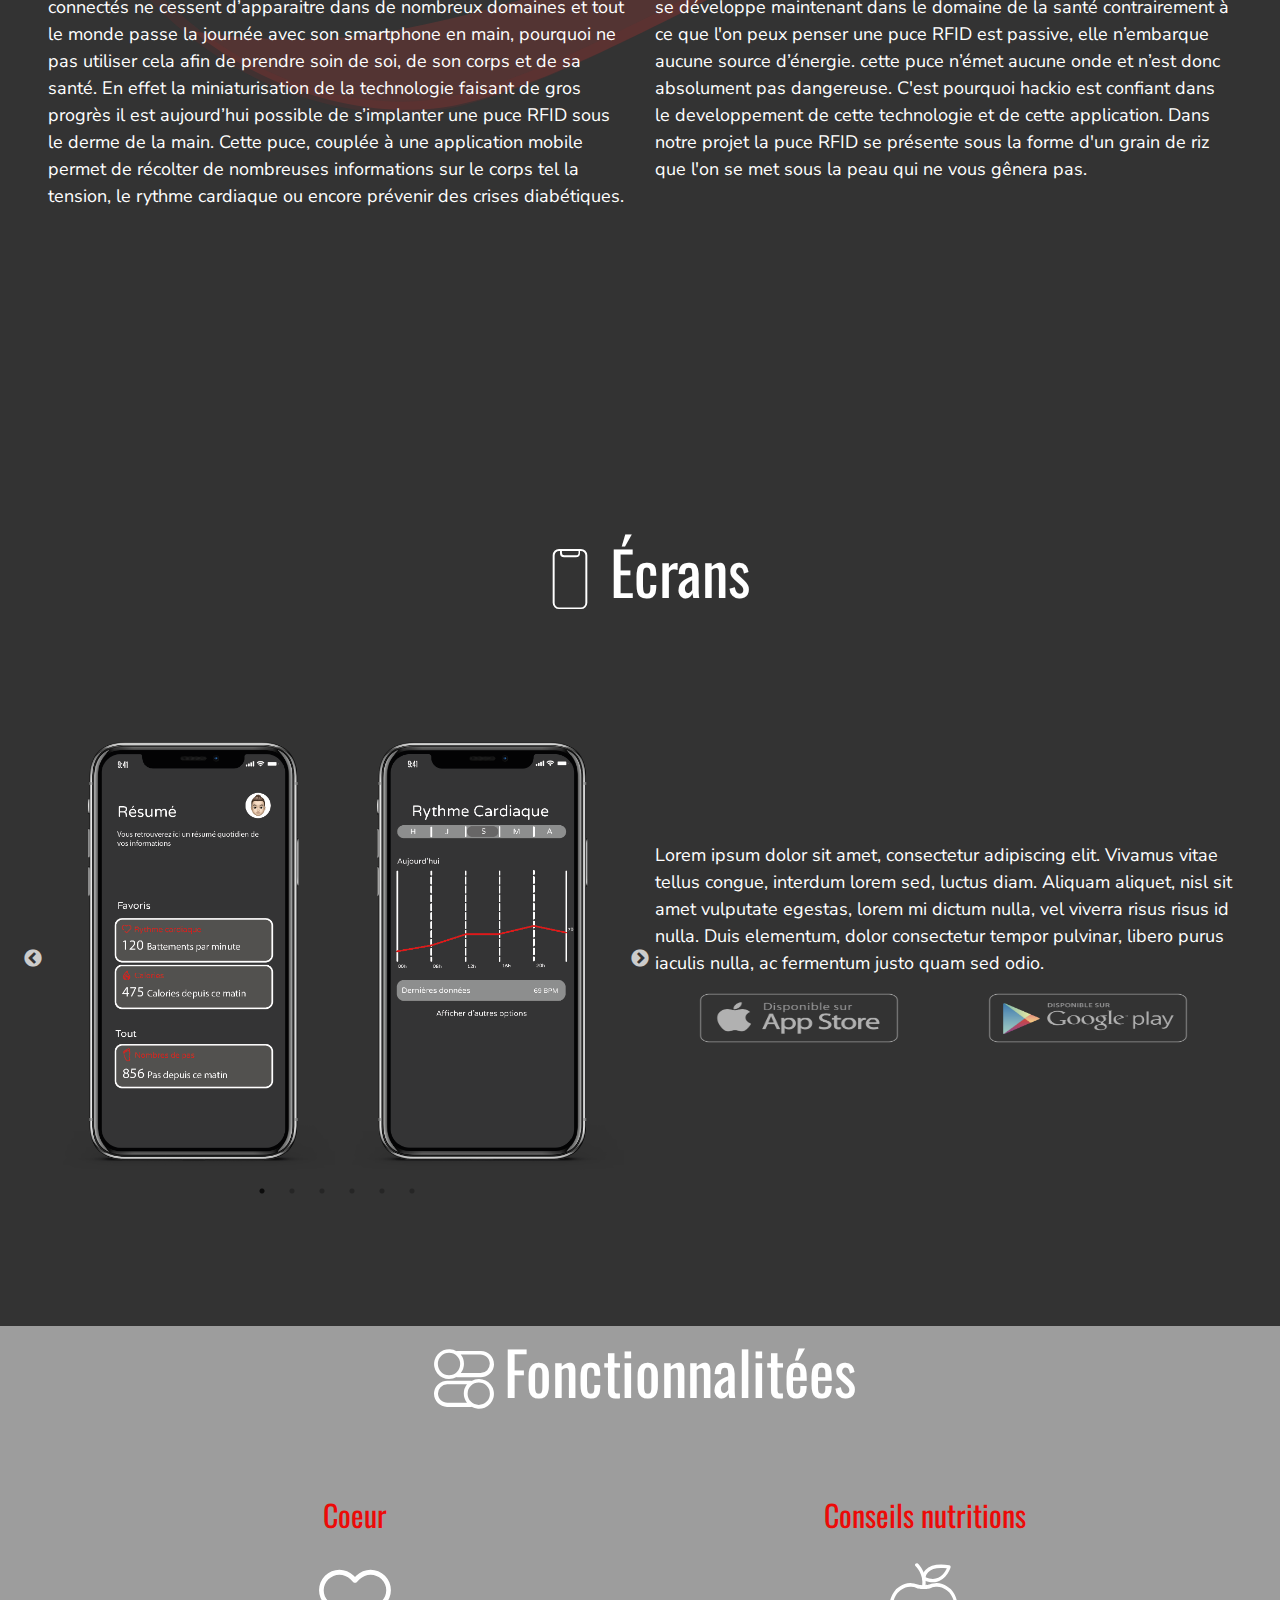
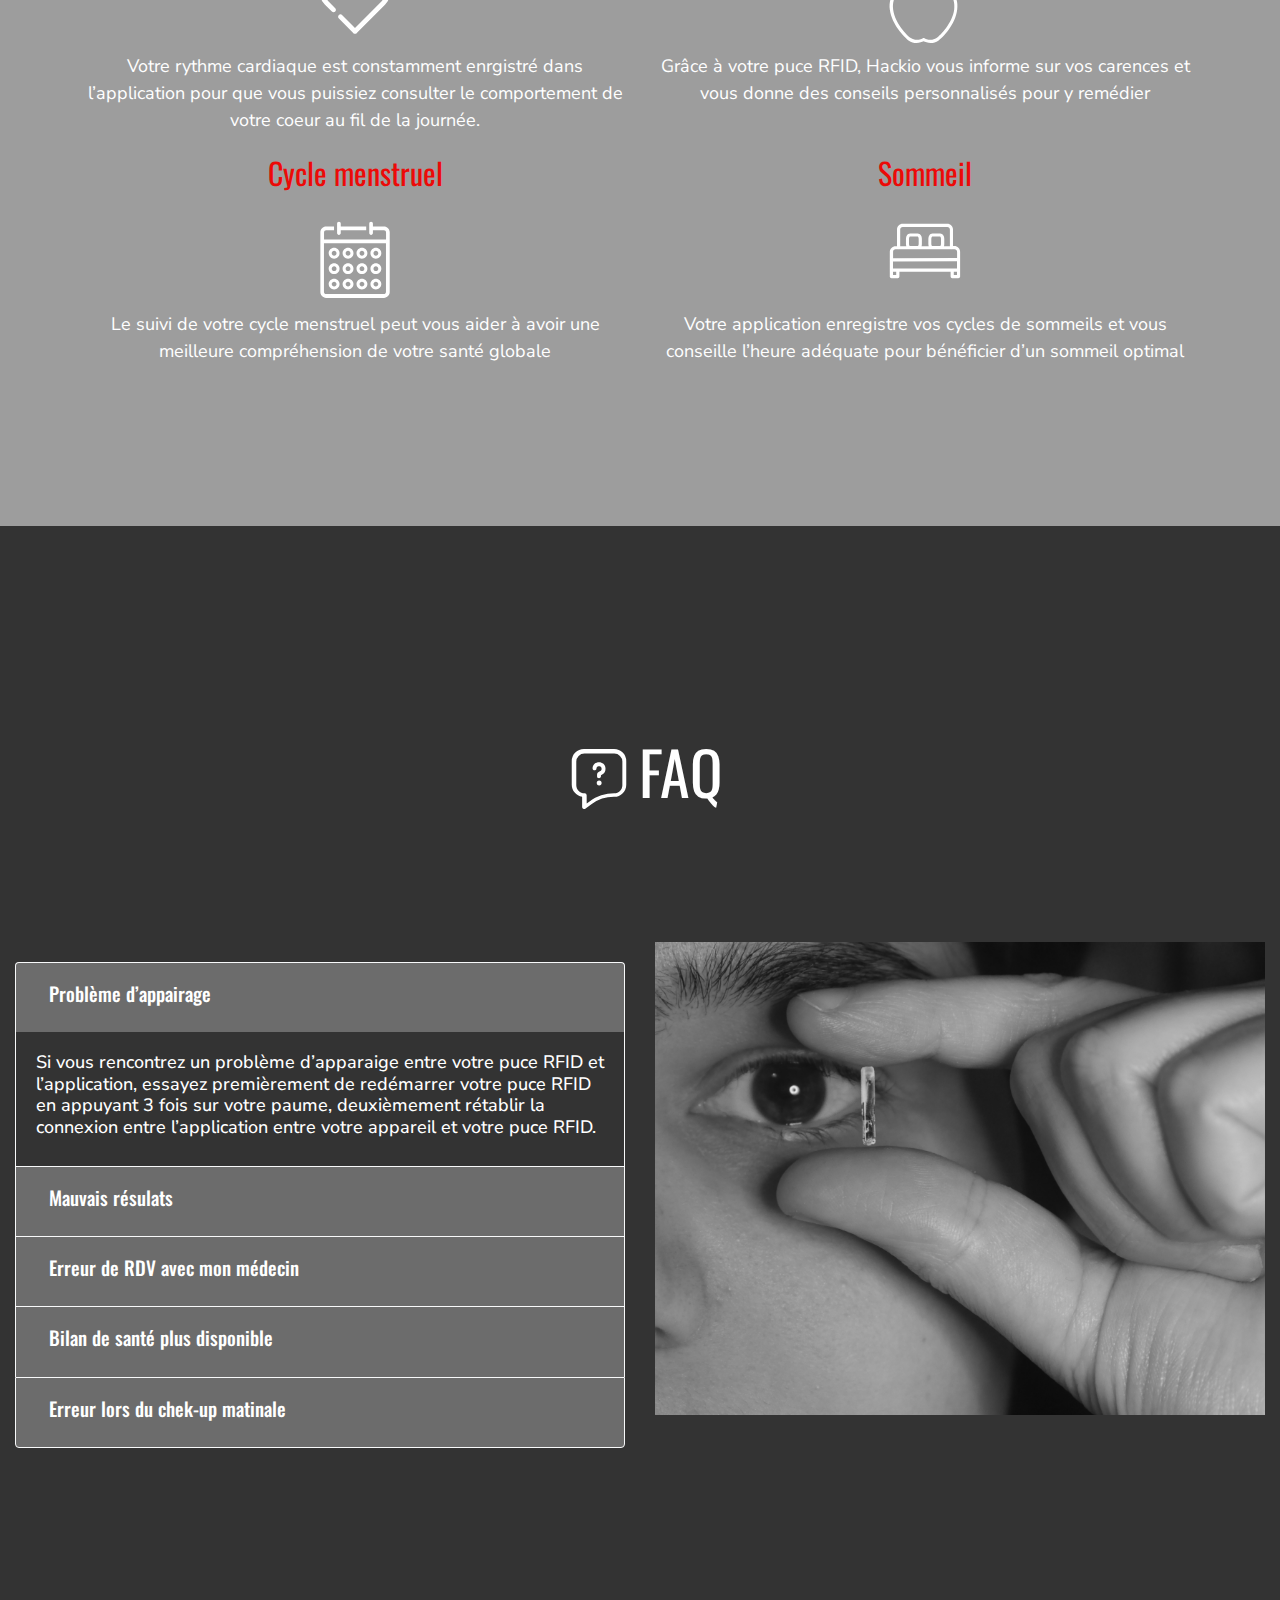
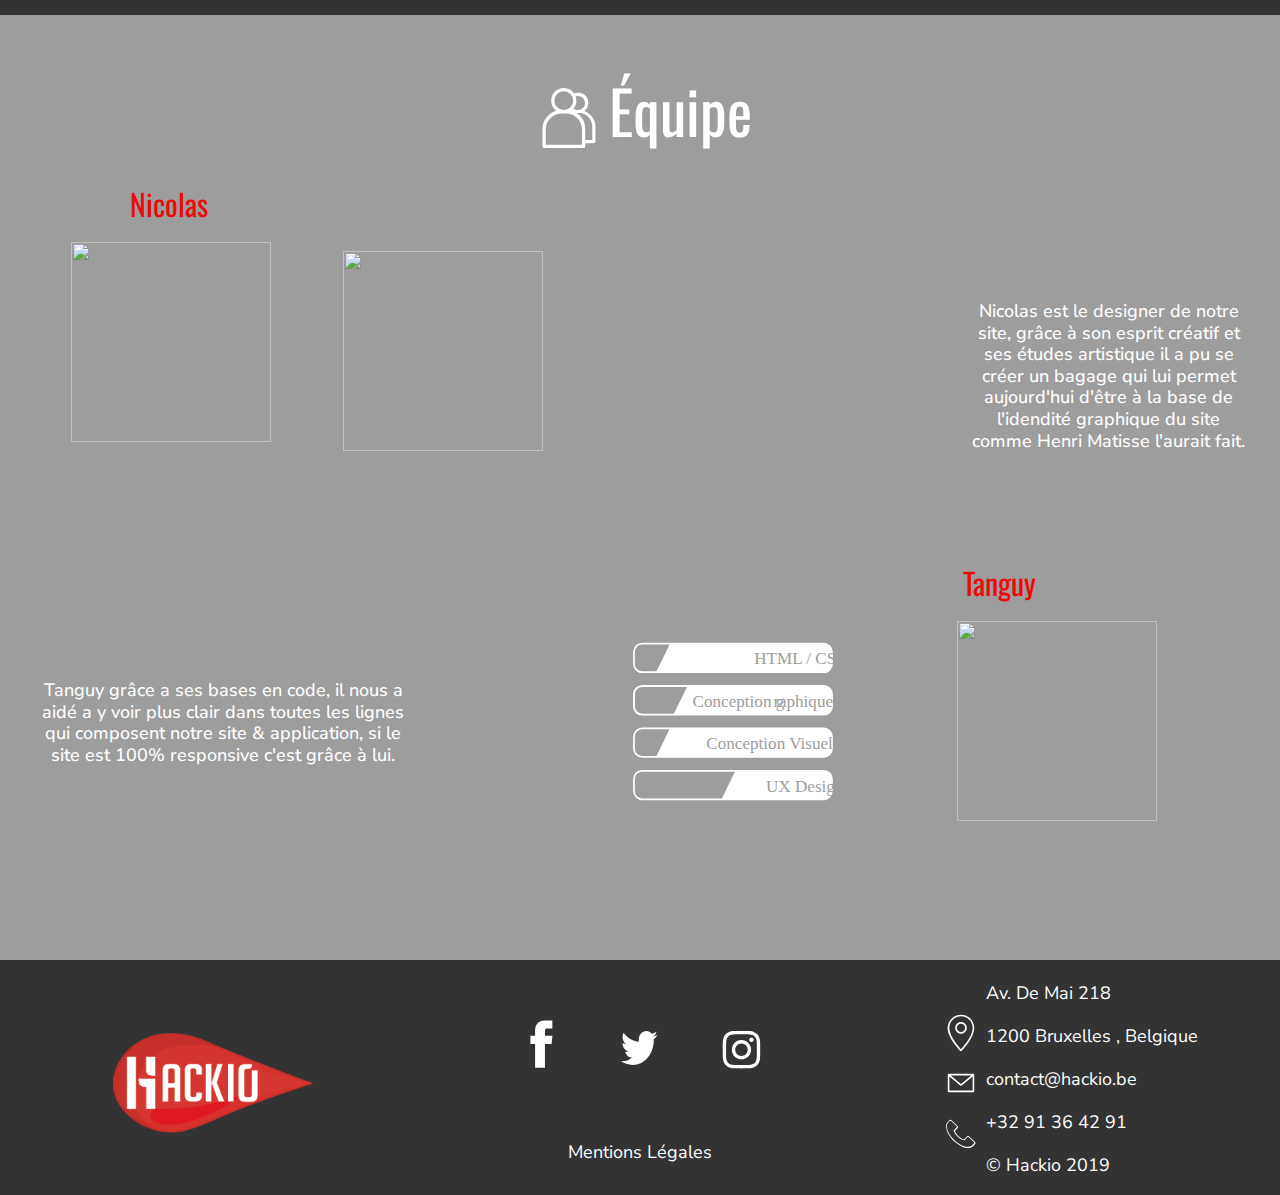
==== commit aa4e4343: "Merge branch 'master' of https://github.com/thelentanguy/Hackio" ====
--- a/index.html
+++ b/index.html
@@ -33,35 +33,39 @@
         <div class="collapse navbar-collapse" id="navbarSupportedContent">
           <ul class="navbar-nav mr-auto">
             <li class="nav-item active navelement">
-              <a class="nav-link" href="#">Accueil </a>
-            </li>
-            <li class="nav-item navelement">
-              <a class="nav-link" href="#">Présentation</a>
-            </li>
-            <li class="nav-item navelement">
-              <a class="nav-link" href="#">Écrans</a>
-            </li>
-            <li class="nav-item navelement">
-              <a class="nav-link" href="#functions">Fonctionnalitées </a>
-            </li>
-            <li class="nav-item navelement">
-              <a class="nav-link" href="#">FAQ</a>
-            </li>
-            <li class="nav-item navelement">
-             <a class="nav-link" href="#">Équipe</a>
+              <a class="nav-link" href="#sectionhome">Accueil </a>
+            </li>
+            <li class="nav-item navelement">
+              <a class="nav-link" href="#sectionprojet">Projet</a>
+            </li>
+            <li class="nav-item navelement">
+              <a class="nav-link" href="#sectionecrans">Écrans</a>
+            </li>
+            <li class="nav-item navelement">
+              <a class="nav-link" href="#sectionfunctions">Fonctionnalitées </a>
+            </li>
+            <li class="nav-item navelement">
+              <a class="nav-link" href="#sectionfaq">FAQ</a>
+            </li>
+            <li class="nav-item navelement">
+             <a class="nav-link" href="#sectionequipe">Équipe</a>
             </li>
           </ul>
-          <button class="btn  btncolor:hover btncolor" href="#">Télécharger</button>
+          <button class="btn  btncolor:hover btncolor" href="#sectionecrans">Télécharger</button>
         </div>
     </nav>
 
 <!--HOME-->
-<div class="containerhome container-fluid">
-  <h1 class="titre paddingtitre"> Hackio, <br> Un médecin toujours <br> à porté de main</h1>
-</div>
+<section class="w-100 min-vh-100" id="sectionhome">
+
+    <div class="containerhome container-fluid"id="sectionhome">
+        <h1 class="titre paddingtitre"> Hackio, <br> Un médecin toujours <br> à porté de main</h1>
+    </div>
+
+</section>
 
 <!--PRESENTATION-->
-<section class="min-vh-100 d-flex align-items-center px-5">
+<section class="min-vh-100 d-flex align-items-center px-5" id="sectionprojet">
 
 <div class="containerpres">
 
@@ -89,7 +93,7 @@
 </section>
 
 <!--ÉCRANS-->
-<section class="w-100 min-vh-100 px-5">
+<section class="w-100 min-vh-100 px-5" id="sectionecrans">
 
     <div class="goute paddingecrans">
         <img class="sizeicon" src="images/ecrans.svg">
@@ -120,8 +124,14 @@
       </div>
     </div>
 
-    <div class="col-md-6">
-        <p class="txt">Voici quelques exemples d'écrans de l'application telle que vous l'aurez sur votre telephone. Développez avec l'aide de nos clients et de ce qu'ils sont soucieux de retrouver dans une application de santé nous avons fait appel à notre graphiste qui à réussi à faire ce rendu final.  </p>
+    <div class="col-md-6 paddingtxtfaq">
+        <p class="txt">Lorem ipsum dolor sit amet, consectetur adipiscing elit. Vivamus vitae tellus congue, interdum lorem sed, luctus diam. Aliquam aliquet, nisl sit amet vulputate egestas, lorem mi dictum nulla, vel viverra risus risus id nulla. Duis elementum, dolor consectetur tempor pulvinar, libero purus iaculis nulla, ac fermentum justo quam sed odio. </p>
+
+      <div class="btndonlowd">
+        <img class="sizedonlowdbtn" src="images/AppStore-FR.png">
+        <img class="sizedonlowdbtn" src="images/GooglePlay-FR.png">
+      </div>
+
     </div>
   </div>
 
@@ -130,7 +140,9 @@
 </div>
 
 <!--FONCTIONNALITES-->
-<div class="container-fluid fonctionnaliteesbkn" id="#functions">
+<section class="w-100 min-vh-100" id="sectionfunctions">
+
+<div class="container-fluid fonctionnaliteesbkn">
 
     <div class="goute">
         <img class="sizeicon" src="images/Fonction.svg">
@@ -141,16 +153,16 @@
      <div class="row">
       <div class="col-md-6">
        <p class="soustitre text-center">Coeur</p>
-       <br>
+
        <img class="icon rounded mx-auto d-block" src="images/coeur.svg">
-       <br>
+       
        <p class="txt text-center">Votre rythme cardiaque est constamment enrgistré dans l’application pour que vous puissiez consulter le comportement de votre coeur au fil de la journée. </p>
       </div>
       <div class="col-md-6">
        <p class="soustitre text-center">Conseils nutritions</p>
-       <br>
+      
        <img class="icon rounded mx-auto d-block" src="images/nutri.svg">
-       <br>
+      
        <p class="txt text-center">Grâce à votre puce RFID, Hackio vous informe sur vos carences et vous donne des conseils personnalisés pour y remédier</p>
       </div>
     </div>
@@ -160,16 +172,16 @@
     <div class="row">
       <div class="col-md-6">
        <p class="soustitre text-center">Cycle menstruel</p>
-       <br>
+      
        <img class="icon rounded mx-auto d-block" src="images/calendrier.svg">
-       <br>
+     
        <p class="txt text-center">Le suivi de votre cycle menstruel peut vous aider à avoir une meilleure compréhension de votre santé globale </p>
       </div>
       <div class="col-md-6">
         <p class="soustitre text-center">Sommeil</p>
-        <br>
+     
         <img class="icon rounded mx-auto d-block" src="images/sommeil.svg">
-        <br>
+     
         <p class="txt text-center">Votre application enregistre vos cycles de sommeils et vous conseille l’heure adéquate pour bénéficier d’un sommeil optimal</p>
       </div>
     </div>
@@ -177,8 +189,11 @@
 
 </div>
 
+</section>
+
 <!--FAQ-->
-<div class="container-fluid paddingfaq">
+<section class="w-100 min-vh-100" id="sectionfaq">
+<div class="container-fluid paddingfaq" id="sectionfaq">
 
     <div class="goute">
         <img class="sizeicon" src="images/faq.svg">
@@ -263,7 +278,11 @@
   </div>
 </div>
 
+</section>
+
 <!--Équipe-->
+<section class="w-100 min-vh-100" id="sectionequipe">
+
 <div class="container-fluid equipebkn paddingequipe">
 
     <div class="goute">
@@ -307,6 +326,8 @@
       </div> 
     </div>
   </div>
+
+</section>
 
 <!--Footer-->
 <footer class="footer paddingfooter">
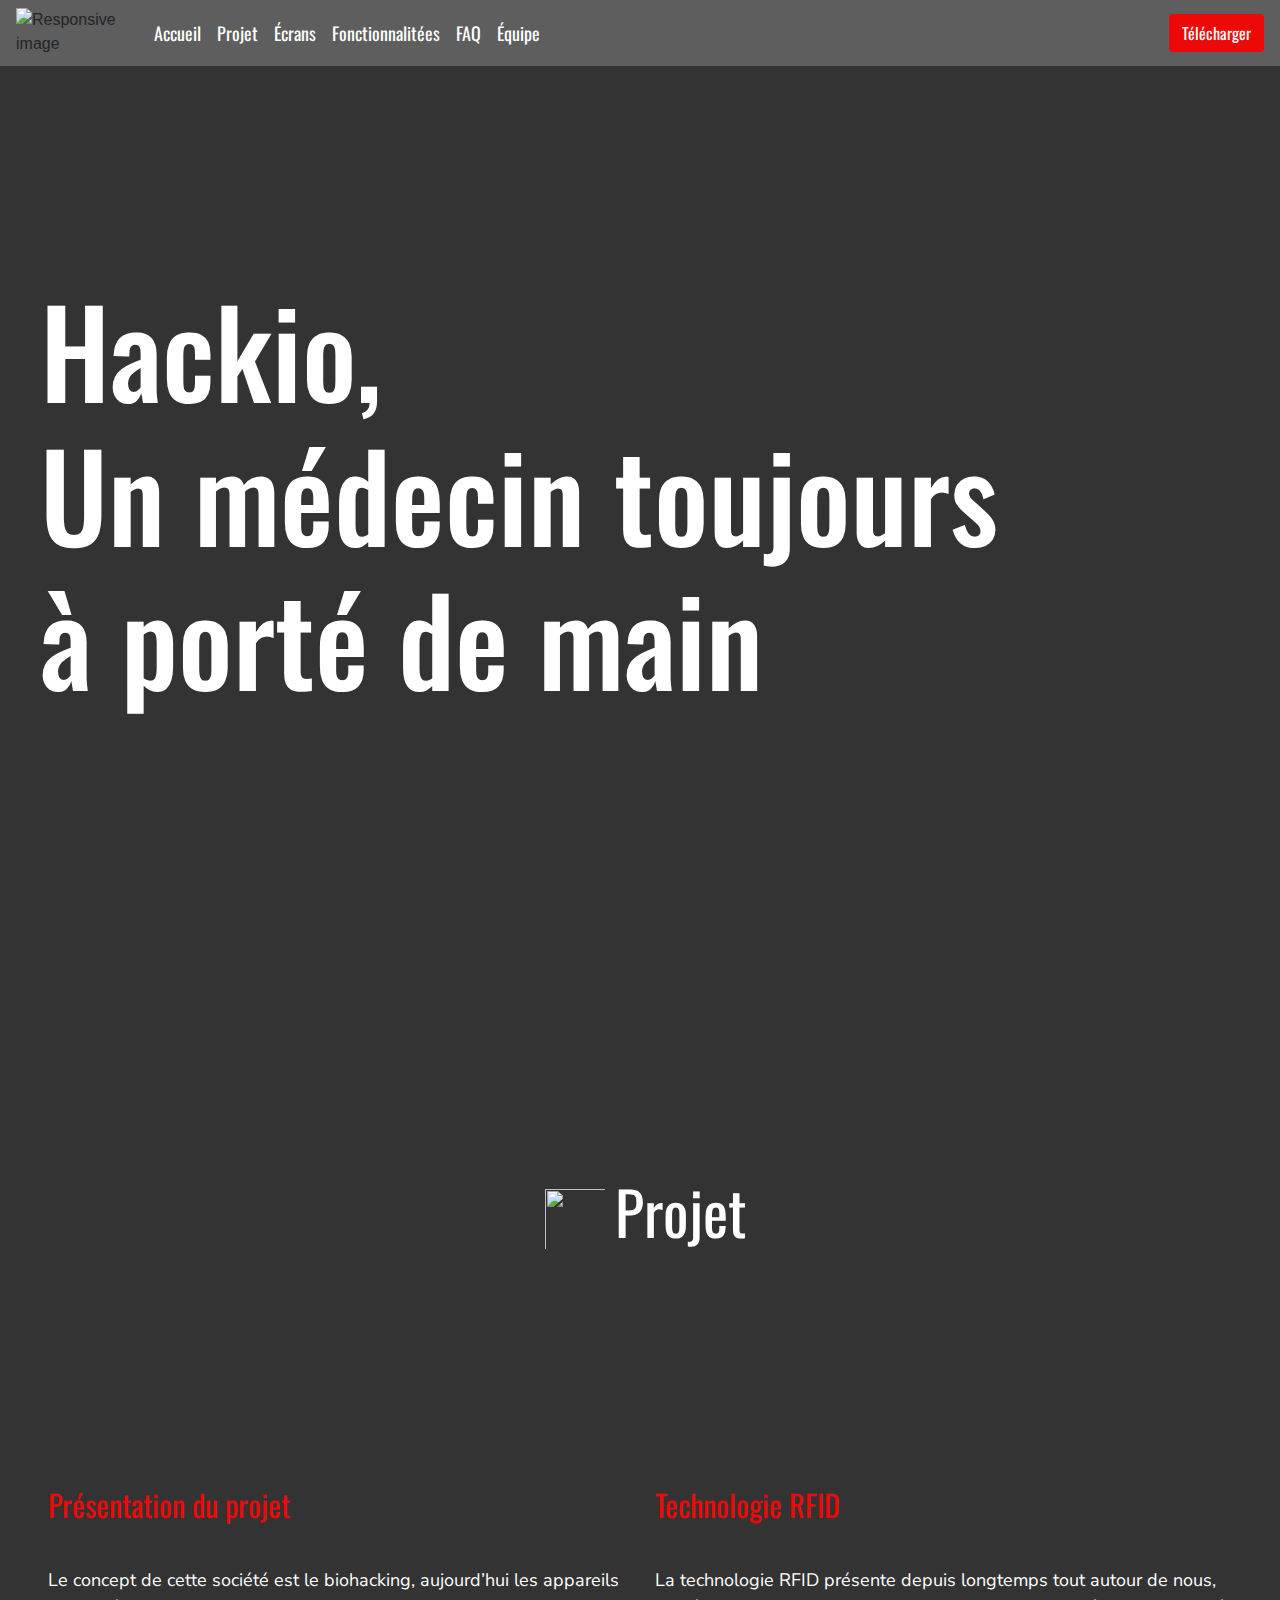
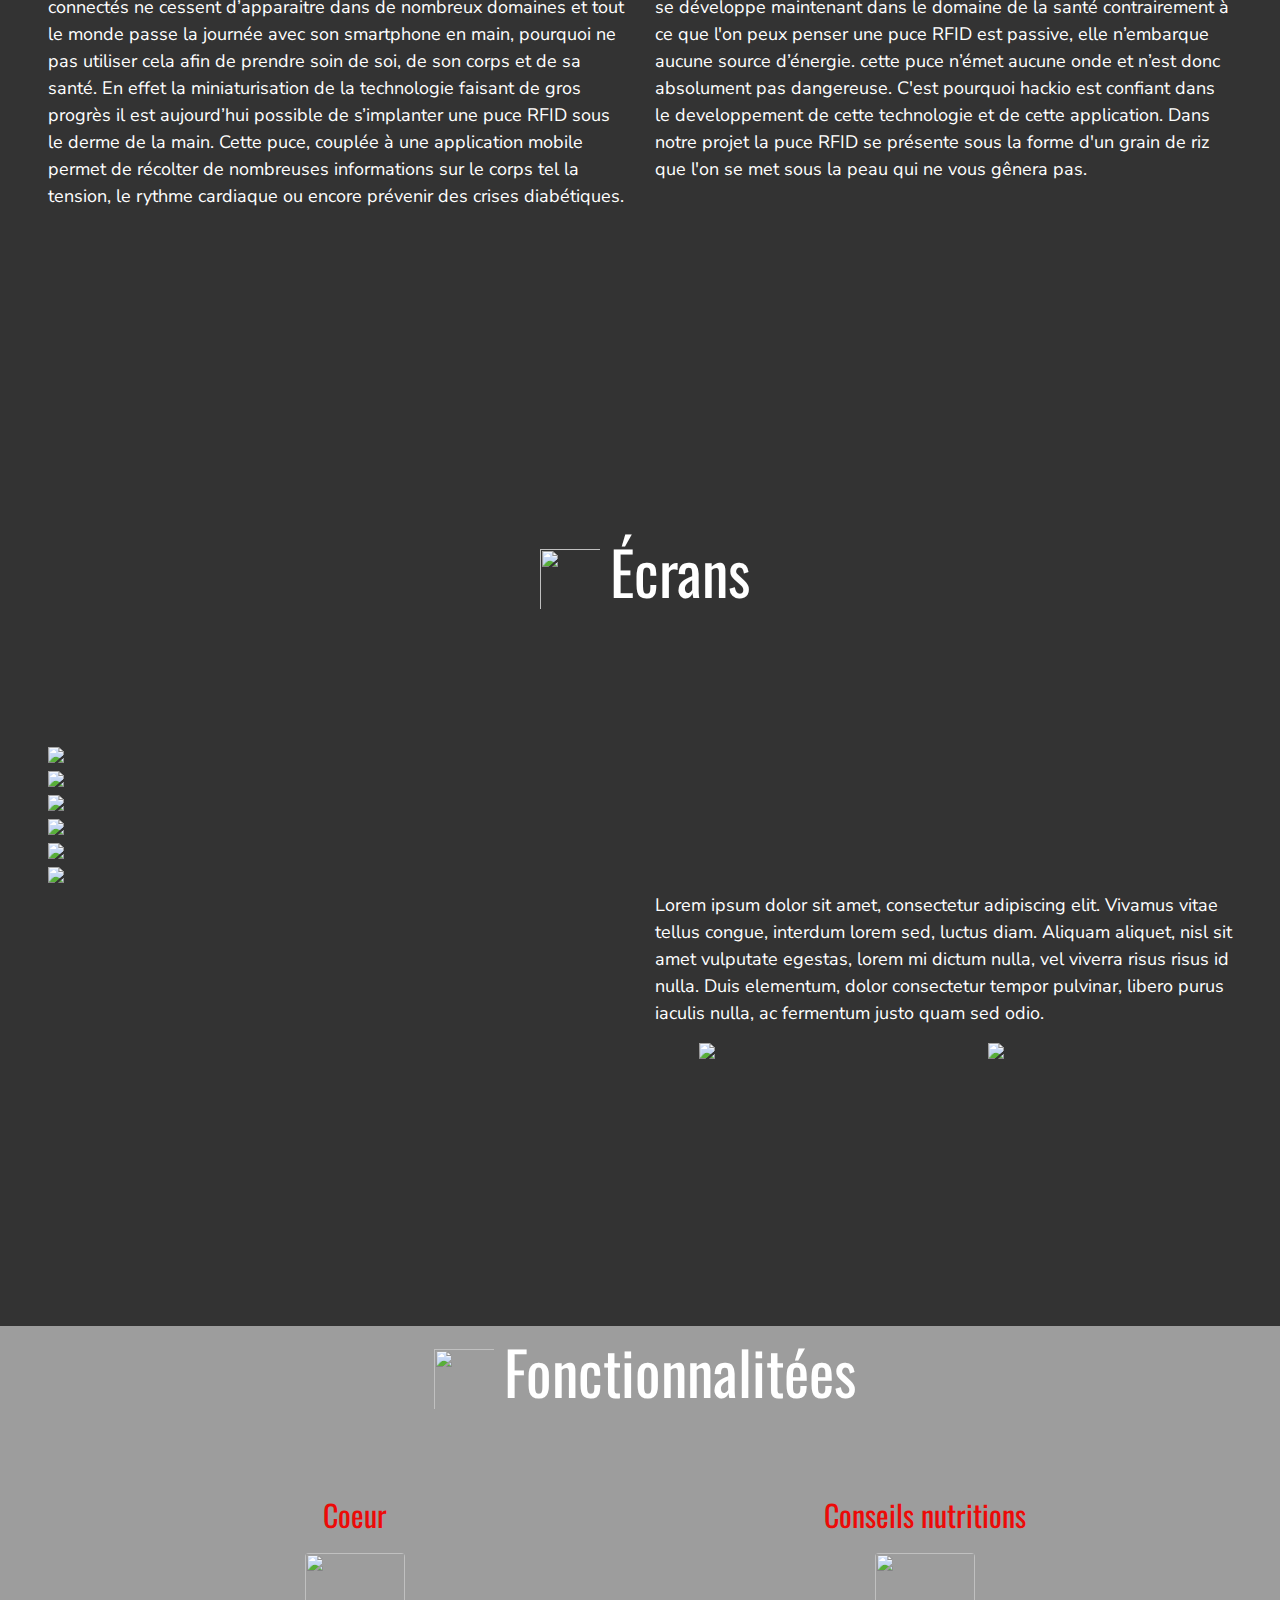
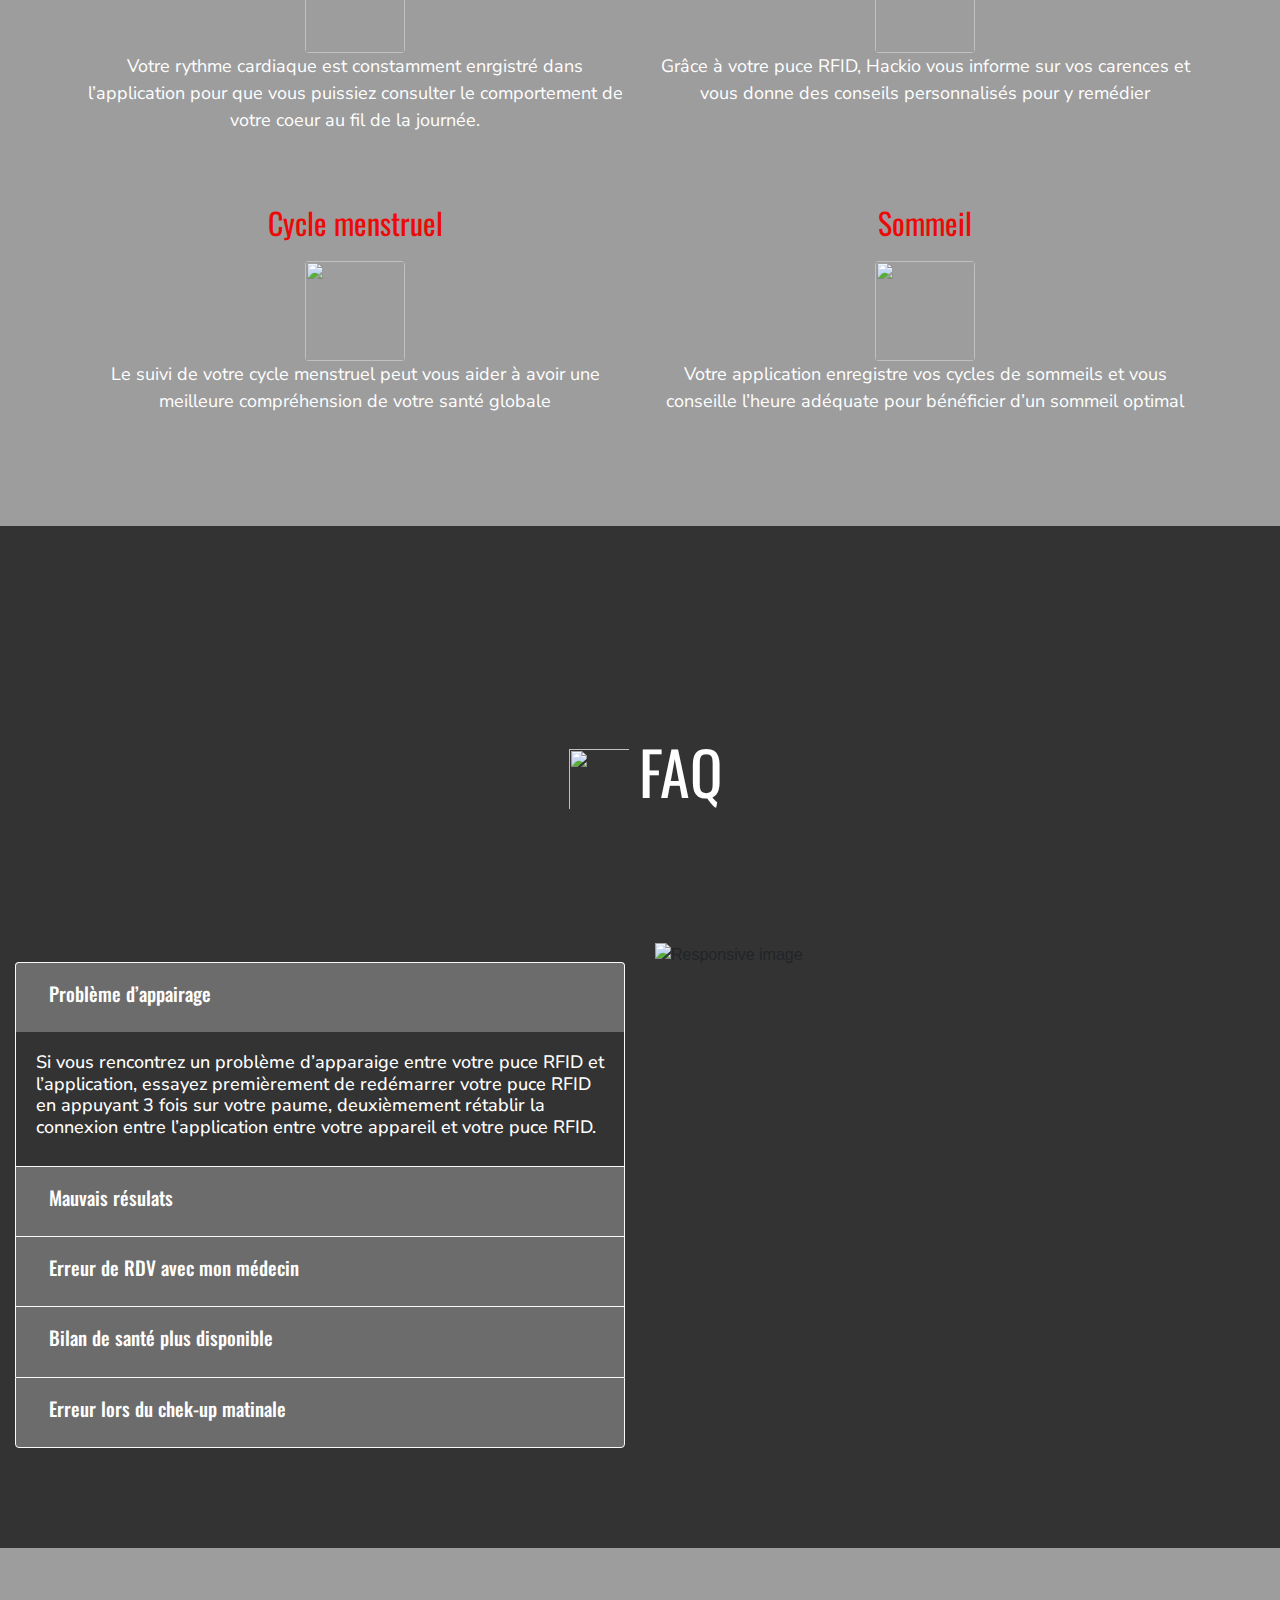
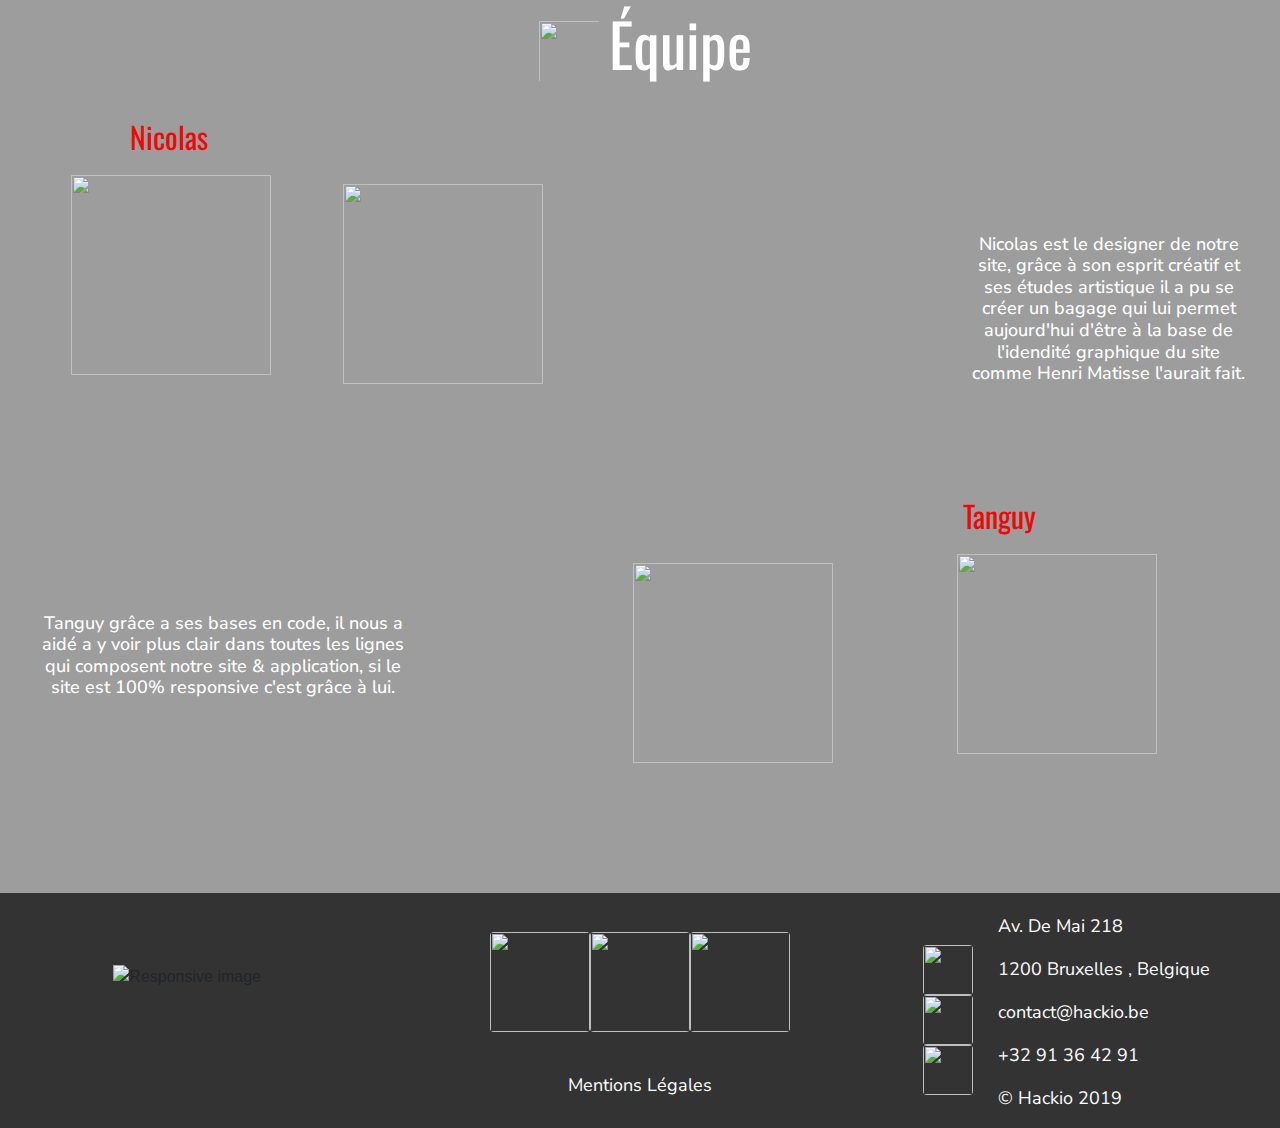
==== commit 074c2706: "link navbar" ====
--- a/index.html
+++ b/index.html
@@ -168,7 +168,7 @@
     </div>
   </div>
 
-  <div class="container">
+  <div class="container paddingfonctio">
     <div class="row">
       <div class="col-md-6">
        <p class="soustitre text-center">Cycle menstruel</p>
@@ -193,7 +193,7 @@
 
 <!--FAQ-->
 <section class="w-100 min-vh-100" id="sectionfaq">
-<div class="container-fluid paddingfaq" id="sectionfaq">
+<div class="container-fluid paddingfaq">
 
     <div class="goute">
         <img class="sizeicon" src="images/faq.svg">
@@ -268,6 +268,7 @@
           </div>
         </div>
       </div>
+      
     </div>
   </div>
 
@@ -355,7 +356,7 @@
       </div>
 
       <div class="col-md-4 footer_column paddingfooter">
-        <div>
+        <div class="paddingiconefooter">
             <img class="icon rounded mx-auto d-block sizeicones" src="images/gps.svg">
             <img class="icon rounded mx-auto d-block sizeicones" src="images/mail.svg">
             <img class="icon rounded mx-auto d-block sizeicones" src="images/tel.svg">
--- a/style.css
+++ b/style.css
@@ -141,8 +141,8 @@
 
 /*ÉCRANS*/
 .sizedonlowdbtn{
-    height: 50px;
-    width:200px;
+    height: 10Opx;
+    width: 200px;
 }
 
 .containerecrans{
@@ -168,7 +168,7 @@
 }
 
 .paddingtxtfaq{
-    padding-top: 100px;
+    padding-top: 150px;
 }
 
 /*FONCTIONNALITÉ*/
@@ -330,4 +330,8 @@
     padding-top: 30px;
 }
 
+.paddingiconefooter{
+    padding-right: 25px;
+}
+
 /*Mentionslégales*/